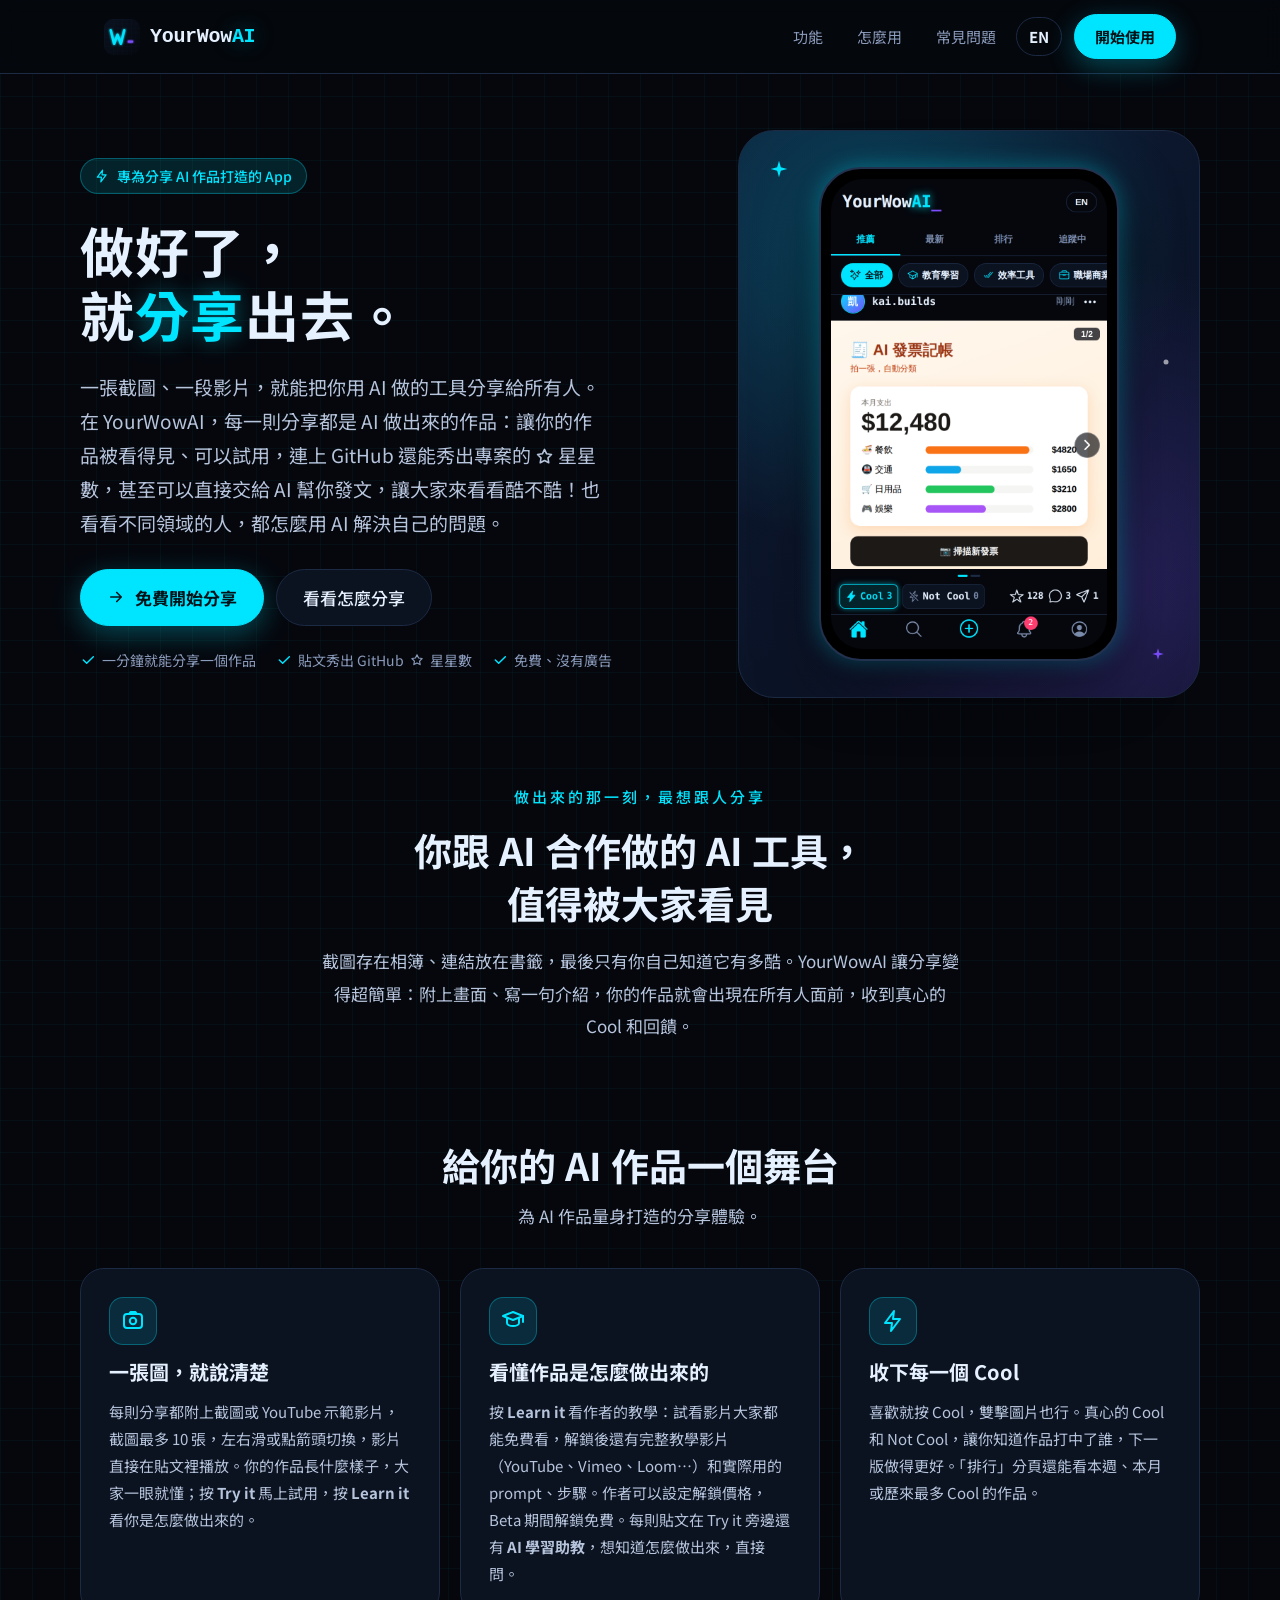
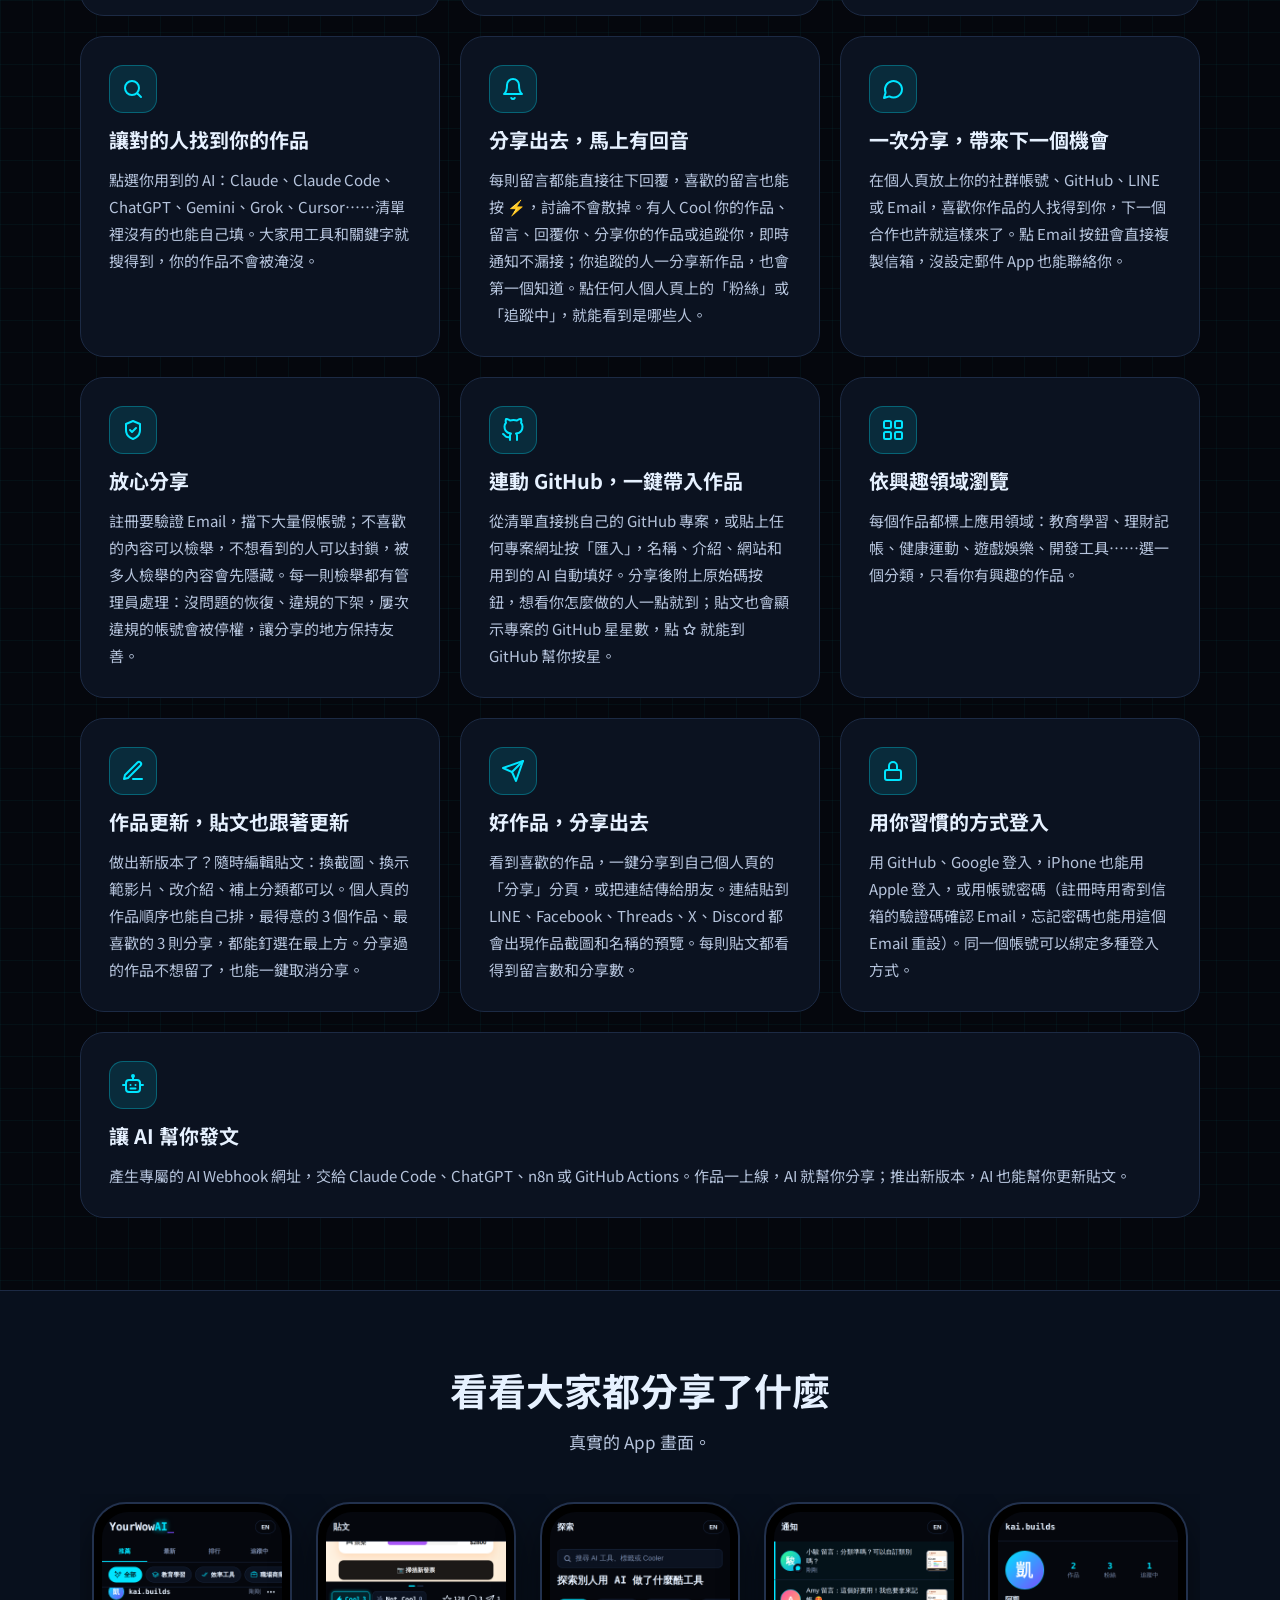
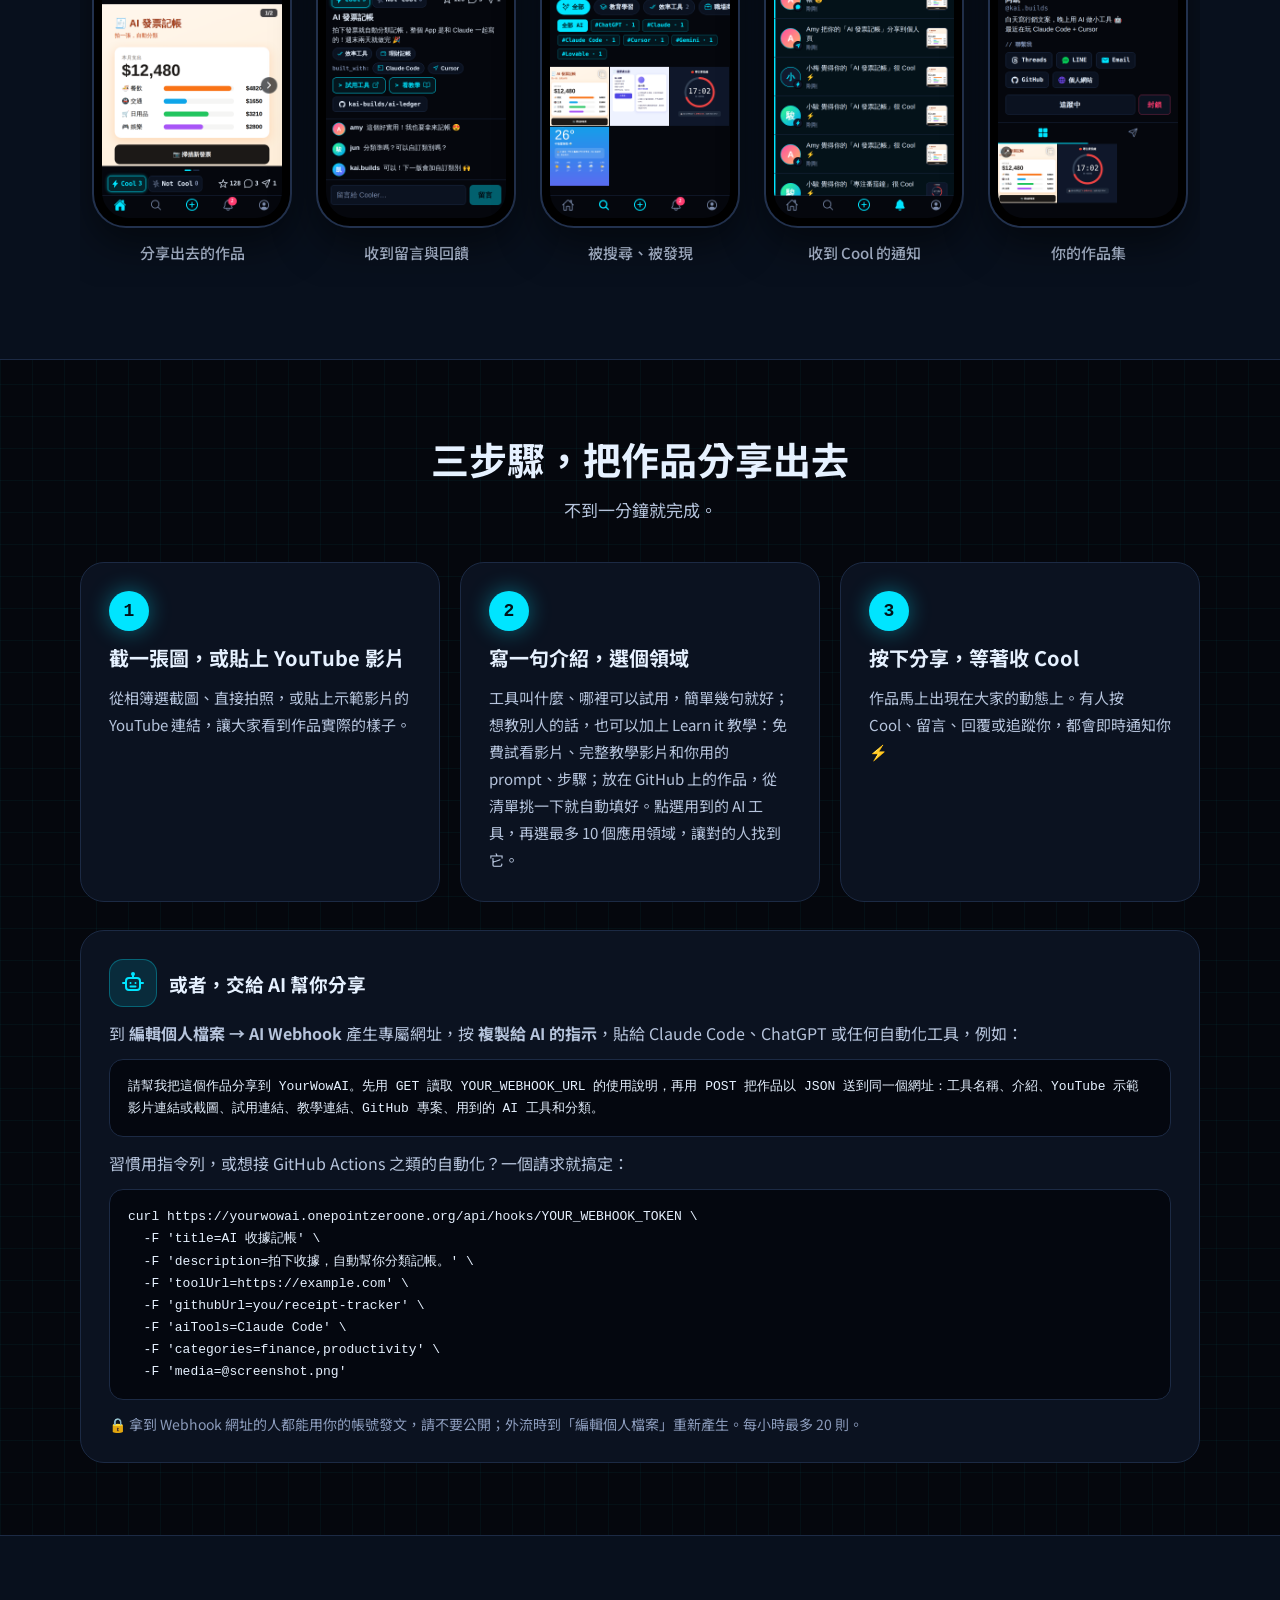
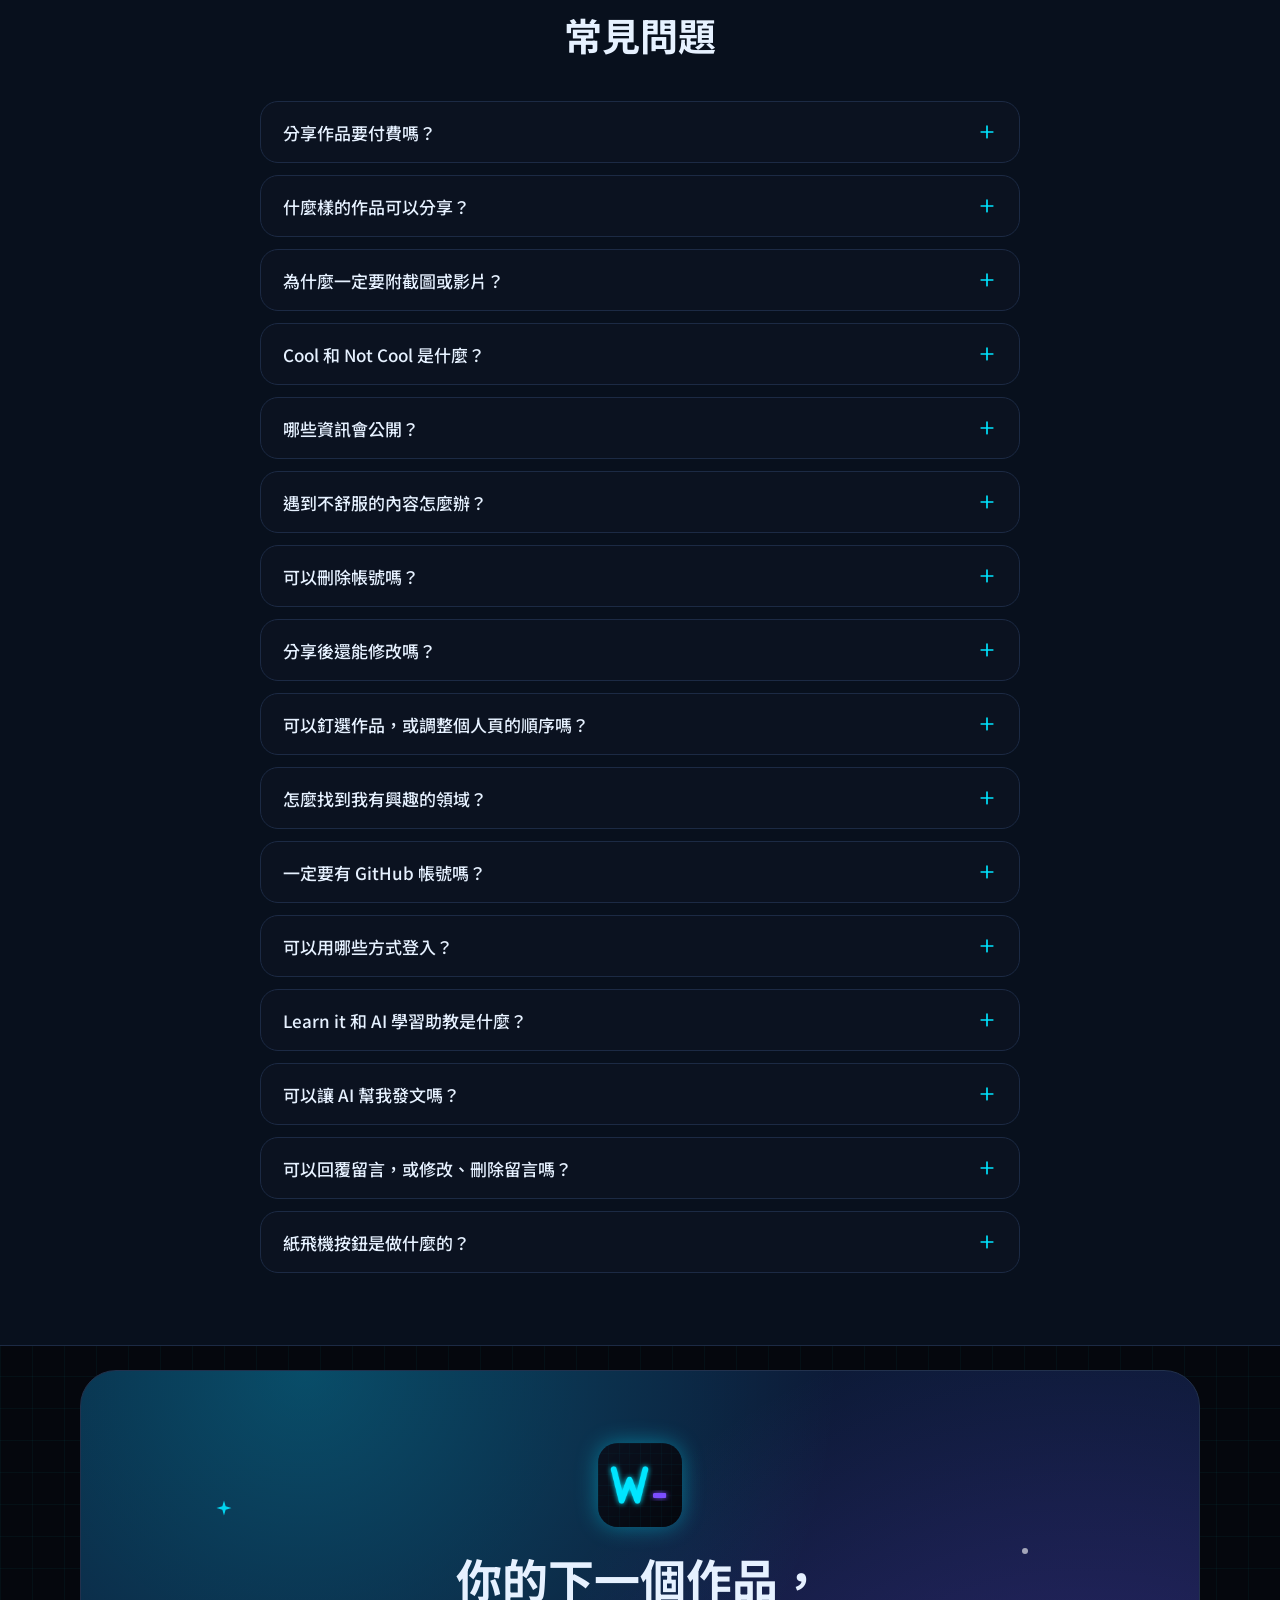
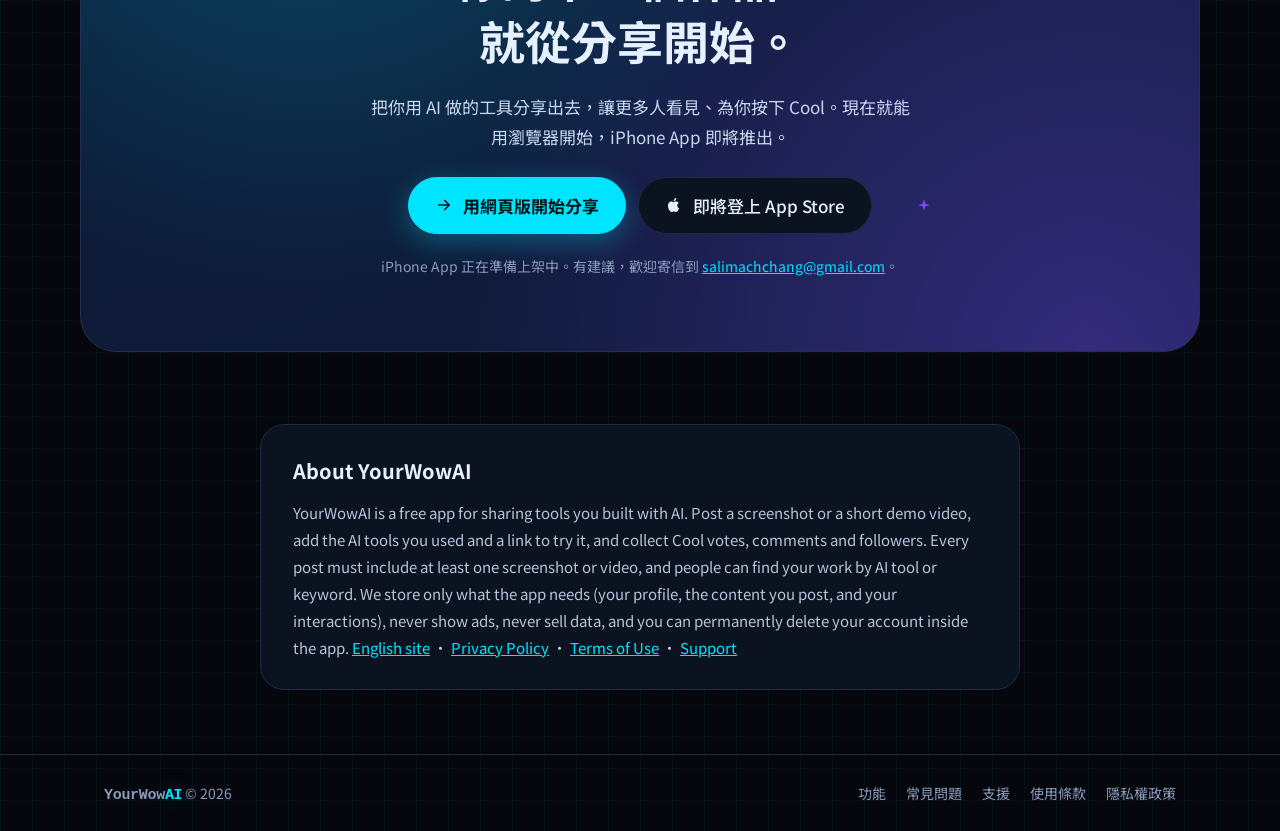
==== zh/index.html @ 0cd740c4 "Site: Learn it tutorials and AI tutor Co-Authored-By: Claude Opus 5.5 <noreply@anthropic.com> Claude" ====
<!doctype html>
<html lang="zh-Hant">
<head>
<meta charset="utf-8">
<meta name="viewport" content="width=device-width, initial-scale=1">
<title>YourWowAI｜做好了，就分享出去</title>
<meta name="description" content="做了一個 AI 工具？附上一張截圖、一段影片，就能分享給所有人，讓更多人看見、為你按下 Cool。YourWowAI：專門分享 AI 作品的 App。">
<meta property="og:title" content="YourWowAI｜做好了，就分享出去">
<meta property="og:description" content="附上一張截圖、一段影片，把你用 AI 做的工具分享出去，讓更多人看見、為你按下 Cool。">
<meta property="og:type" content="website">
<meta property="og:image" content="../assets/apple-touch-icon.png">
<meta name="theme-color" content="#05070d">
<link rel="canonical" href="https://101academyforyou.github.io/YourWowAI/zh/">
<link rel="alternate" hreflang="en" href="https://101academyforyou.github.io/YourWowAI/">
<link rel="alternate" hreflang="zh-Hant" href="https://101academyforyou.github.io/YourWowAI/zh/">
<link rel="icon" href="../assets/icon.svg" type="image/svg+xml">
<link rel="apple-touch-icon" href="../assets/apple-touch-icon.png">
<link rel="preconnect" href="https://fonts.googleapis.com">
<link rel="preconnect" href="https://fonts.gstatic.com" crossorigin>
<link rel="stylesheet" href="https://fonts.googleapis.com/css2?family=Noto+Sans+TC:wght@400;500;700&amp;display=swap">
<link rel="stylesheet" href="../style.css?v=20261027">
</head>
<body>
<div class="page">

<!-- 導覽列 -->
<header class="site-header">
  <nav class="site-nav" aria-label="主選單">
    <a class="brand" href="#top"><img src="../assets/icon.svg" alt="" width="36" height="36"><span class="brand-name">YourWow<b>AI</b></span></a>
    <div class="nav-actions">
      <a class="nav-link" href="#features">功能</a>
      <a class="nav-link" href="#how">怎麼用</a>
      <a class="nav-link" href="#faq">常見問題</a>
      <a class="nav-link lang-link" href="../" hreflang="en" lang="en">EN</a>
      <a class="btn btn-primary btn-sm" href="https://yourwowai.onepointzeroone.org/?lang=zh">開始使用</a>
    </div>
  </nav>
</header>

<!-- 主視覺 -->
<section id="top" class="hero">
  <div class="container">
    <div class="hero-copy">
      <div class="pill">
        <svg width="14" height="14" viewBox="0 0 24 24" fill="none" stroke="currentColor" stroke-width="2" stroke-linecap="round" stroke-linejoin="round" aria-hidden="true"><path d="M13 2 4 14h7l-1 8 9-12h-7z"></path></svg>
        專為分享 AI 作品打造的 App
      </div>
      <h1>做好了，<br>就<em>分享</em>出去。</h1>
      <p class="hero-lead">一張截圖、一段影片，就能把你用 AI 做的工具分享給所有人。在 YourWowAI，每一則分享都是 AI 做出來的作品：讓你的作品被看得見、可以試用，連上 GitHub 還能秀出專案的 <svg class="inline-star" width="1em" height="1em" style="width:1em;height:1em;vertical-align:-0.14em;flex:none" viewBox="0 0 24 24" fill="none" stroke="currentColor" stroke-width="2" stroke-linejoin="round" aria-hidden="true"><path d="M12 3l2.7 5.6 6.1.9-4.4 4.3 1 6.1L12 17l-5.4 2.9 1-6.1-4.4-4.3 6.1-.9z"></path></svg> 星星數，甚至可以直接交給 AI 幫你發文，讓大家來看看酷不酷！也看看不同領域的人，都怎麼用 AI 解決自己的問題。</p>
      <div class="cta-row">
        <a class="btn btn-primary" href="https://yourwowai.onepointzeroone.org/?lang=zh">
          <svg width="18" height="18" viewBox="0 0 24 24" fill="none" stroke="currentColor" stroke-width="2.2" stroke-linecap="round" stroke-linejoin="round" aria-hidden="true"><path d="M5 12h14M13 6l6 6-6 6"></path></svg>
          免費開始分享
        </a>
        <a class="btn" href="#how">看看怎麼分享</a>
      </div>
      <div class="checks">
        <span><svg width="16" height="16" viewBox="0 0 24 24" fill="none" stroke="#00e5ff" stroke-width="2.2" stroke-linecap="round" stroke-linejoin="round" aria-hidden="true"><path d="M5 12l5 5L20 7"></path></svg>一分鐘就能分享一個作品</span>
        <span><svg width="16" height="16" viewBox="0 0 24 24" fill="none" stroke="#00e5ff" stroke-width="2.2" stroke-linecap="round" stroke-linejoin="round" aria-hidden="true"><path d="M5 12l5 5L20 7"></path></svg><span>貼文秀出 GitHub <svg class="inline-star" width="1em" height="1em" style="width:1em;height:1em;vertical-align:-0.14em;flex:none" viewBox="0 0 24 24" fill="none" stroke="currentColor" stroke-width="2" stroke-linejoin="round" aria-hidden="true"><path d="M12 3l2.7 5.6 6.1.9-4.4 4.3 1 6.1L12 17l-5.4 2.9 1-6.1-4.4-4.3 6.1-.9z"></path></svg> 星星數</span></span>
        <span><svg width="16" height="16" viewBox="0 0 24 24" fill="none" stroke="#00e5ff" stroke-width="2.2" stroke-linecap="round" stroke-linejoin="round" aria-hidden="true"><path d="M5 12l5 5L20 7"></path></svg>免費、沒有廣告</span>
      </div>
      <p class="live-stats is-loading" data-live-stats><span class="live-dot" aria-hidden="true"></span><span>已有 <b data-stat="users">0</b> 位 <b>AI 創作者</b> 加入 · 分享了 <b data-stat="posts">0</b> 個 <b>作品</b></span></p>
    </div>

    <div class="hero-visual">
      <svg class="sparkle" width="20" height="20" viewBox="0 0 24 24" aria-hidden="true" style="top: 28px; left: 30px;"><path d="M12 2l2.2 7.8L22 12l-7.8 2.2L12 22l-2.2-7.8L2 12l7.8-2.2z" fill="#00e5ff"></path></svg>
      <svg class="sparkle" width="14" height="14" viewBox="0 0 24 24" aria-hidden="true" style="bottom: 36px; right: 34px;"><path d="M12 2l2.2 7.8L22 12l-7.8 2.2L12 22l-2.2-7.8L2 12l7.8-2.2z" fill="#7c4dff"></path></svg>
      <svg class="sparkle" width="10" height="10" viewBox="0 0 24 24" aria-hidden="true" style="top: 40%; right: 28px;"><circle cx="12" cy="12" r="6" fill="#ffffff" opacity="0.6"></circle></svg>
      <div class="phone">
        <img src="../assets/screens/feed.png?v=20261029" width="780" height="1328" alt="YourWowAI 動態牆：阿凱分享的「AI 發票記帳」，下方有 Cool 和 Not Cool 按鈕">
      </div>
    </div>
  </div>
</section>

<!-- 共鳴 -->
<section class="empathy">
  <div class="container">
    <p class="eyebrow">做出來的那一刻，最想跟人分享</p>
    <h2>你跟 AI 合作做的 AI 工具，<br>值得被大家看見</h2>
    <p class="body">截圖存在相簿、連結放在書籤，最後只有你自己知道它有多酷。YourWowAI 讓分享變得超簡單：附上畫面、寫一句介紹，你的作品就會出現在所有人面前，收到真心的 Cool 和回饋。</p>
  </div>
</section>

<!-- 功能 -->
<section id="features" class="section">
  <div class="container">
    <div class="section-head">
      <h2>給你的 AI 作品一個舞台</h2>
      <p>為 AI 作品量身打造的分享體驗。</p>
    </div>
    <div class="grid">
      <div class="card">
        <div class="icon-box"><svg width="24" height="24" viewBox="0 0 24 24" fill="none" stroke="#00e5ff" stroke-width="2" stroke-linecap="round" stroke-linejoin="round" aria-hidden="true"><rect x="3" y="5" width="18" height="14" rx="3"></rect><circle cx="12" cy="12" r="3.2"></circle><path d="M8 5l1.5-2h5L16 5"></path></svg></div>
        <h3>一張圖，就說清楚</h3>
        <p>每則分享都附上截圖或 YouTube 示範影片，截圖最多 10 張，左右滑或點箭頭切換，影片直接在貼文裡播放。你的作品長什麼樣子，大家一眼就懂；按 <strong>Try it</strong> 馬上試用，按 <strong>Learn it</strong> 看你是怎麼做出來的。</p>
      </div>
      <div class="card">
        <div class="icon-box"><svg width="24" height="24" viewBox="0 0 24 24" fill="none" stroke="#00e5ff" stroke-width="2" stroke-linecap="round" stroke-linejoin="round" aria-hidden="true"><path d="M2 7l10-4 10 4-10 4z"></path><path d="M6 9v5c0 1.7 2.7 3 6 3s6-1.3 6-3V9"></path><path d="M22 7v6"></path></svg></div>
        <h3>看懂作品是怎麼做出來的</h3>
        <p>按 <strong>Learn it</strong> 看作者的教學：試看影片大家都能免費看，解鎖後還有完整教學影片（YouTube、Vimeo、Loom…）和實際用的 prompt、步驟。作者可以設定解鎖價格，Beta 期間解鎖免費。每則貼文在 Try it 旁邊還有 <strong>AI 學習助教</strong>，想知道怎麼做出來，直接問。</p>
      </div>
      <div class="card">
        <div class="icon-box"><svg width="24" height="24" viewBox="0 0 24 24" fill="none" stroke="#00e5ff" stroke-width="2" stroke-linecap="round" stroke-linejoin="round" aria-hidden="true"><path d="M13 2 4 14h7l-1 8 9-12h-7z"></path></svg></div>
        <h3>收下每一個 Cool</h3>
        <p>喜歡就按 Cool，雙擊圖片也行。真心的 Cool 和 Not Cool，讓你知道作品打中了誰，下一版做得更好。「排行」分頁還能看本週、本月或歷來最多 Cool 的作品。</p>
      </div>
      <div class="card">
        <div class="icon-box"><svg width="24" height="24" viewBox="0 0 24 24" fill="none" stroke="#00e5ff" stroke-width="2" stroke-linecap="round" aria-hidden="true"><circle cx="11" cy="11" r="7"></circle><path d="M20 20l-3.5-3.5"></path></svg></div>
        <h3>讓對的人找到你的作品</h3>
        <p>點選你用到的 AI：Claude、Claude Code、ChatGPT、Gemini、Grok、Cursor……清單裡沒有的也能自己填。大家用工具和關鍵字就搜得到，你的作品不會被淹沒。</p>
      </div>
      <div class="card">
        <div class="icon-box"><svg width="24" height="24" viewBox="0 0 24 24" fill="none" stroke="#00e5ff" stroke-width="2" stroke-linecap="round" stroke-linejoin="round" aria-hidden="true"><path d="M6 8a6 6 0 0 1 12 0c0 7 3 9 3 9H3s3-2 3-9"></path><path d="M10.3 21a1.94 1.94 0 0 0 3.4 0"></path></svg></div>
        <h3>分享出去，馬上有回音</h3>
        <p>每則留言都能直接往下回覆，喜歡的留言也能按 ⚡，討論不會散掉。有人 Cool 你的作品、留言、回覆你、分享你的作品或追蹤你，即時通知不漏接；你追蹤的人一分享新作品，也會第一個知道。點任何人個人頁上的「粉絲」或「追蹤中」，就能看到是哪些人。</p>
      </div>
      <div class="card">
        <div class="icon-box"><svg width="24" height="24" viewBox="0 0 24 24" fill="none" stroke="#00e5ff" stroke-width="2" stroke-linecap="round" stroke-linejoin="round" aria-hidden="true"><path d="M21 12a8.5 8.5 0 0 1-12.6 7.4L3 21l1.6-5.4A8.5 8.5 0 1 1 21 12z"></path></svg></div>
        <h3>一次分享，帶來下一個機會</h3>
        <p>在個人頁放上你的社群帳號、GitHub、LINE 或 Email，喜歡你作品的人找得到你，下一個合作也許就這樣來了。點 Email 按鈕會直接複製信箱，沒設定郵件 App 也能聯絡你。</p>
      </div>
      <div class="card">
        <div class="icon-box"><svg width="24" height="24" viewBox="0 0 24 24" fill="none" stroke="#00e5ff" stroke-width="2" stroke-linecap="round" stroke-linejoin="round" aria-hidden="true"><path d="M12 3l7 3v6c0 4.5-3 7.5-7 9-4-1.5-7-4.5-7-9V6z"></path><path d="M9 12l2 2 4-4"></path></svg></div>
        <h3>放心分享</h3>
        <p>註冊要驗證 Email，擋下大量假帳號；不喜歡的內容可以檢舉，不想看到的人可以封鎖，被多人檢舉的內容會先隱藏。每一則檢舉都有管理員處理：沒問題的恢復、違規的下架，屢次違規的帳號會被停權，讓分享的地方保持友善。</p>
      </div>
      <div class="card">
        <div class="icon-box"><svg width="24" height="24" viewBox="0 0 24 24" fill="none" stroke="#00e5ff" stroke-width="2" stroke-linecap="round" stroke-linejoin="round" aria-hidden="true"><path d="M9 19c-5 1.5-5-2.5-7-3m14 6v-3.87a3.37 3.37 0 0 0-.94-2.61c3.14-.35 6.44-1.54 6.44-7A5.44 5.44 0 0 0 20 4.77 5.07 5.07 0 0 0 19.91 1S18.73.65 16 2.48a13.38 13.38 0 0 0-7 0C6.27.65 5.09 1 5.09 1A5.07 5.07 0 0 0 5 4.77a5.44 5.44 0 0 0-1.5 3.78c0 5.42 3.3 6.61 6.44 7A3.37 3.37 0 0 0 9 18.13V22"></path></svg></div>
        <h3>連動 GitHub，一鍵帶入作品</h3>
        <p>從清單直接挑自己的 GitHub 專案，或貼上任何專案網址按「匯入」，名稱、介紹、網站和用到的 AI 自動填好。分享後附上原始碼按鈕，想看你怎麼做的人一點就到；貼文也會顯示專案的 GitHub 星星數，點 <svg class="inline-star" width="1em" height="1em" style="width:1em;height:1em;vertical-align:-0.14em;flex:none" viewBox="0 0 24 24" fill="none" stroke="currentColor" stroke-width="2" stroke-linejoin="round" aria-hidden="true"><path d="M12 3l2.7 5.6 6.1.9-4.4 4.3 1 6.1L12 17l-5.4 2.9 1-6.1-4.4-4.3 6.1-.9z"></path></svg> 就能到 GitHub 幫你按星。</p>
      </div>
      <div class="card">
        <div class="icon-box"><svg width="24" height="24" viewBox="0 0 24 24" fill="none" stroke="#00e5ff" stroke-width="2" stroke-linecap="round" stroke-linejoin="round" aria-hidden="true"><rect x="3" y="3" width="7" height="7" rx="1.5"></rect><rect x="14" y="3" width="7" height="7" rx="1.5"></rect><rect x="3" y="14" width="7" height="7" rx="1.5"></rect><rect x="14" y="14" width="7" height="7" rx="1.5"></rect></svg></div>
        <h3>依興趣領域瀏覽</h3>
        <p>每個作品都標上應用領域：教育學習、理財記帳、健康運動、遊戲娛樂、開發工具……選一個分類，只看你有興趣的作品。</p>
      </div>
      <div class="card">
        <div class="icon-box"><svg width="24" height="24" viewBox="0 0 24 24" fill="none" stroke="#00e5ff" stroke-width="2" stroke-linecap="round" stroke-linejoin="round" aria-hidden="true"><path d="M12 20h9"></path><path d="M16.5 3.5a2.1 2.1 0 0 1 3 3L7 19l-4 1 1-4z"></path></svg></div>
        <h3>作品更新，貼文也跟著更新</h3>
        <p>做出新版本了？隨時編輯貼文：換截圖、換示範影片、改介紹、補上分類都可以。個人頁的作品順序也能自己排，最得意的 3 個作品、最喜歡的 3 則分享，都能釘選在最上方。分享過的作品不想留了，也能一鍵取消分享。</p>
      </div>
      <div class="card">
        <div class="icon-box"><svg width="24" height="24" viewBox="0 0 24 24" fill="none" stroke="#00e5ff" stroke-width="2" stroke-linecap="round" stroke-linejoin="round" aria-hidden="true"><path d="M22 2 11 13"></path><path d="M22 2 15 22l-4-9-9-4z"></path></svg></div>
        <h3>好作品，分享出去</h3>
        <p>看到喜歡的作品，一鍵分享到自己個人頁的「分享」分頁，或把連結傳給朋友。連結貼到 LINE、Facebook、Threads、X、Discord 都會出現作品截圖和名稱的預覽。每則貼文都看得到留言數和分享數。</p>
      </div>
      <div class="card">
        <div class="icon-box"><svg width="24" height="24" viewBox="0 0 24 24" fill="none" stroke="#00e5ff" stroke-width="2" stroke-linecap="round" stroke-linejoin="round" aria-hidden="true"><rect x="4" y="11" width="16" height="10" rx="2"></rect><path d="M8 11V7a4 4 0 0 1 8 0v4"></path></svg></div>
        <h3>用你習慣的方式登入</h3>
        <p>用 GitHub、Google 登入，iPhone 也能用 Apple 登入，或用帳號密碼（註冊時用寄到信箱的驗證碼確認 Email，忘記密碼也能用這個 Email 重設）。同一個帳號可以綁定多種登入方式。</p>
      </div>
      <div class="card">
        <div class="icon-box"><svg width="24" height="24" viewBox="0 0 24 24" fill="none" stroke="#00e5ff" stroke-width="2" stroke-linecap="round" stroke-linejoin="round" aria-hidden="true"><rect x="5" y="7" width="14" height="12" rx="3"></rect><path d="M12 3v4"></path><circle cx="12" cy="3" r="1"></circle><path d="M9.5 12h.01M14.5 12h.01"></path><path d="M9.5 15.5h5"></path><path d="M2 12h3M19 12h3"></path></svg></div>
        <h3>讓 AI 幫你發文</h3>
        <p>產生專屬的 AI Webhook 網址，交給 Claude Code、ChatGPT、n8n 或 GitHub Actions。作品一上線，AI 就幫你分享；推出新版本，AI 也能幫你更新貼文。</p>
      </div>
    </div>
  </div>
</section>

<!-- 實際畫面 -->
<section class="section-alt" aria-labelledby="screens-title">
  <div class="container">
    <div class="section-head">
      <h2 id="screens-title">看看大家都分享了什麼</h2>
      <p>真實的 App 畫面。</p>
    </div>
    <div class="gallery" tabindex="0" aria-label="App 畫面截圖，可以左右捲動">
      <figure><div class="phone"><img src="../assets/screens/feed.png?v=20261029" width="780" height="1328" loading="lazy" alt="動態牆與 Cool 按鈕"></div><figcaption>分享出去的作品</figcaption></figure>
      <figure><div class="phone"><img src="../assets/screens/post.png?v=20261029" width="780" height="1328" loading="lazy" alt="貼文頁：AI 工具標籤、試用工具與看教學按鈕、GitHub 星星數與留言"></div><figcaption>收到留言與回饋</figcaption></figure>
      <figure><div class="phone"><img src="../assets/screens/explore.png?v=20261029" width="780" height="1328" loading="lazy" alt="探索頁：搜尋框、AI 工具標籤與作品九宮格"></div><figcaption>被搜尋、被發現</figcaption></figure>
      <figure><div class="phone"><img src="../assets/screens/notifications.png?v=20261029" width="780" height="1328" loading="lazy" alt="通知頁：留言、Cool、追蹤通知"></div><figcaption>收到 Cool 的通知</figcaption></figure>
      <figure><div class="phone"><img src="../assets/screens/profile.png?v=20261029" width="780" height="1328" loading="lazy" alt="個人頁：大頭貼、自我介紹與聯繫我按鈕"></div><figcaption>你的作品集</figcaption></figure>
    </div>
  </div>
</section>

<!-- 怎麼用 -->
<section id="how" class="section" style="padding-top: 72px;">
  <div class="container">
    <div class="section-head">
      <h2>三步驟，把作品分享出去</h2>
      <p>不到一分鐘就完成。</p>
    </div>
    <div class="grid">
      <div class="card step">
        <span class="step-num">1</span>
        <h3>截一張圖，或貼上 YouTube 影片</h3>
        <p>從相簿選截圖、直接拍照，或貼上示範影片的 YouTube 連結，讓大家看到作品實際的樣子。</p>
      </div>
      <div class="card step">
        <span class="step-num">2</span>
        <h3>寫一句介紹，選個領域</h3>
        <p>工具叫什麼、哪裡可以試用，簡單幾句就好；想教別人的話，也可以加上 Learn it 教學：免費試看影片、完整教學影片和你用的 prompt、步驟；放在 GitHub 上的作品，從清單挑一下就自動填好。點選用到的 AI 工具，再選最多 10 個應用領域，讓對的人找到它。</p>
      </div>
      <div class="card step">
        <span class="step-num">3</span>
        <h3>按下分享，等著收 Cool</h3>
        <p>作品馬上出現在大家的動態上。有人按 Cool、留言、回覆或追蹤你，都會即時通知你 ⚡</p>
      </div>
    </div>

    <div class="ai-hook">
      <div class="ai-hook-head">
        <span class="icon-box" aria-hidden="true"><svg width="24" height="24" viewBox="0 0 24 24" fill="none" stroke="#00e5ff" stroke-width="2" stroke-linecap="round" stroke-linejoin="round"><rect x="5" y="7" width="14" height="12" rx="3"></rect><path d="M12 3v4"></path><circle cx="12" cy="3" r="1"></circle><path d="M9.5 12h.01M14.5 12h.01"></path><path d="M9.5 15.5h5"></path><path d="M2 12h3M19 12h3"></path></svg></span>
        <h3>或者，交給 AI 幫你分享</h3>
      </div>
      <p>到 <strong>編輯個人檔案 → AI Webhook</strong> 產生專屬網址，按 <strong>複製給 AI 的指示</strong>，貼給 Claude Code、ChatGPT 或任何自動化工具，例如：</p>
      <pre class="code-block"><code>請幫我把這個作品分享到 YourWowAI。先用 GET 讀取 YOUR_WEBHOOK_URL 的使用說明，再用 POST 把作品以 JSON 送到同一個網址：工具名稱、介紹、YouTube 示範影片連結或截圖、試用連結、教學連結、GitHub 專案、用到的 AI 工具和分類。</code></pre>
      <p>習慣用指令列，或想接 GitHub Actions 之類的自動化？一個請求就搞定：</p>
      <pre class="code-block code-scroll"><code>curl https://yourwowai.onepointzeroone.org/api/hooks/YOUR_WEBHOOK_TOKEN \
  -F 'title=AI 收據記帳' \
  -F 'description=拍下收據，自動幫你分類記帳。' \
  -F 'toolUrl=https://example.com' \
  -F 'githubUrl=you/receipt-tracker' \
  -F 'aiTools=Claude Code' \
  -F 'categories=finance,productivity' \
  -F 'media=@screenshot.png'</code></pre>
      <p class="ai-hook-note">🔒 拿到 Webhook 網址的人都能用你的帳號發文，請不要公開；外流時到「編輯個人檔案」重新產生。每小時最多 20 則。</p>
    </div>
  </div>
</section>

<!-- 常見問題 -->
<section id="faq" class="section-alt">
  <div class="container">
    <div class="section-head"><h2>常見問題</h2></div>
    <div class="faq">
      <details>
        <summary>分享作品要付費嗎？<svg class="faq-plus" width="20" height="20" viewBox="0 0 24 24" fill="none" stroke="#00e5ff" stroke-width="2" stroke-linecap="round" aria-hidden="true"><path d="M12 5v14M5 12h14"></path></svg></summary>
        <p>完全免費，也沒有廣告。作者可以替完整的 Learn it 教學設定解鎖價格，不過 Beta 期間解鎖都免費。</p>
      </details>
      <details>
        <summary>什麼樣的作品可以分享？<svg class="faq-plus" width="20" height="20" viewBox="0 0 24 24" fill="none" stroke="#00e5ff" stroke-width="2" stroke-linecap="round" aria-hidden="true"><path d="M12 5v14M5 12h14"></path></svg></summary>
        <p>只要是你用 AI 幫忙做出來的工具都可以：網站、App、瀏覽器擴充功能、自動化流程、小遊戲……附上畫面就能分享。</p>
      </details>
      <details>
        <summary>為什麼一定要附截圖或影片？<svg class="faq-plus" width="20" height="20" viewBox="0 0 24 24" fill="none" stroke="#00e5ff" stroke-width="2" stroke-linecap="round" aria-hidden="true"><path d="M12 5v14M5 12h14"></path></svg></summary>
        <p>YourWowAI 的精神是「讓作品被看見」。有畫面，大家才能一眼看懂你的工具在做什麼。截圖支援 JPG、PNG、GIF、WebP，iPhone 的照片格式也會自動轉好；示範影片請上傳到 YouTube，再貼上連結就好。</p>
      </details>
      <details>
        <summary>Cool 和 Not Cool 是什麼？<svg class="faq-plus" width="20" height="20" viewBox="0 0 24 24" fill="none" stroke="#00e5ff" stroke-width="2" stroke-linecap="round" aria-hidden="true"><path d="M12 5v14M5 12h14"></path></svg></summary>
        <p>取代愛心的兩個按鈕。每個人對每則作品只有一票，可以改票或再按一次取消。大家只看得到總數，看不到是誰按了 Not Cool。</p>
      </details>
      <details>
        <summary>哪些資訊會公開？<svg class="faq-plus" width="20" height="20" viewBox="0 0 24 24" fill="none" stroke="#00e5ff" stroke-width="2" stroke-linecap="round" aria-hidden="true"><path d="M12 5v14M5 12h14"></path></svg></summary>
        <p>帳號名稱、大頭貼、自我介紹、你分享的作品與留言，以及你自己選擇填寫的聯繫方式。你封鎖了誰、檢舉了什麼、按了哪則 Not Cool 都不會公開。詳見<a href="privacy.html">隱私權政策</a>。</p>
      </details>
      <details>
        <summary>遇到不舒服的內容怎麼辦？<svg class="faq-plus" width="20" height="20" viewBox="0 0 24 24" fill="none" stroke="#00e5ff" stroke-width="2" stroke-linecap="round" aria-hidden="true"><path d="M12 5v14M5 12h14"></path></svg></summary>
        <p>點貼文右上角的「⋯」就能檢舉或封鎖。檢舉後那則貼文不會再出現在你面前，我們會在 24 小時內處理。</p>
      </details>
      <details>
        <summary>可以刪除帳號嗎？<svg class="faq-plus" width="20" height="20" viewBox="0 0 24 24" fill="none" stroke="#00e5ff" stroke-width="2" stroke-linecap="round" aria-hidden="true"><path d="M12 5v14M5 12h14"></path></svg></summary>
        <p>可以。在「個人」→「編輯個人檔案」最下方就能永久刪除帳號，你的作品、留言和所有資料都會立即刪除。</p>
      </details>
      <details>
        <summary>分享後還能修改嗎？<svg class="faq-plus" width="20" height="20" viewBox="0 0 24 24" fill="none" stroke="#00e5ff" stroke-width="2" stroke-linecap="round" aria-hidden="true"><path d="M12 5v14M5 12h14"></path></svg></summary>
        <p>可以。在自己的貼文按「⋯」→「編輯貼文」，文字、連結、YouTube 影片、分類和截圖都能改。</p>
      </details>
      <details>
        <summary>可以釘選作品，或調整個人頁的順序嗎？<svg class="faq-plus" width="20" height="20" viewBox="0 0 24 24" fill="none" stroke="#00e5ff" stroke-width="2" stroke-linecap="round" aria-hidden="true"><path d="M12 5v14M5 12h14"></path></svg></summary>
        <p>可以。在個人頁按「<strong>排列</strong>」，用箭頭把作品上下左右移動，點釘選圖示把最多 3 則固定在最上方（「作品」和「分享」分頁都能釘選，各自最多 3 則），點複製圖示就能複製那則貼文的連結（平常每一格右上角也都有）。在「分享」分頁點 ✕ 就能取消分享，原作者的貼文不受影響。「作品」和「分享」兩個分頁各自排順序。也可以在自己的貼文按「⋯」→「釘選到個人頁」。來看你個人頁的人，第一眼就看到你最得意的作品。</p>
      </details>
      <details>
        <summary>怎麼找到我有興趣的領域？<svg class="faq-plus" width="20" height="20" viewBox="0 0 24 24" fill="none" stroke="#00e5ff" stroke-width="2" stroke-linecap="round" aria-hidden="true"><path d="M12 5v14M5 12h14"></path></svg></summary>
        <p>首頁和探索頁上方都有分類列，例如教育學習、理財記帳、遊戲娛樂。點貼文上的分類標籤，也能看到同類作品。</p>
      </details>
      <details>
        <summary>一定要有 GitHub 帳號嗎？<svg class="faq-plus" width="20" height="20" viewBox="0 0 24 24" fill="none" stroke="#00e5ff" stroke-width="2" stroke-linecap="round" aria-hidden="true"><path d="M12 5v14M5 12h14"></path></svg></summary>
        <p>不用，GitHub 是選填的。作品放在公開的 GitHub 專案裡的話，可以省下打字，貼文也會附上原始碼連結。用 GitHub 登入（或在「編輯個人檔案」綁定）後，分享時會直接列出你的公開專案讓你挑。</p>
      </details>
      <details>
        <summary>可以用哪些方式登入？<svg class="faq-plus" width="20" height="20" viewBox="0 0 24 24" fill="none" stroke="#00e5ff" stroke-width="2" stroke-linecap="round" aria-hidden="true"><path d="M12 5v14M5 12h14"></path></svg></summary>
        <p>網站和 App 都能用 GitHub、Google 登入，iPhone 還可以用 Apple 登入，也可以註冊帳號密碼。已經有帳號的人，可以到「編輯個人檔案 → 登入方式」綁定 GitHub 或 Google。</p>
      </details>
      <details>
        <summary>Learn it 和 AI 學習助教是什麼？<svg class="faq-plus" width="20" height="20" viewBox="0 0 24 24" fill="none" stroke="#00e5ff" stroke-width="2" stroke-linecap="round" aria-hidden="true"><path d="M12 5v14M5 12h14"></path></svg></summary>
        <p><strong>Learn it</strong> 讓大家看懂作品是怎麼做出來的。分享時可以加上免費試看影片、完整教學影片（任何連結都可以：YouTube、Vimeo、Loom、Google Drive…）和你用的 prompt、步驟，也能設定解鎖完整教學的價格。Beta 期間解鎖免費，你看得到有多少人解鎖。每則貼文都有 <strong>AI 學習助教</strong> 按鈕，可以直接問這個作品怎麼做；功能即將推出，現在會先把問題存下來，讓作者知道大家想學什麼。</p>
      </details>
      <details>
        <summary>可以讓 AI 幫我發文嗎？<svg class="faq-plus" width="20" height="20" viewBox="0 0 24 24" fill="none" stroke="#00e5ff" stroke-width="2" stroke-linecap="round" aria-hidden="true"><path d="M12 5v14M5 12h14"></path></svg></summary>
        <p>可以。到「編輯個人檔案 → AI Webhook」產生專屬網址，按「複製給 AI 的指示」，貼給 Claude Code、ChatGPT 或任何自動化工具，它會讀取網址上的說明，幫你分享或更新貼文。拿到網址的人都能用你的帳號發文，請不要公開；你可以隨時重新產生或關閉，每個帳號每小時最多發 20 則。</p>
      </details>
      <details>
        <summary>可以回覆留言，或修改、刪除留言嗎？<svg class="faq-plus" width="20" height="20" viewBox="0 0 24 24" fill="none" stroke="#00e5ff" stroke-width="2" stroke-linecap="round" aria-hidden="true"><path d="M12 5v14M5 12h14"></path></svg></summary>
        <p>可以。點留言下方的「回覆」就能在同一串裡回覆，按 ⚡ 可以給那則留言一個 Cool。點自己留言旁的「⋯」就能編輯或刪除，改過的留言會標示「已編輯」。別人在你貼文下的留言，你也可以刪除。</p>
      </details>
      <details>
        <summary>紙飛機按鈕是做什麼的？<svg class="faq-plus" width="20" height="20" viewBox="0 0 24 24" fill="none" stroke="#00e5ff" stroke-width="2" stroke-linecap="round" aria-hidden="true"><path d="M12 5v14M5 12h14"></path></svg></summary>
        <p>選「分享到我的 YourWowAI」，作品會出現在你個人頁的「分享」分頁，原作者也會收到通知；選「分享連結」則可以傳到其他地方。</p>
      </details>
    </div>
  </div>
</section>

<!-- 下載 -->
<section id="install" class="install">
  <div class="install-box">
    <svg class="sparkle" width="18" height="18" viewBox="0 0 24 24" aria-hidden="true" style="top: 22%; left: 12%;"><path d="M12 2l2.2 7.8L22 12l-7.8 2.2L12 22l-2.2-7.8L2 12l7.8-2.2z" fill="#00e5ff" opacity="0.9"></path></svg>
    <svg class="sparkle" width="12" height="12" viewBox="0 0 24 24" aria-hidden="true" style="top: 30%; right: 15%;"><circle cx="12" cy="12" r="6" fill="#ffffff" opacity="0.6"></circle></svg>
    <svg class="sparkle" width="14" height="14" viewBox="0 0 24 24" aria-hidden="true" style="bottom: 24%; right: 24%;"><path d="M12 2l2.2 7.8L22 12l-7.8 2.2L12 22l-2.2-7.8L2 12l7.8-2.2z" fill="#7c4dff"></path></svg>
    <img class="app-icon" src="../assets/apple-touch-icon.png" alt="YourWowAI App 圖示" width="84" height="84">
    <h2>你的下一個作品，<br>就從分享開始。</h2>
    <p>把你用 AI 做的工具分享出去，讓更多人看見、為你按下 Cool。現在就能用瀏覽器開始，iPhone App 即將推出。</p>
    <p class="live-stats live-stats-center is-loading" data-live-stats><span class="live-dot" aria-hidden="true"></span><span>已有 <b data-stat="users">0</b> 位 <b>AI 創作者</b> 加入 · 分享了 <b data-stat="posts">0</b> 個 <b>作品</b></span></p>
    <div class="cta-row cta-center">
      <a class="btn btn-primary" href="https://yourwowai.onepointzeroone.org/?lang=zh">
        <svg width="18" height="18" viewBox="0 0 24 24" fill="none" stroke="currentColor" stroke-width="2.2" stroke-linecap="round" stroke-linejoin="round" aria-hidden="true"><path d="M5 12h14M13 6l6 6-6 6"></path></svg>
        用網頁版開始分享
      </a>
    <!-- App Store 上架後，把下面這個按鈕的 href 換成 App Store 連結，並拿掉 aria-disabled -->
    <a class="btn" href="#install" aria-disabled="true">
      <svg width="18" height="18" viewBox="0 0 24 24" fill="currentColor" aria-hidden="true"><path d="M16.4 12.6c0-2.3 1.9-3.4 2-3.5-1.1-1.6-2.8-1.8-3.4-1.8-1.4-.1-2.8.9-3.5.9s-1.8-.9-3-.8c-1.5 0-3 .9-3.8 2.3-1.6 2.8-.4 7 1.2 9.3.8 1.1 1.7 2.4 2.9 2.3 1.2 0 1.6-.7 3-.7s1.8.7 3 .7c1.3 0 2.1-1.1 2.8-2.3.9-1.3 1.3-2.6 1.3-2.7 0 0-2.5-1-2.5-3.7zM14.1 5.8c.6-.8 1.1-1.9 1-3-.9 0-2.1.6-2.7 1.4-.6.7-1.1 1.8-1 2.9 1 .1 2.1-.5 2.7-1.3z"></path></svg>
      即將登上 App Store
    </a>
    </div>
    <p class="install-note">iPhone App 正在準備上架中。有建議，歡迎寄信到 <a href="mailto:salimachchang@gmail.com">salimachchang@gmail.com</a>。</p>
  </div>
</section>

<section id="about" class="about" lang="en">
  <div class="about-box">
    <h2>About YourWowAI</h2>
    <p>YourWowAI is a free app for sharing tools you built with AI. Post a screenshot or a short demo video, add the AI tools you used and a link to try it, and collect Cool votes, comments and followers. Every post must include at least one screenshot or video, and people can find your work by AI tool or keyword. We store only what the app needs (your profile, the content you post, and your interactions), never show ads, never sell data, and you can permanently delete your account inside the app. <a href="../">English site</a> · <a href="privacy.html">Privacy Policy</a> · <a href="terms.html">Terms of Use</a> · <a href="support.html">Support</a></p>
  </div>
</section>

<!-- 頁尾 -->
<footer class="site-footer">
  <div class="inner">
    <span><span class="brand-name" style="font-size: 15px;">YourWow<b>AI</b></span> © 2026</span>
    <div class="links">
      <a href="#features">功能</a>
      <a href="#faq">常見問題</a>
      <a href="support.html">支援</a>
      <a href="terms.html">使用條款</a>
      <a href="privacy.html">隱私權政策</a>
    </div>
  </div>
</footer>

</div>
<script src="../assets/live-stats.js" defer></script>
</body>
</html>
---- style.css ----
/* YourWowAI 介紹網站：版面參考 WatchLaterHub，配色沿用 App 的科技風 */
:root {
  --bg: #05070d;
  --bg-2: #08101d;
  --surface: #0b1220;
  --surface-2: #111a2e;
  --border: #1c2a44;
  --text: #e6f1ff;
  --body: #b6c4dc;
  --muted: #8b9bbb;
  --accent: #00e5ff;
  --accent-ink: #00141a;
  --accent-soft: color-mix(in srgb, var(--accent) 12%, transparent);
  --accent-2: #7c4dff;
  --notcool: #ff3d71;
  --mono: ui-monospace, SFMono-Regular, Menlo, Consolas, monospace;
  --sans: "Noto Sans TC", -apple-system, BlinkMacSystemFont, "PingFang TC", "Microsoft JhengHei", sans-serif;
  --glow: 0 0 22px color-mix(in srgb, var(--accent) 40%, transparent);
  color-scheme: dark;
}

* { box-sizing: border-box; }
html { scroll-behavior: smooth; }
body {
  margin: 0;
  color: var(--text);
  font-family: var(--sans);
  background:
    linear-gradient(color-mix(in srgb, var(--accent) 4%, transparent) 1px, transparent 1px) 0 0 / 32px 32px,
    linear-gradient(90deg, color-mix(in srgb, var(--accent) 4%, transparent) 1px, transparent 1px) 0 0 / 32px 32px,
    var(--bg);
  -webkit-font-smoothing: antialiased;
}
a { color: var(--accent); }
a:hover { color: #7df2ff; }
img { max-width: 100%; display: block; }
.page { min-height: 100vh; display: flex; flex-direction: column; }
.container { max-width: 1120px; margin: 0 auto; }

/* ---- 導覽列 ---- */
.site-header {
  position: sticky; top: 0; z-index: 5;
  background: color-mix(in srgb, var(--bg) 86%, transparent);
  backdrop-filter: blur(10px);
  border-bottom: 1px solid var(--border);
}
.site-nav { max-width: 1120px; margin: 0 auto; padding: 14px 24px; display: flex; align-items: center; justify-content: space-between; gap: 16px; }
.brand { display: flex; align-items: center; gap: 10px; text-decoration: none; color: var(--text); }
.brand img { width: 36px; height: 36px; border-radius: 9px; }
.brand-name { font: 800 20px var(--mono); letter-spacing: -0.3px; white-space: nowrap; }
.brand-name b { color: var(--accent); text-shadow: var(--glow); font-weight: 800; }
.nav-actions { display: flex; align-items: center; gap: 6px; }
.nav-link { padding: 10px 14px; border-radius: 999px; text-decoration: none; color: var(--muted); font-size: 15px; }
.nav-link:hover { color: var(--text); background: var(--surface); }
.lang-link { color: var(--text); font-weight: 700; border: 1px solid var(--border); padding: 8px 12px; }

/* ---- 按鈕 ---- */
.btn {
  display: inline-flex; align-items: center; gap: 10px;
  padding: 15px 26px; border-radius: 999px;
  font-size: 17px; font-weight: 500; text-decoration: none; white-space: nowrap;
  border: 1px solid var(--border); background: var(--surface); color: var(--text);
}
.btn:hover { color: var(--text); border-color: var(--accent); }
.btn-primary { background: var(--accent); border-color: var(--accent); color: var(--accent-ink); font-weight: 700; box-shadow: 0 8px 28px color-mix(in srgb, var(--accent) 30%, transparent); }
.btn-primary:hover { color: var(--accent-ink); background: #5ff0ff; }
.btn-sm { padding: 11px 20px; font-size: 15px; margin-left: 6px; }
.btn[aria-disabled="true"] { cursor: default; }
.btn svg { flex: none; }

/* ---- 主視覺 ---- */
.hero { padding: 56px 24px 40px; }
.hero .container { display: flex; flex-wrap: wrap; align-items: center; gap: 56px; }
.hero-copy { flex: 1 1 500px; display: flex; flex-direction: column; gap: 24px; }
.pill {
  align-self: flex-start; display: flex; align-items: center; gap: 8px;
  padding: 7px 14px; border-radius: 999px; background: var(--accent-soft);
  color: var(--accent); font-size: 14px; font-weight: 500; border: 1px solid color-mix(in srgb, var(--accent) 30%, transparent);
}
.hero h1 { margin: 0; font-size: clamp(36px, 5vw, 54px); line-height: 1.18; font-weight: 700; letter-spacing: 1px; }
.hero h1 em { font-style: normal; color: var(--accent); text-shadow: var(--glow); }
.hero-lead { margin: 0; max-width: 520px; font-size: 19px; line-height: 1.8; color: var(--body); }
.cta-row { display: flex; flex-wrap: wrap; gap: 12px; margin-top: 4px; }
.checks { display: flex; flex-wrap: wrap; gap: 20px; color: var(--muted); font-size: 14px; }
.checks span { display: flex; align-items: center; gap: 6px; }
[hidden] { display: none !important; }
.live-stats { width: fit-content; max-width: 100%; display: inline-flex; align-items: center; gap: 14px; margin: 28px 0 0; padding: 14px 28px; border-radius: 999px; background: var(--surface); border: 1px solid var(--border); color: var(--muted); font-size: 21px; line-height: 1.4; }
.live-stats b { color: var(--text); font-weight: 800; }
/* 先佔好位置再淡入，載入數字時下面的內容不會跳動 */
.live-stats { transition: opacity .35s ease; }
.live-stats.is-loading { opacity: 0; }
.live-dot { flex: none; width: 13px; height: 13px; border-radius: 50%; background: #39ff88; box-shadow: 0 0 12px #39ff88; }
@media (max-width: 520px) {
  .live-stats { font-size: 15px; padding: 10px 16px; gap: 9px; }
  .live-dot { width: 10px; height: 10px; }
}
.live-stats-center { margin: 0 0 22px; }
.cta-center { justify-content: center; }
.install-box .live-stats { color: var(--muted); max-width: none; }

.hero-visual {
  flex: 1 1 360px; position: relative; padding: 36px 28px;
  border-radius: 36px; display: flex; justify-content: center;
  background: radial-gradient(circle at 30% 20%, #00e5ff38, transparent 55%), radial-gradient(circle at 80% 80%, #7c4dff40, transparent 55%), linear-gradient(145deg, #0d1a33, #0a1020);
  border: 1px solid var(--border);
}
.sparkle { position: absolute; }
.phone {
  position: relative; z-index: 1;
  width: min(300px, 74vw); border-radius: 42px; padding: 10px;
  background: #000; border: 2px solid #22314d;
  box-shadow: 0 24px 60px #00000080, var(--glow);
}
.phone img { width: 100%; height: auto; border-radius: 32px; }

/* ---- 區塊 ---- */
.section { padding: 48px 24px 72px; }
.section-alt { padding: 72px 24px; background: var(--bg-2); border-top: 1px solid var(--border); border-bottom: 1px solid var(--border); }
.section-head { display: flex; flex-direction: column; gap: 12px; align-items: center; text-align: center; margin-bottom: 40px; }
.section-head h2, .empathy h2 { margin: 0; font-size: clamp(28px, 3.4vw, 38px); line-height: 1.4; font-weight: 700; }
.section-head p { margin: 0; font-size: 17px; color: var(--body); }

.empathy { padding: 48px 24px; }
.empathy .container { max-width: 880px; text-align: center; display: flex; flex-direction: column; gap: 16px; align-items: center; }
.eyebrow { margin: 0; font-size: 15px; font-weight: 500; letter-spacing: 3px; color: var(--accent); }
.empathy p.body { margin: 0; max-width: 640px; font-size: 17px; line-height: 1.9; color: var(--body); }

.grid { display: flex; flex-wrap: wrap; gap: 20px; }
.card {
  flex: 1 1 300px; display: flex; flex-direction: column; gap: 12px;
  padding: 28px; border-radius: 24px; background: var(--surface); border: 1px solid var(--border);
}
.card h3 { margin: 0; font-size: 20px; font-weight: 700; }
.card p { margin: 0; font-size: 15px; line-height: 1.8; color: var(--body); }
.icon-box {
  width: 48px; height: 48px; border-radius: 14px; background: var(--accent-soft);
  border: 1px solid color-mix(in srgb, var(--accent) 30%, transparent);
  display: flex; align-items: center; justify-content: center;
}
.step { flex: 1 1 280px; background: var(--surface); }
.step-num {
  width: 40px; height: 40px; border-radius: 50%; background: var(--accent); color: var(--accent-ink);
  display: flex; align-items: center; justify-content: center; font: 800 18px var(--mono);
  box-shadow: var(--glow);
}

/* 截圖展示：可以左右滑 */
.gallery { display: flex; gap: 24px; overflow-x: auto; scroll-snap-type: x mandatory; padding: 8px 4px 24px; justify-content: safe center; }
.gallery figure { margin: 0; flex: 0 0 auto; scroll-snap-align: center; text-align: center; }
.gallery .phone { width: 200px; border-radius: 34px; padding: 8px; box-shadow: 0 16px 40px #00000080; }
.gallery .phone img { border-radius: 26px; }
.gallery figcaption { margin-top: 14px; font-size: 15px; font-weight: 500; color: var(--body); }

/* ---- 常見問題 ---- */
.faq { max-width: 760px; margin: 0 auto; display: flex; flex-direction: column; gap: 12px; }
.faq details { border-radius: 18px; background: var(--surface); border: 1px solid var(--border); padding: 0 22px; }
.faq summary {
  list-style: none; cursor: pointer;
  display: flex; align-items: center; justify-content: space-between; gap: 16px;
  min-height: 60px; font-size: 17px; font-weight: 500;
}
.faq summary::-webkit-details-marker { display: none; }
.faq details[open] summary { color: var(--accent); }
.faq-plus { flex: none; transition: transform .2s; }
.faq details[open] .faq-plus { transform: rotate(45deg); }
.faq details p { margin: 0 0 20px; font-size: 15px; line-height: 1.8; color: var(--body); }

/* ---- 下載 ---- */
.install { padding: 24px 24px 72px; }
.install-box {
  position: relative; max-width: 1120px; margin: 0 auto; padding: 72px 32px; border-radius: 36px;
  background: radial-gradient(circle at 20% 0%, #00e5ff40, transparent 50%), radial-gradient(circle at 90% 100%, #7c4dff55, transparent 55%), linear-gradient(160deg, #0b1a36, #101a3a);
  border: 1px solid #22314d; text-align: center; overflow: hidden;
  display: flex; flex-direction: column; align-items: center; gap: 20px;
}
.install-box img.app-icon { width: 84px; height: 84px; border-radius: 20px; box-shadow: var(--glow); }
.install-box h2 { margin: 0; font-size: clamp(30px, 4vw, 46px); line-height: 1.35; font-weight: 700; }
.install-box p { margin: 0; max-width: 540px; font-size: 17px; line-height: 1.8; color: #c8d6ee; }
.install-note { font-size: 14px !important; color: var(--muted) !important; }

.about { padding: 0 24px 64px; }
.about-box { max-width: 760px; margin: 0 auto; padding: 28px 32px; border-radius: 24px; background: var(--surface); border: 1px solid var(--border); color: var(--body); font-size: 15px; line-height: 1.8; }
.about-box h2 { margin: 0 0 10px; font-size: 20px; font-weight: 700; color: var(--text); }
.about-box p { margin: 0; }

/* ---- 頁尾 ---- */
.site-footer { margin-top: auto; border-top: 1px solid var(--border); }
.site-footer .inner { max-width: 1120px; margin: 0 auto; padding: 28px 24px; display: flex; flex-wrap: wrap; align-items: center; justify-content: space-between; gap: 16px; font-size: 14px; color: var(--muted); }
.site-footer .links { display: flex; gap: 20px; flex-wrap: wrap; }
.site-footer a { color: var(--muted); text-decoration: none; }
.site-footer a:hover { color: var(--accent); }

/* ---- 文件頁：隱私權政策、使用條款、支援 ---- */
.back { padding: 10px 18px; border-radius: 999px; background: var(--surface); border: 1px solid var(--border); color: var(--text); text-decoration: none; font-size: 15px; font-weight: 500; white-space: nowrap; }
.back:hover { color: var(--text); border-color: var(--accent); }
.doc { max-width: 820px; width: 100%; margin: 0 auto; padding: 48px 16px 64px; }
.doc-card { background: var(--surface); border: 1px solid var(--border); border-radius: 24px; padding: 40px clamp(20px, 5vw, 48px); }
.doc h1 { margin: 0 0 8px; font-size: clamp(30px, 4.4vw, 42px); line-height: 1.3; font-weight: 700; }
.doc .updated { margin: 0 0 28px; color: var(--muted); font-size: 15px; }
.doc .lead { margin: 0; font-size: 17px; line-height: 1.9; color: var(--body); }
.doc h2 { margin: 44px 0 16px; font-size: 22px; line-height: 1.4; font-weight: 700; }
.doc p, .doc li { font-size: 16px; line-height: 1.9; color: var(--body); }
.doc ul { padding-left: 1.3em; margin: 0; }
.doc li { margin: 6px 0; }
.doc strong { color: var(--text); }
.doc code { font-family: var(--mono); font-size: .9em; background: var(--accent-soft); color: var(--accent); padding: 2px 6px; border-radius: 6px; }
.table-wrap { overflow-x: auto; border: 1px solid var(--border); border-radius: 14px; }
.doc table { width: 100%; border-collapse: collapse; font-size: 15px; min-width: 560px; }
.doc th, .doc td { text-align: left; vertical-align: top; padding: 12px 14px; line-height: 1.7; border-bottom: 1px solid var(--border); }
.doc tr:last-child td { border-bottom: none; }
.doc th { background: var(--surface-2); color: var(--text); font-weight: 700; white-space: nowrap; }
.doc td { color: var(--body); }
.summary-box { margin: 24px 0 0; padding: 18px 22px; border-radius: 16px; background: var(--accent-soft); border: 1px solid color-mix(in srgb, var(--accent) 30%, transparent); }
.summary-box p { margin: 0; color: var(--text); }

@media (max-width: 640px) {
  .nav-link { display: none; }
  .nav-link.lang-link { display: inline-block; }
  .site-nav { padding: 12px 16px; }
  .brand-name { font-size: 18px; }
  .btn-sm { padding: 10px 16px; }
  .hero { padding-top: 36px; }
  .gallery { justify-content: flex-start; }
}
@media (prefers-reduced-motion: reduce) {
  html { scroll-behavior: auto; }
  .faq-plus { transition: none; }
}

/* 支援頁的問答 */
.doc details { border-radius: 16px; background: var(--surface-2); border: 1px solid var(--border); padding: 0 20px; margin: 10px 0; }
.doc summary { list-style: none; cursor: pointer; min-height: 56px; display: flex; align-items: center; font-size: 16px; font-weight: 500; color: var(--text); }
.doc summary::-webkit-details-marker { display: none; }
.doc summary::before { content: "+"; flex: none; width: 22px; color: var(--accent); font: 700 18px var(--mono); transition: transform .2s; }
.doc details[open] summary { color: var(--accent); }
.doc details[open] summary::before { transform: rotate(45deg); }
.doc details p { margin: 0 0 16px; }

/* 「交給 AI 幫你分享」：AI Webhook 範例 */
.ai-hook { margin-top: 28px; padding: 28px; border-radius: 24px; background: var(--surface); border: 1px solid var(--border); display: flex; flex-direction: column; gap: 14px; }
.ai-hook-head { display: flex; align-items: center; gap: 12px; }
.ai-hook h3 { margin: 0; }
.ai-hook p { margin: 0; color: var(--body); }
.ai-hook-note { font-size: 14px; color: var(--muted) !important; }
.code-block { margin: 0; padding: 16px 18px; border-radius: 14px; background: #04070f; border: 1px solid var(--border); overflow-x: auto; }
.code-block code { font-family: var(--mono); font-size: 13px; line-height: 1.7; color: var(--text); white-space: pre-wrap; word-break: break-word; }
.code-scroll code { white-space: pre; word-break: normal; }
@media (max-width: 520px) {
  .ai-hook { padding: 20px 16px; }
  .code-block { padding: 14px; }
  .code-block code { font-size: 12px; }
}

/* 文字裡的星星：沒有顏色，跟著文字顏色 */
.inline-star { width: 1em; height: 1em; vertical-align: -0.14em; }
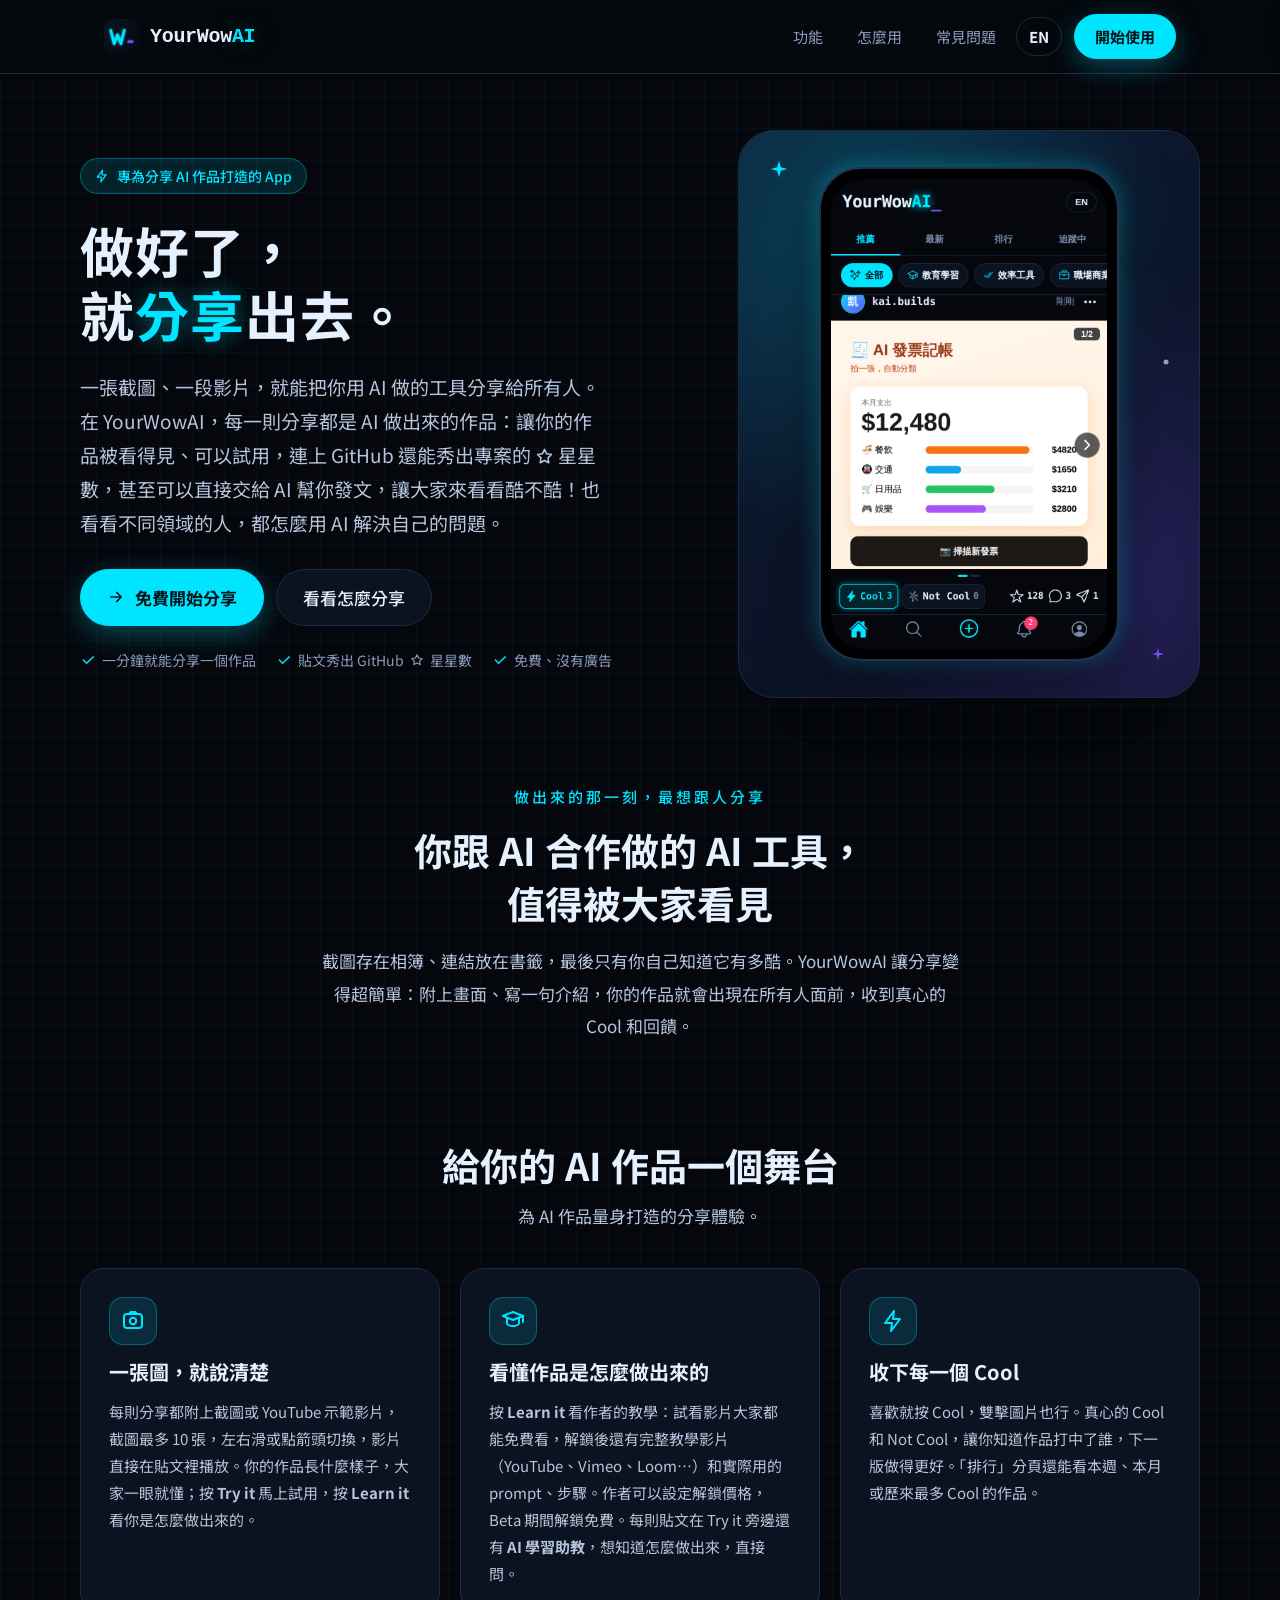
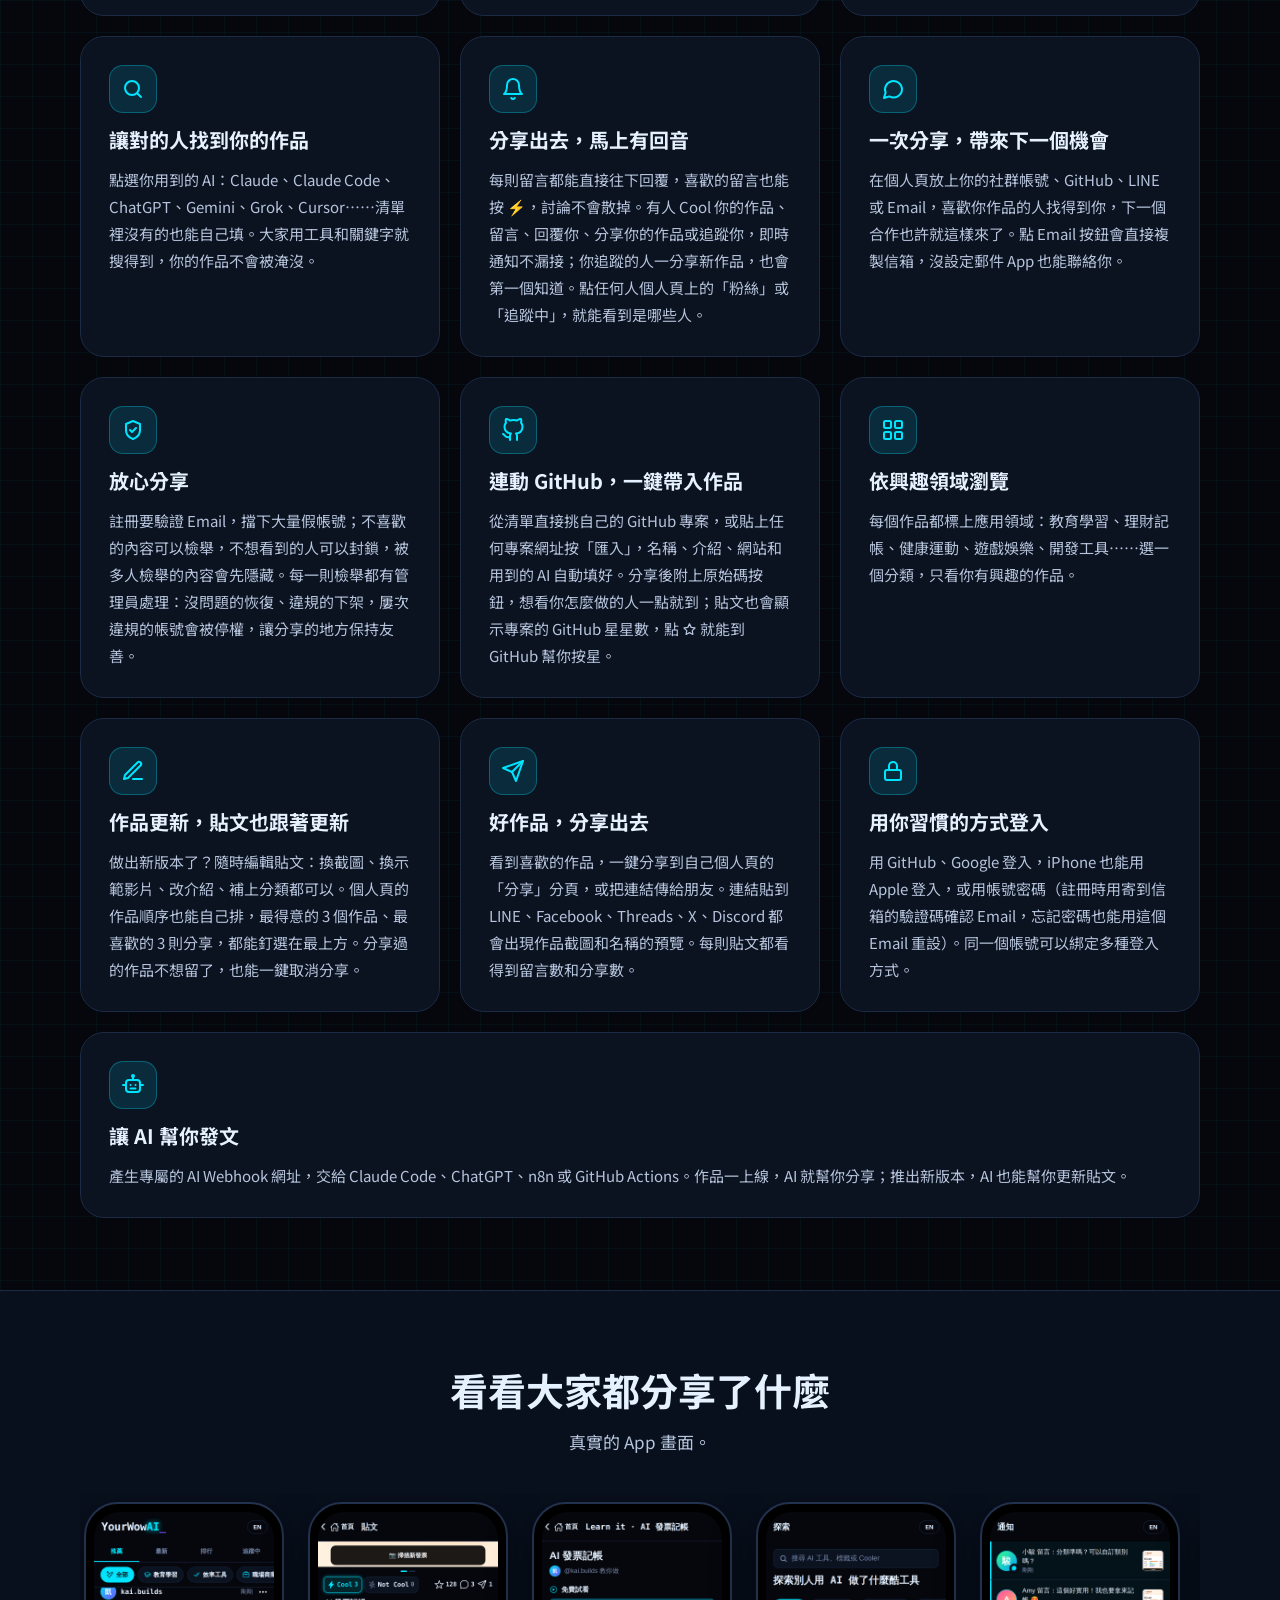
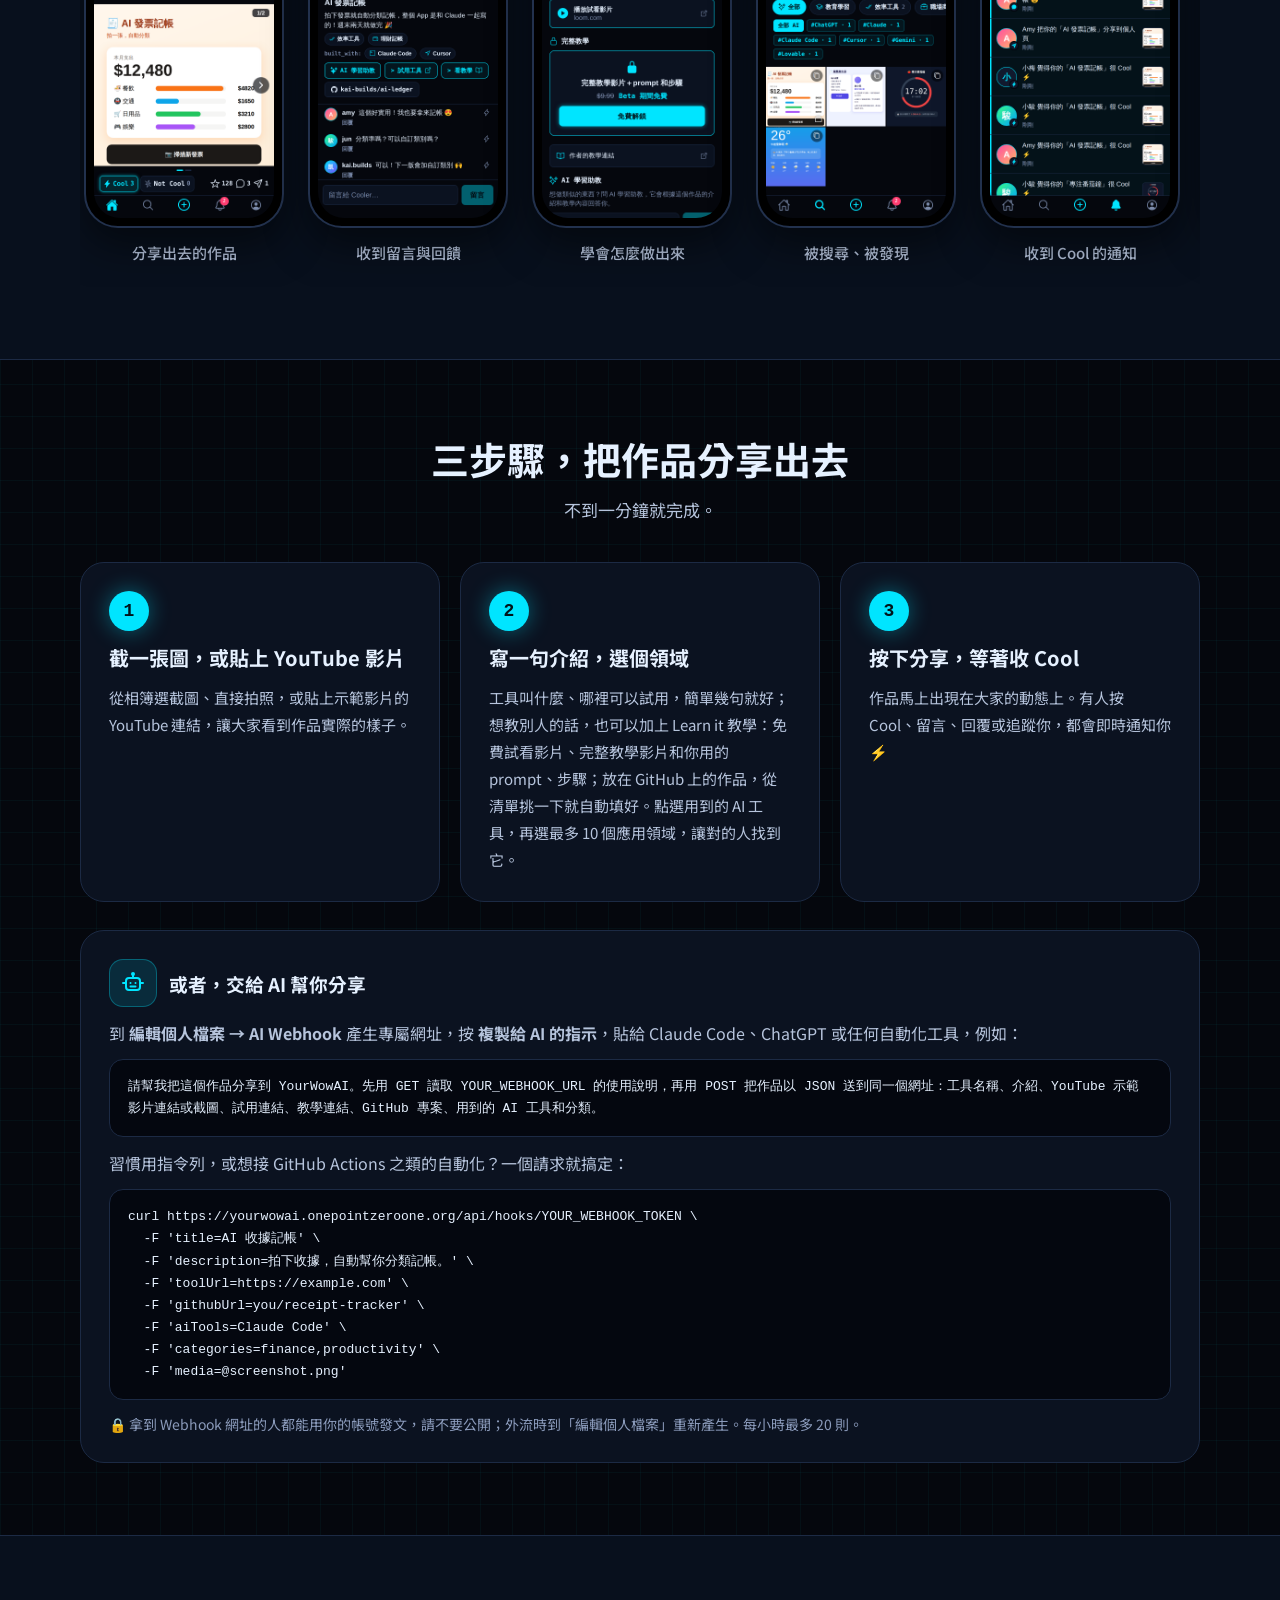
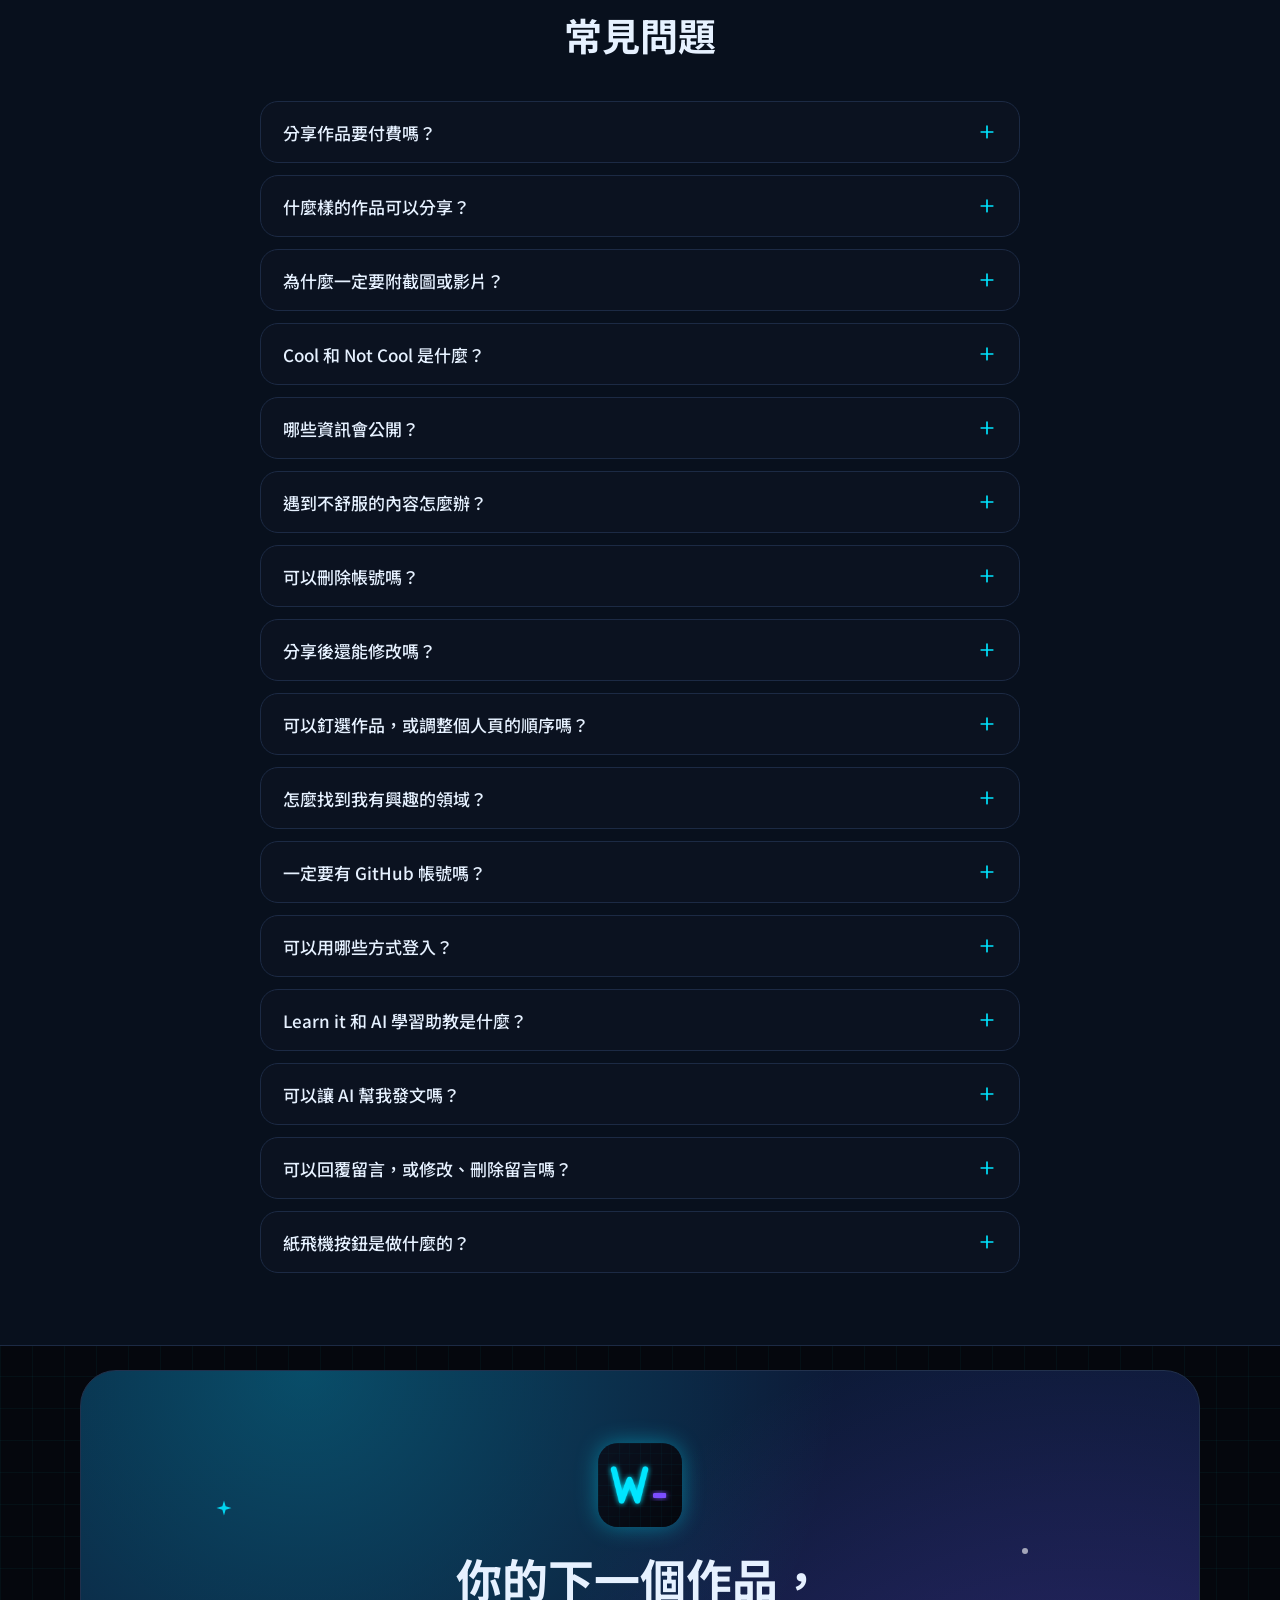
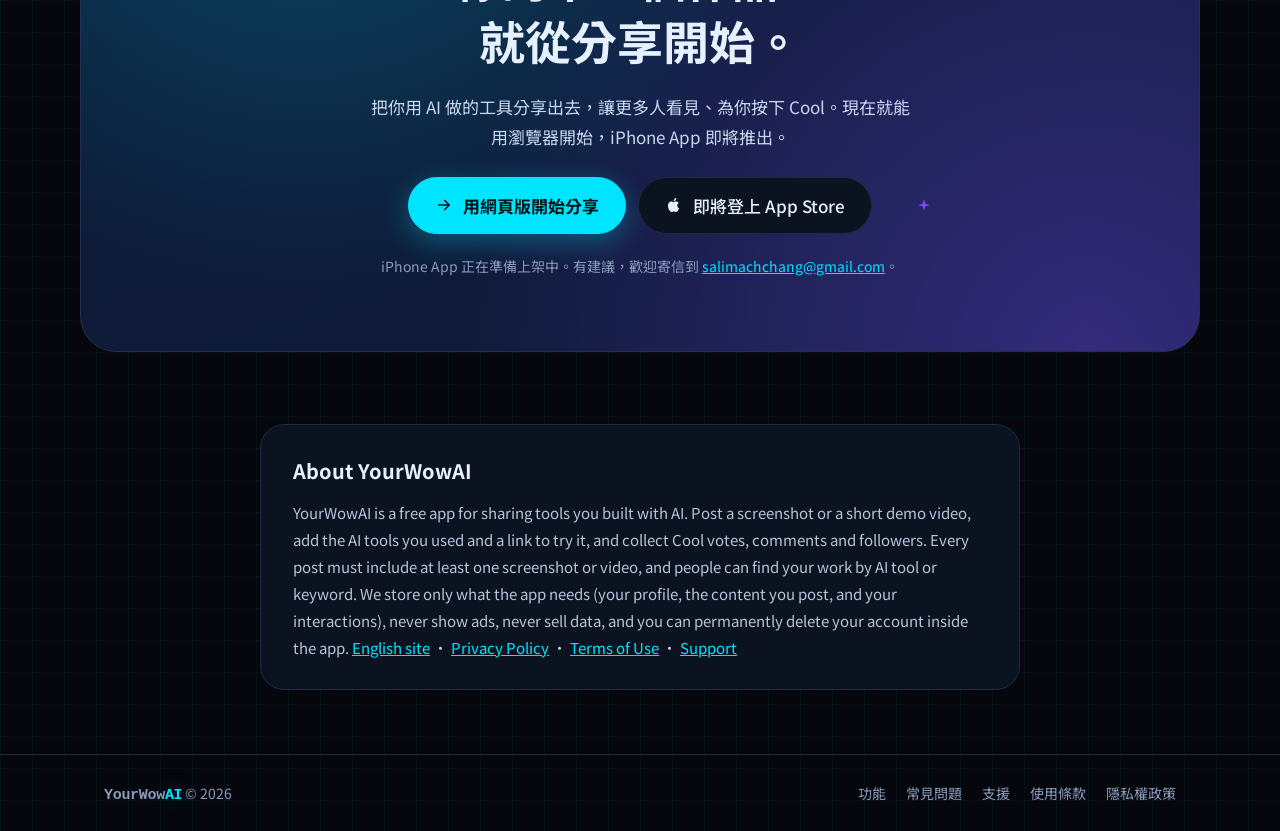
==== commit f6b125cd: "Site: refresh screenshots with AI tutor and add Learn it page Co-Authored-By: Claude Opus 5.5 <norep" ====
--- a/zh/index.html
+++ b/zh/index.html
@@ -67,7 +67,7 @@
       <svg class="sparkle" width="14" height="14" viewBox="0 0 24 24" aria-hidden="true" style="bottom: 36px; right: 34px;"><path d="M12 2l2.2 7.8L22 12l-7.8 2.2L12 22l-2.2-7.8L2 12l7.8-2.2z" fill="#7c4dff"></path></svg>
       <svg class="sparkle" width="10" height="10" viewBox="0 0 24 24" aria-hidden="true" style="top: 40%; right: 28px;"><circle cx="12" cy="12" r="6" fill="#ffffff" opacity="0.6"></circle></svg>
       <div class="phone">
-        <img src="../assets/screens/feed.png?v=20261029" width="780" height="1328" alt="YourWowAI 動態牆：阿凱分享的「AI 發票記帳」，下方有 Cool 和 Not Cool 按鈕">
+        <img src="../assets/screens/feed.png?v=20261030" width="780" height="1328" alt="YourWowAI 動態牆：阿凱分享的「AI 發票記帳」，下方有 Cool 和 Not Cool 按鈕">
       </div>
     </div>
   </div>
@@ -167,11 +167,12 @@
       <p>真實的 App 畫面。</p>
     </div>
     <div class="gallery" tabindex="0" aria-label="App 畫面截圖，可以左右捲動">
-      <figure><div class="phone"><img src="../assets/screens/feed.png?v=20261029" width="780" height="1328" loading="lazy" alt="動態牆與 Cool 按鈕"></div><figcaption>分享出去的作品</figcaption></figure>
-      <figure><div class="phone"><img src="../assets/screens/post.png?v=20261029" width="780" height="1328" loading="lazy" alt="貼文頁：AI 工具標籤、試用工具與看教學按鈕、GitHub 星星數與留言"></div><figcaption>收到留言與回饋</figcaption></figure>
-      <figure><div class="phone"><img src="../assets/screens/explore.png?v=20261029" width="780" height="1328" loading="lazy" alt="探索頁：搜尋框、AI 工具標籤與作品九宮格"></div><figcaption>被搜尋、被發現</figcaption></figure>
-      <figure><div class="phone"><img src="../assets/screens/notifications.png?v=20261029" width="780" height="1328" loading="lazy" alt="通知頁：留言、Cool、追蹤通知"></div><figcaption>收到 Cool 的通知</figcaption></figure>
-      <figure><div class="phone"><img src="../assets/screens/profile.png?v=20261029" width="780" height="1328" loading="lazy" alt="個人頁：大頭貼、自我介紹與聯繫我按鈕"></div><figcaption>你的作品集</figcaption></figure>
+      <figure><div class="phone"><img src="../assets/screens/feed.png?v=20261030" width="780" height="1328" loading="lazy" alt="動態牆與 Cool 按鈕"></div><figcaption>分享出去的作品</figcaption></figure>
+      <figure><div class="phone"><img src="../assets/screens/post.png?v=20261030" width="780" height="1328" loading="lazy" alt="貼文頁：AI 工具標籤、AI 學習助教、試用工具與看教學按鈕、GitHub 星星數與留言"></div><figcaption>收到留言與回饋</figcaption></figure>
+      <figure><div class="phone"><img src="../assets/screens/learn.png?v=20261030" width="780" height="1328" loading="lazy" alt="Learn it 教學頁：免費試看影片、Beta 期間免費解鎖的完整教學與 AI 學習助教"></div><figcaption>學會怎麼做出來</figcaption></figure>
+      <figure><div class="phone"><img src="../assets/screens/explore.png?v=20261030" width="780" height="1328" loading="lazy" alt="探索頁：搜尋框、AI 工具標籤與作品九宮格"></div><figcaption>被搜尋、被發現</figcaption></figure>
+      <figure><div class="phone"><img src="../assets/screens/notifications.png?v=20261030" width="780" height="1328" loading="lazy" alt="通知頁：留言、Cool、追蹤通知"></div><figcaption>收到 Cool 的通知</figcaption></figure>
+      <figure><div class="phone"><img src="../assets/screens/profile.png?v=20261030" width="780" height="1328" loading="lazy" alt="個人頁：大頭貼、自我介紹與聯繫我按鈕"></div><figcaption>你的作品集</figcaption></figure>
     </div>
   </div>
 </section>
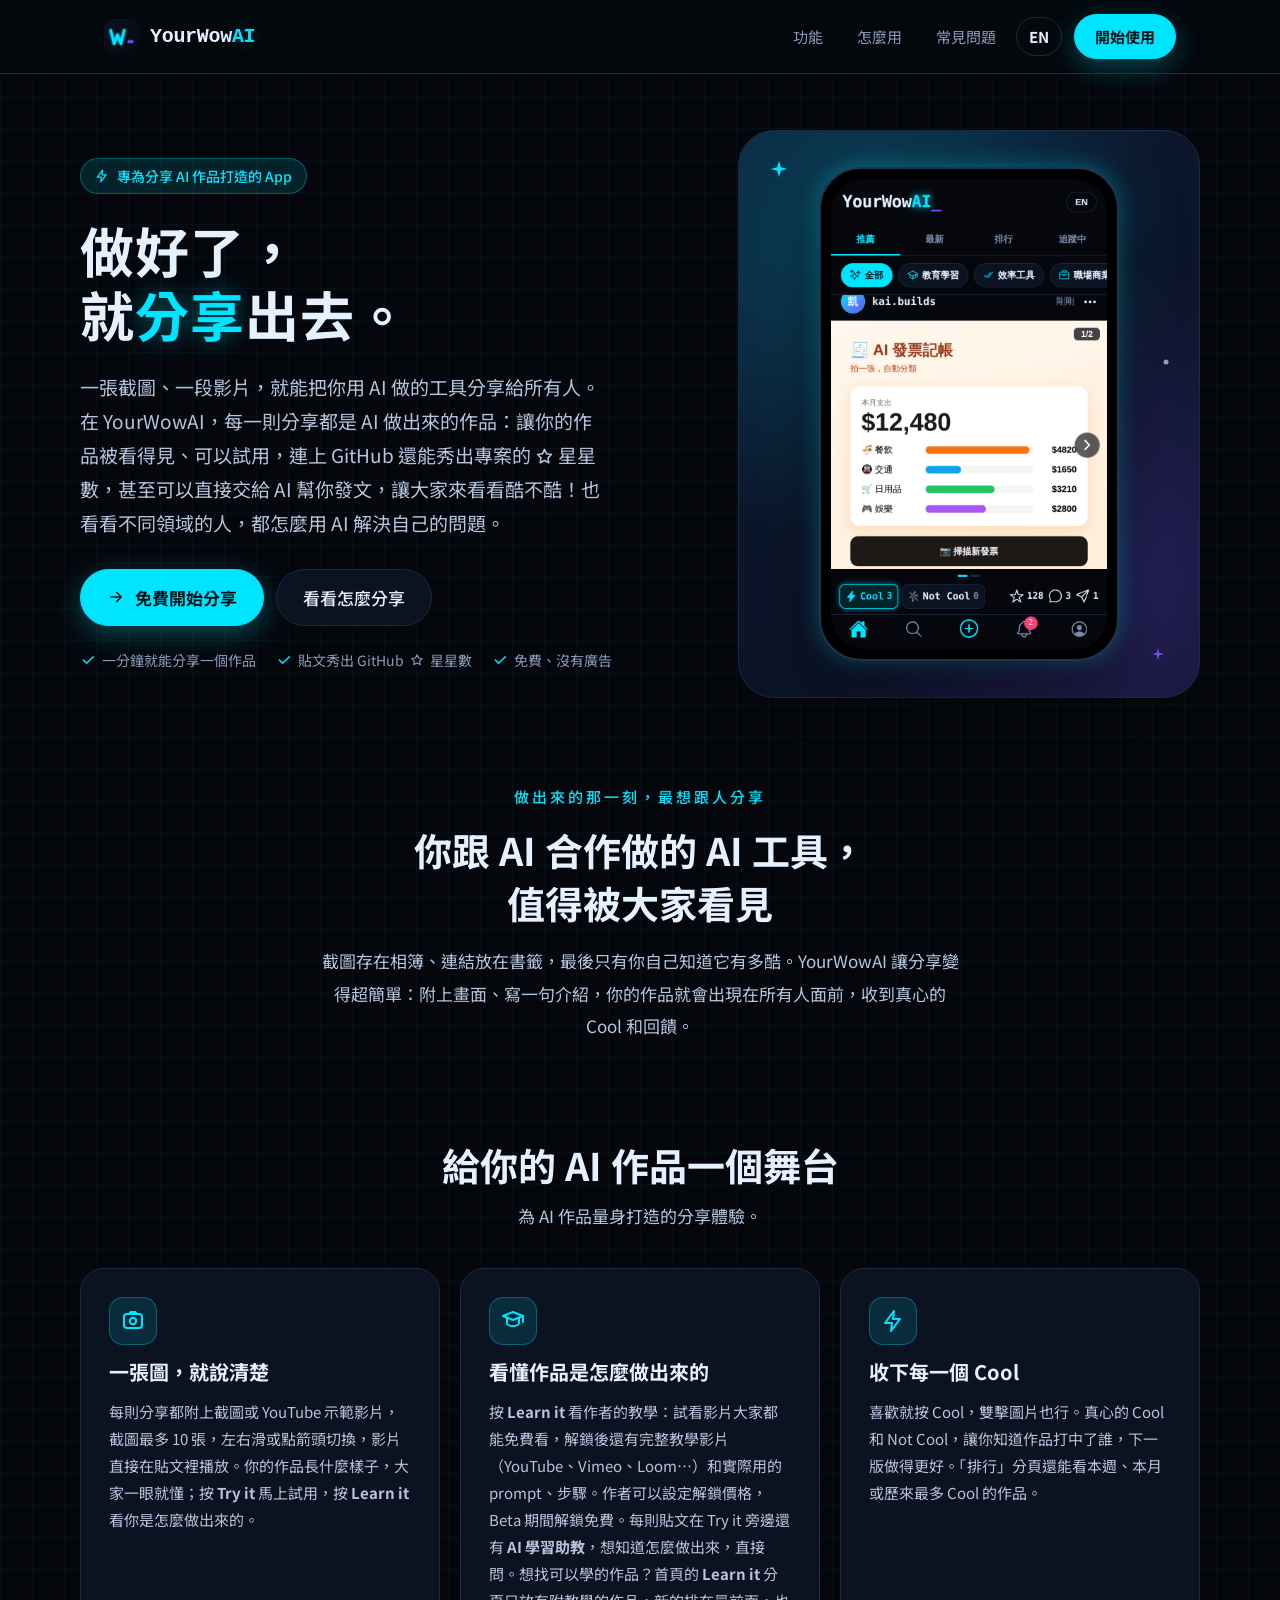
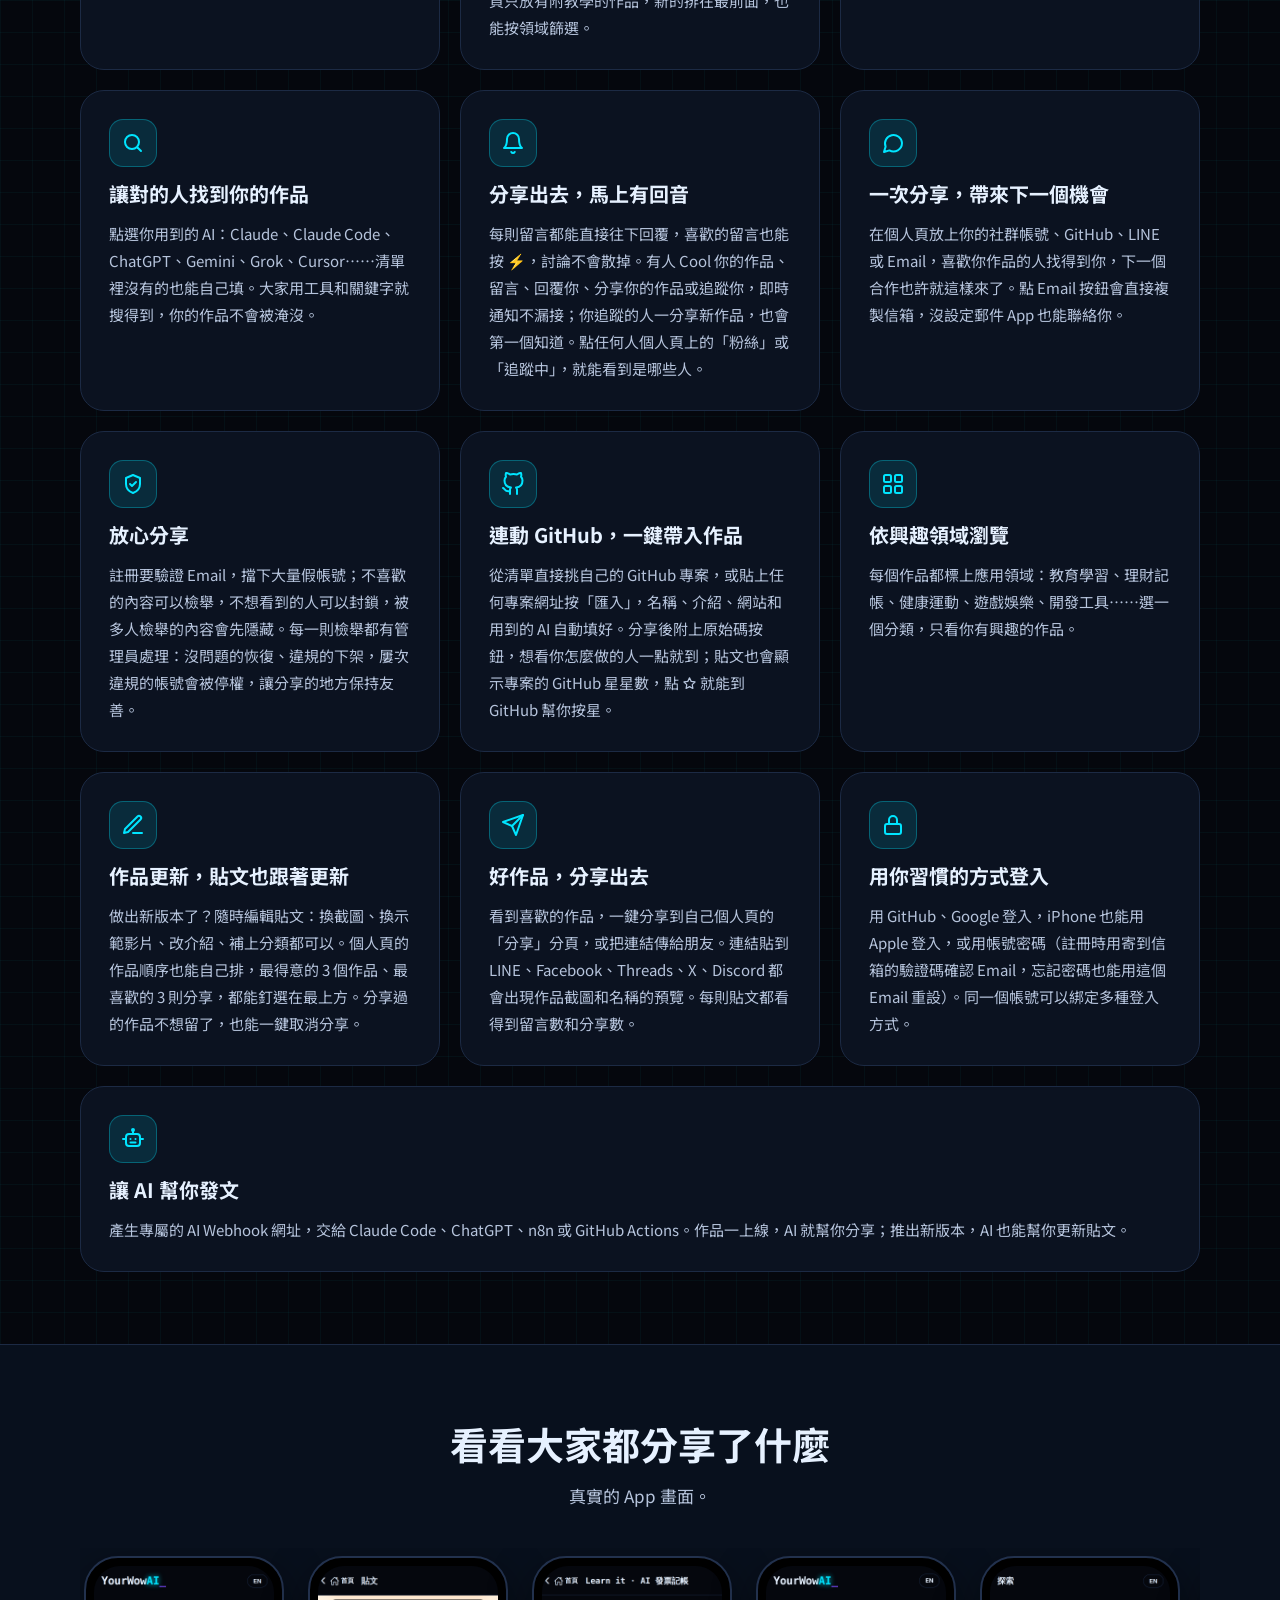
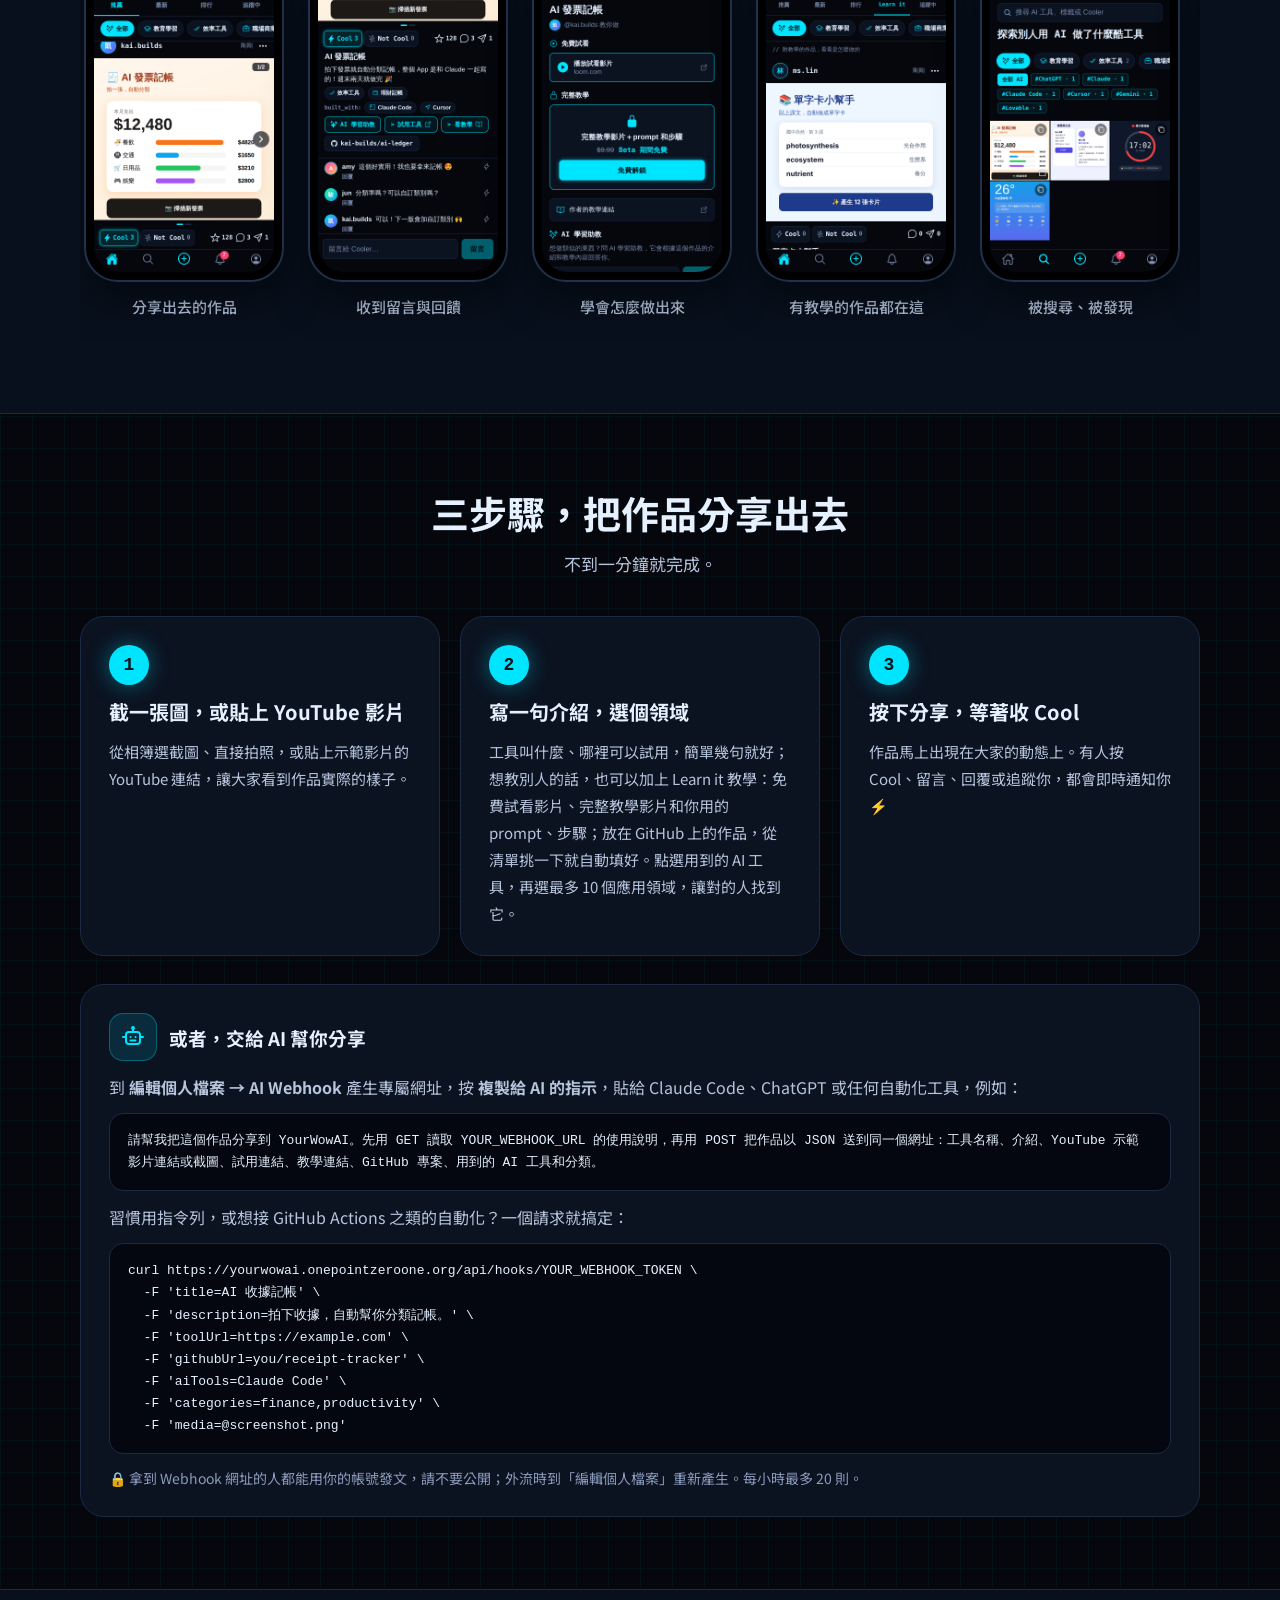
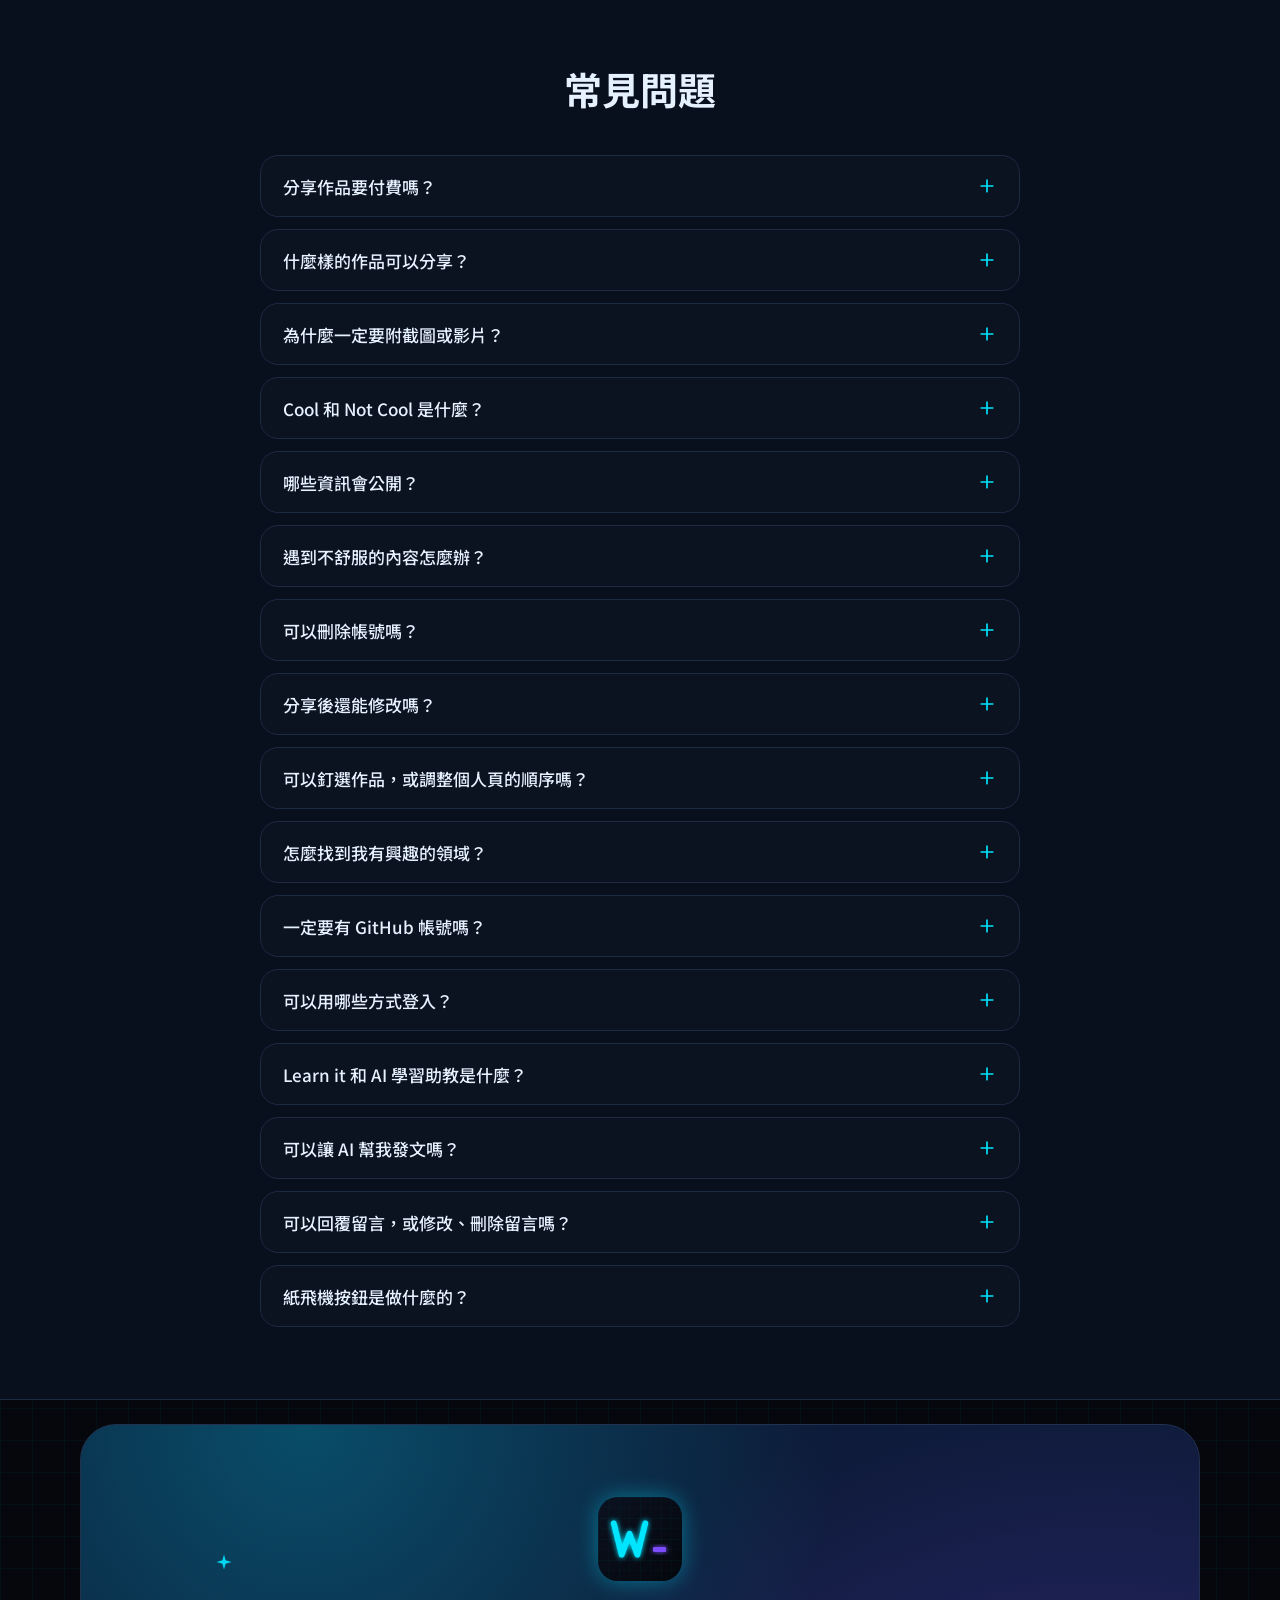
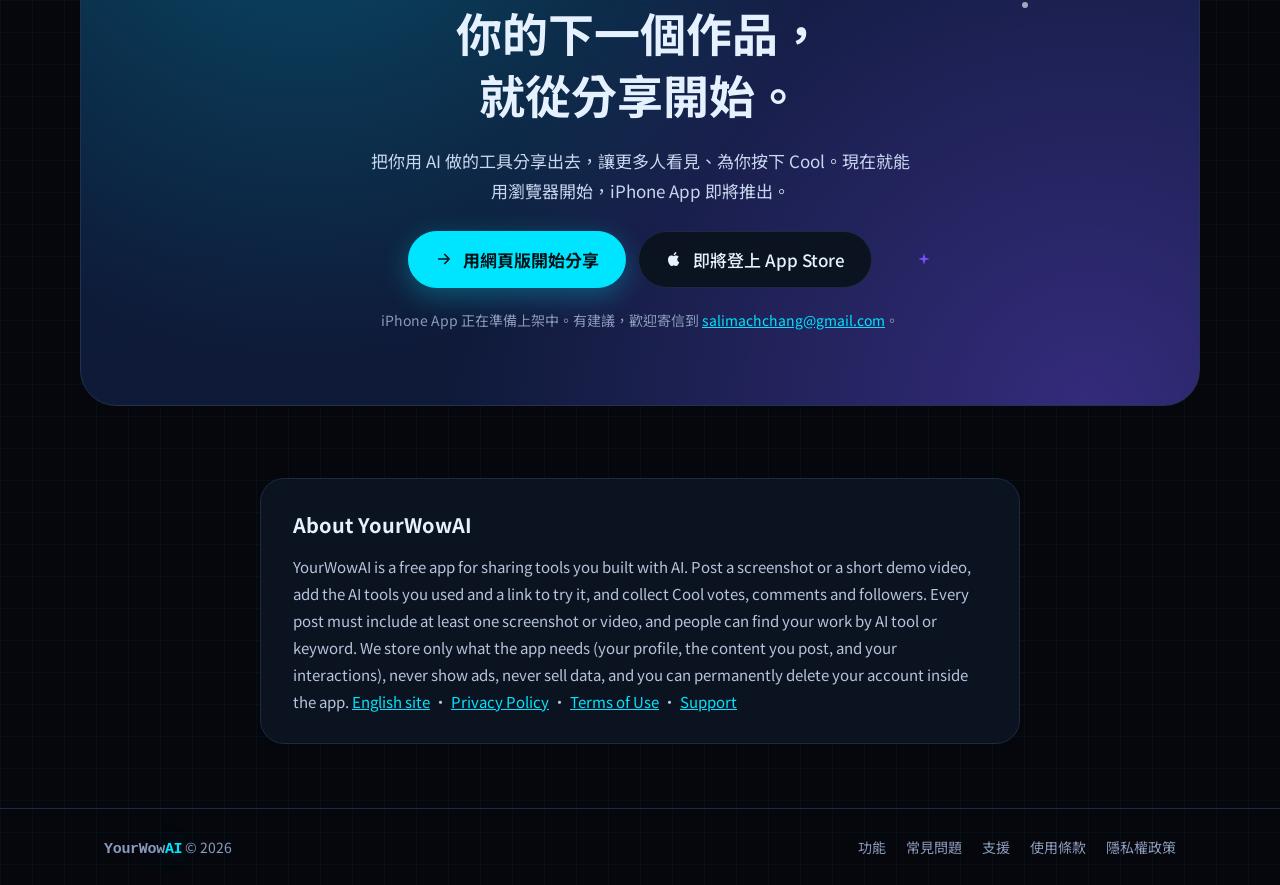
==== commit 00db3d9b: "Introduce the Learn it home tab on the site Add a sentence about the new Learn it tab to the Learn i" ====
--- a/zh/index.html
+++ b/zh/index.html
@@ -98,7 +98,7 @@
       <div class="card">
         <div class="icon-box"><svg width="24" height="24" viewBox="0 0 24 24" fill="none" stroke="#00e5ff" stroke-width="2" stroke-linecap="round" stroke-linejoin="round" aria-hidden="true"><path d="M2 7l10-4 10 4-10 4z"></path><path d="M6 9v5c0 1.7 2.7 3 6 3s6-1.3 6-3V9"></path><path d="M22 7v6"></path></svg></div>
         <h3>看懂作品是怎麼做出來的</h3>
-        <p>按 <strong>Learn it</strong> 看作者的教學：試看影片大家都能免費看，解鎖後還有完整教學影片（YouTube、Vimeo、Loom…）和實際用的 prompt、步驟。作者可以設定解鎖價格，Beta 期間解鎖免費。每則貼文在 Try it 旁邊還有 <strong>AI 學習助教</strong>，想知道怎麼做出來，直接問。</p>
+        <p>按 <strong>Learn it</strong> 看作者的教學：試看影片大家都能免費看，解鎖後還有完整教學影片（YouTube、Vimeo、Loom…）和實際用的 prompt、步驟。作者可以設定解鎖價格，Beta 期間解鎖免費。每則貼文在 Try it 旁邊還有 <strong>AI 學習助教</strong>，想知道怎麼做出來，直接問。想找可以學的作品？首頁的 <strong>Learn it</strong> 分頁只放有附教學的作品，新的排在最前面，也能按領域篩選。</p>
       </div>
       <div class="card">
         <div class="icon-box"><svg width="24" height="24" viewBox="0 0 24 24" fill="none" stroke="#00e5ff" stroke-width="2" stroke-linecap="round" stroke-linejoin="round" aria-hidden="true"><path d="M13 2 4 14h7l-1 8 9-12h-7z"></path></svg></div>
@@ -170,6 +170,7 @@
       <figure><div class="phone"><img src="../assets/screens/feed.png?v=20261030" width="780" height="1328" loading="lazy" alt="動態牆與 Cool 按鈕"></div><figcaption>分享出去的作品</figcaption></figure>
       <figure><div class="phone"><img src="../assets/screens/post.png?v=20261030" width="780" height="1328" loading="lazy" alt="貼文頁：AI 工具標籤、AI 學習助教、試用工具與看教學按鈕、GitHub 星星數與留言"></div><figcaption>收到留言與回饋</figcaption></figure>
       <figure><div class="phone"><img src="../assets/screens/learn.png?v=20261030" width="780" height="1328" loading="lazy" alt="Learn it 教學頁：免費試看影片、Beta 期間免費解鎖的完整教學與 AI 學習助教"></div><figcaption>學會怎麼做出來</figcaption></figure>
+      <figure><div class="phone"><img src="../assets/screens/learn-tab.png?v=20261104" width="780" height="1328" loading="lazy" alt="首頁的 Learn it 分頁：只列出有附教學的作品，可以按領域篩選"></div><figcaption>有教學的作品都在這</figcaption></figure>
       <figure><div class="phone"><img src="../assets/screens/explore.png?v=20261030" width="780" height="1328" loading="lazy" alt="探索頁：搜尋框、AI 工具標籤與作品九宮格"></div><figcaption>被搜尋、被發現</figcaption></figure>
       <figure><div class="phone"><img src="../assets/screens/notifications.png?v=20261030" width="780" height="1328" loading="lazy" alt="通知頁：留言、Cool、追蹤通知"></div><figcaption>收到 Cool 的通知</figcaption></figure>
       <figure><div class="phone"><img src="../assets/screens/profile.png?v=20261030" width="780" height="1328" loading="lazy" alt="個人頁：大頭貼、自我介紹與聯繫我按鈕"></div><figcaption>你的作品集</figcaption></figure>
@@ -278,7 +279,7 @@
       </details>
       <details>
         <summary>Learn it 和 AI 學習助教是什麼？<svg class="faq-plus" width="20" height="20" viewBox="0 0 24 24" fill="none" stroke="#00e5ff" stroke-width="2" stroke-linecap="round" aria-hidden="true"><path d="M12 5v14M5 12h14"></path></svg></summary>
-        <p><strong>Learn it</strong> 讓大家看懂作品是怎麼做出來的。分享時可以加上免費試看影片、完整教學影片（任何連結都可以：YouTube、Vimeo、Loom、Google Drive…）和你用的 prompt、步驟，也能設定解鎖完整教學的價格。Beta 期間解鎖免費，你看得到有多少人解鎖。每則貼文都有 <strong>AI 學習助教</strong> 按鈕，可以直接問這個作品怎麼做；功能即將推出，現在會先把問題存下來，讓作者知道大家想學什麼。</p>
+        <p><strong>Learn it</strong> 讓大家看懂作品是怎麼做出來的。分享時可以加上免費試看影片、完整教學影片（任何連結都可以：YouTube、Vimeo、Loom、Google Drive…）和你用的 prompt、步驟，也能設定解鎖完整教學的價格。Beta 期間解鎖免費，你看得到有多少人解鎖。每則貼文都有 <strong>AI 學習助教</strong> 按鈕，可以直接問這個作品怎麼做；功能即將推出，現在會先把問題存下來，讓作者知道大家想學什麼。想一次看所有附教學的作品，打開首頁的 <strong>Learn it</strong> 分頁就好。</p>
       </details>
       <details>
         <summary>可以讓 AI 幫我發文嗎？<svg class="faq-plus" width="20" height="20" viewBox="0 0 24 24" fill="none" stroke="#00e5ff" stroke-width="2" stroke-linecap="round" aria-hidden="true"><path d="M12 5v14M5 12h14"></path></svg></summary>
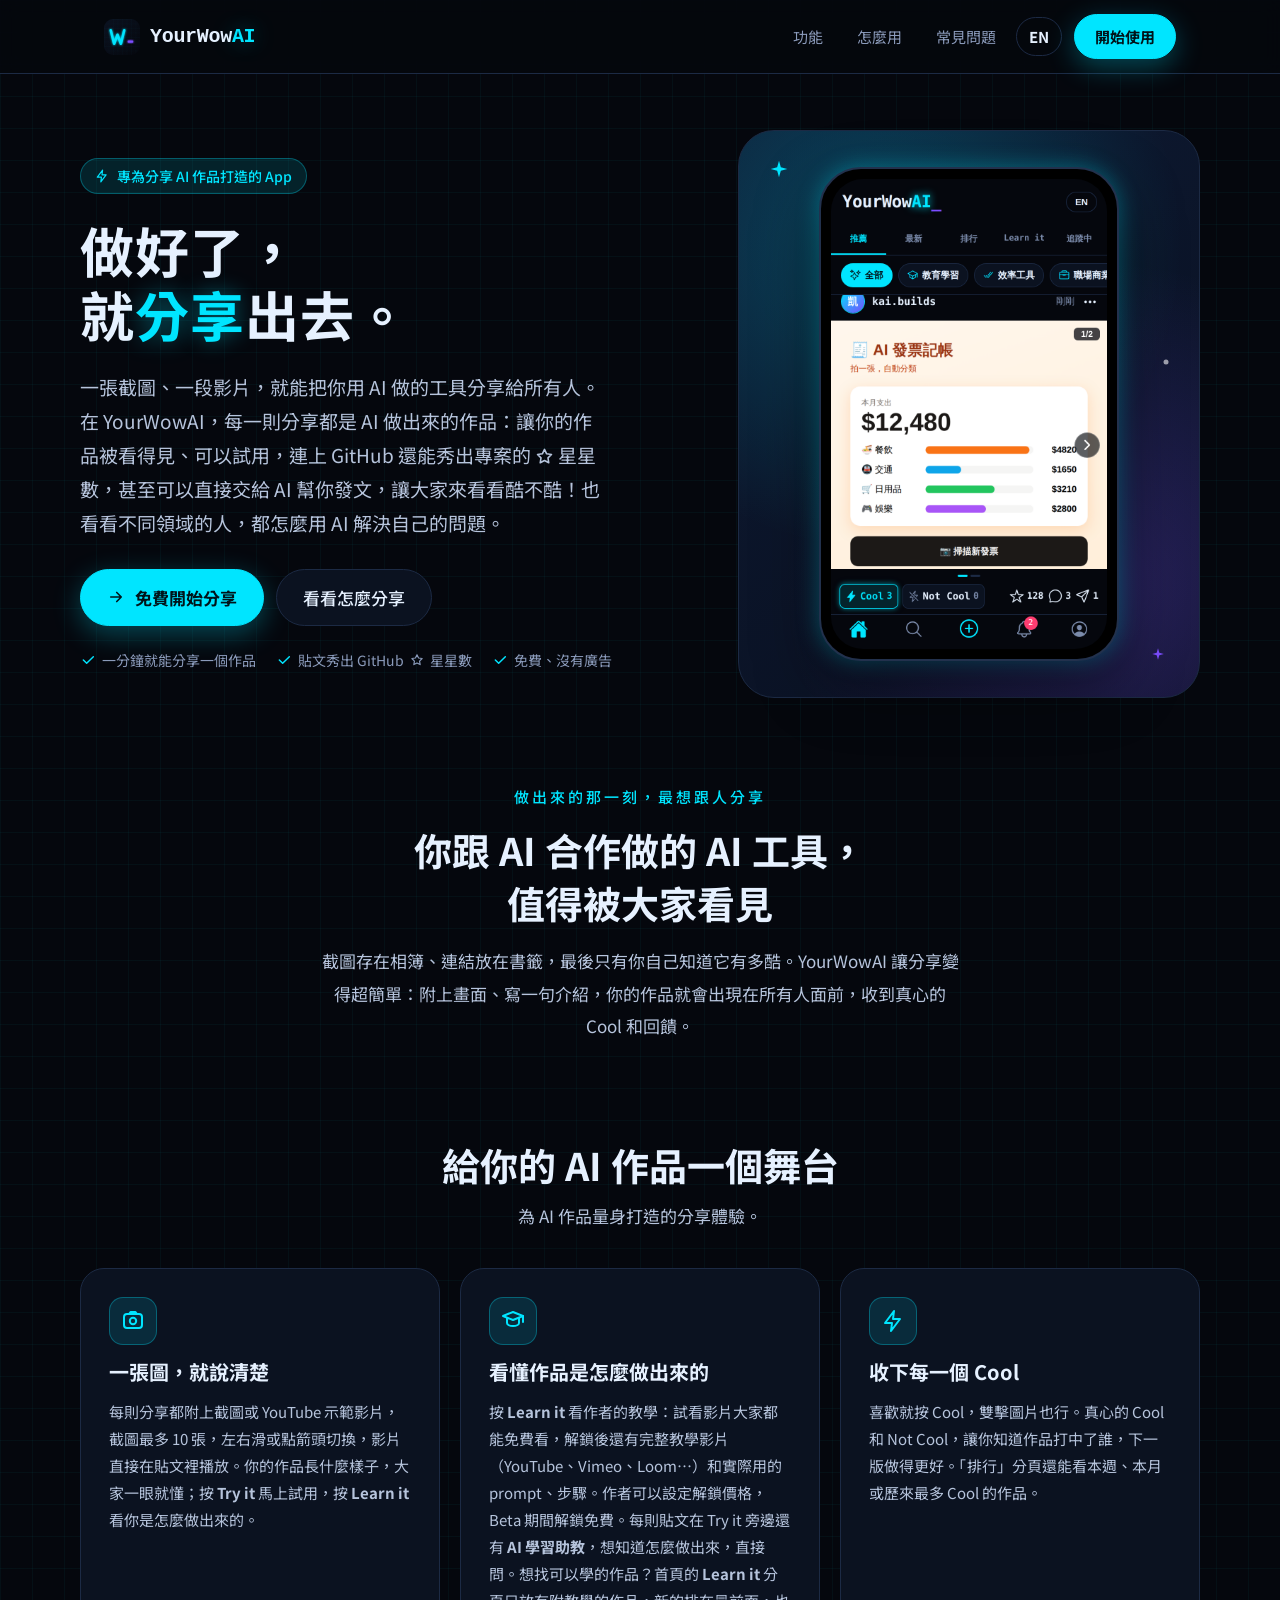
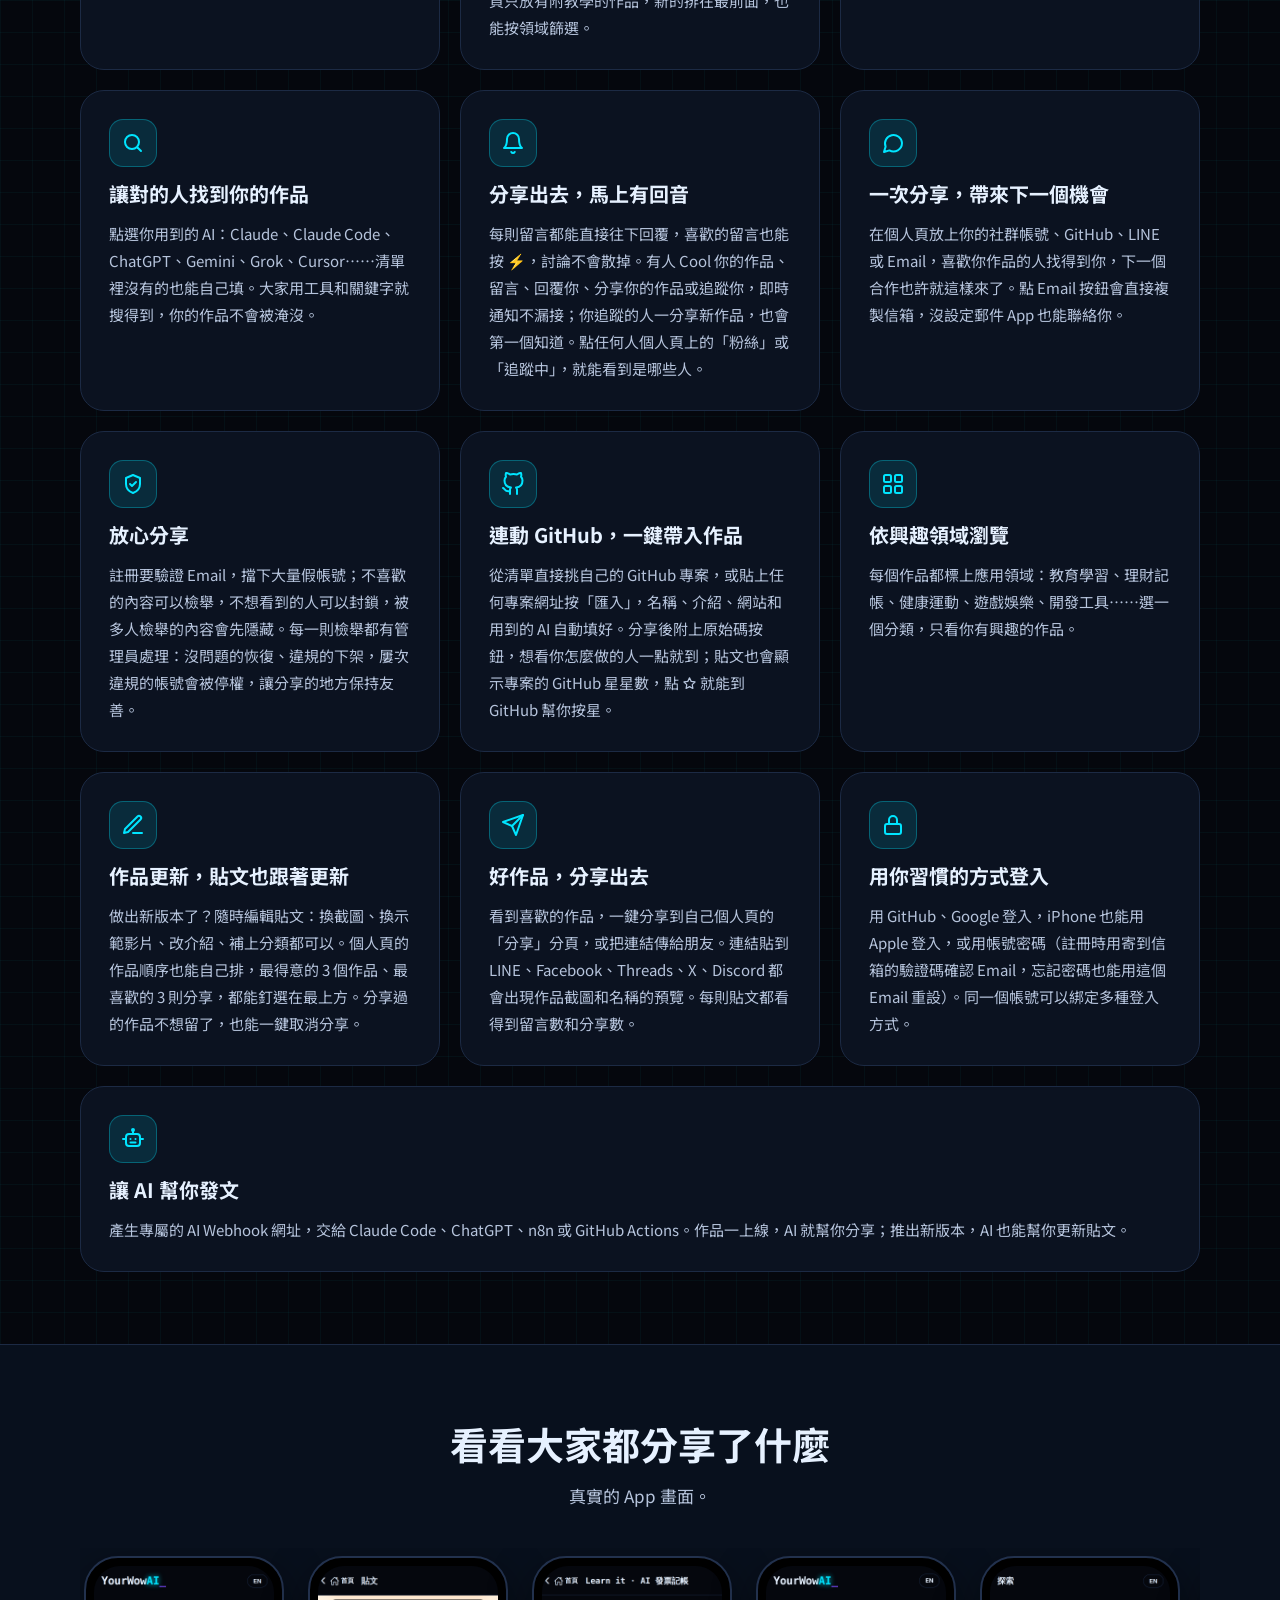
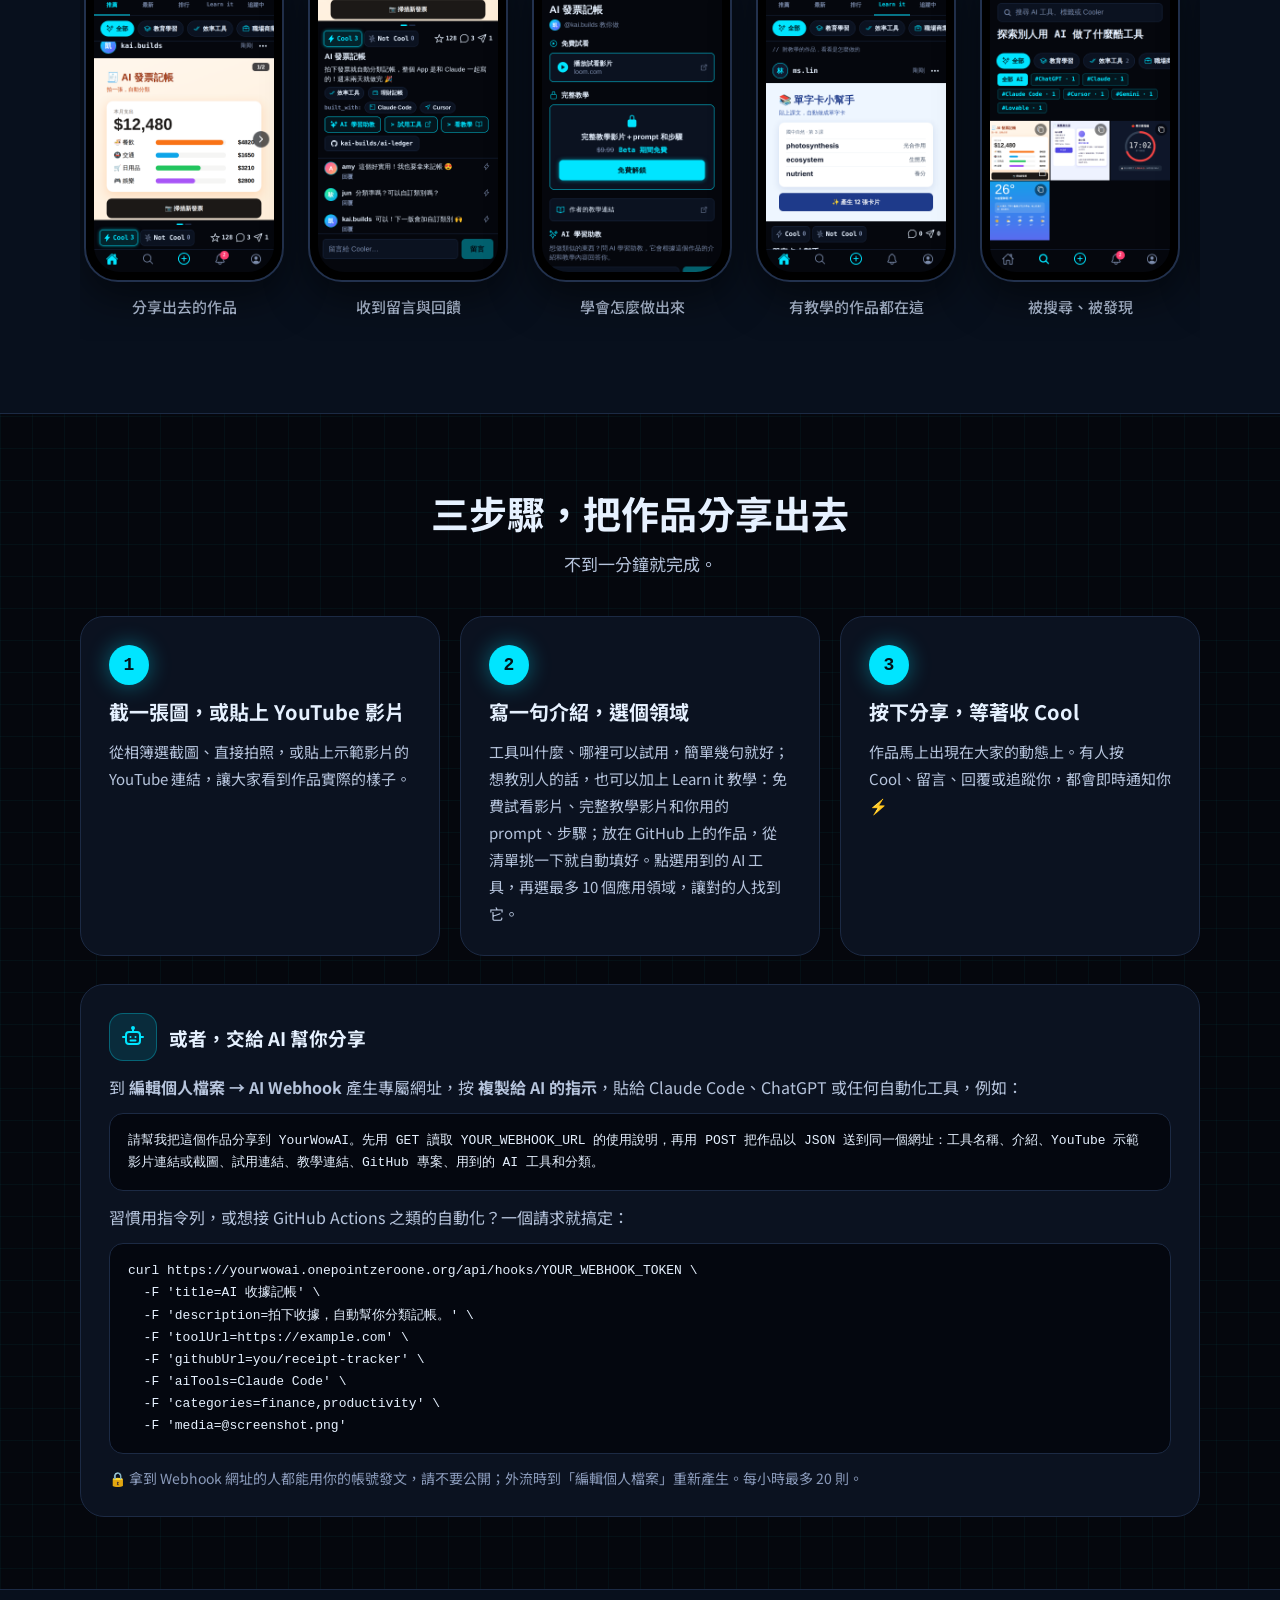
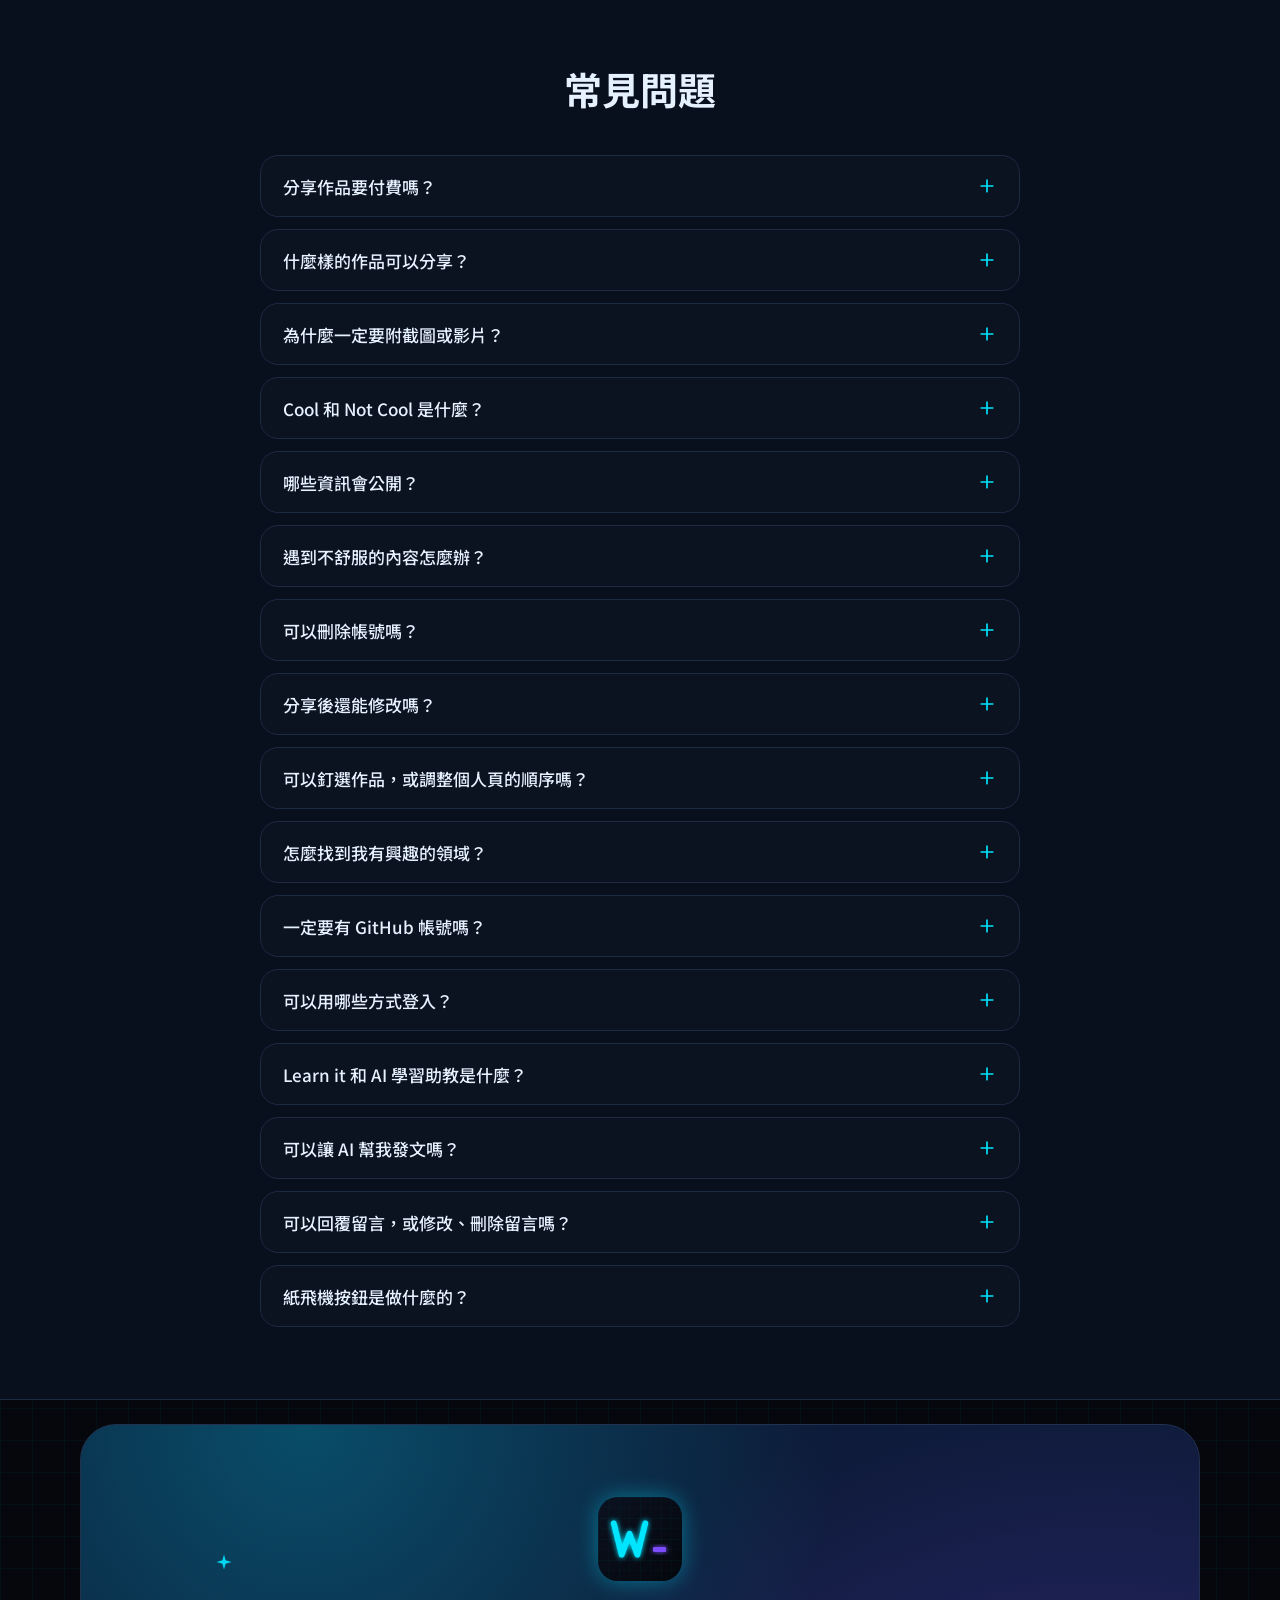
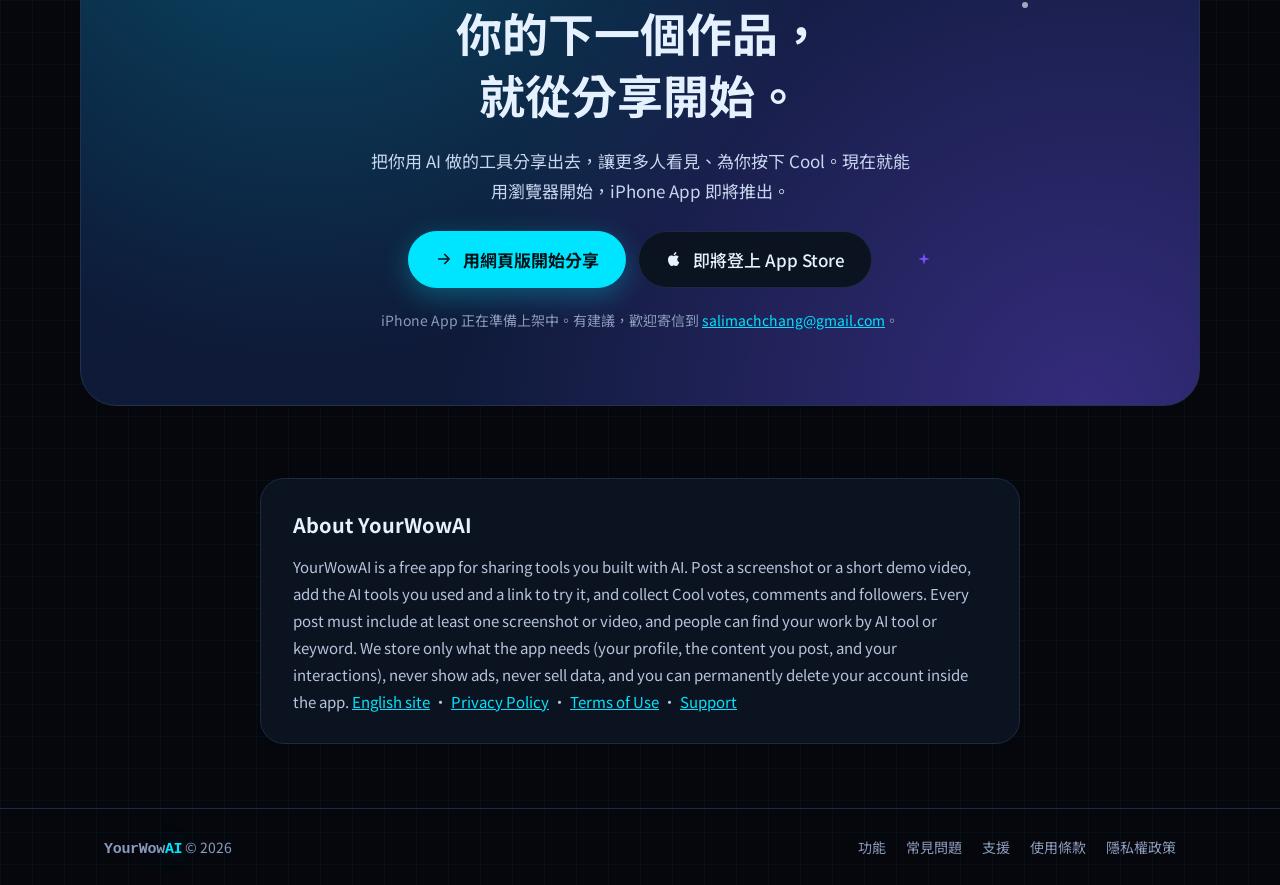
==== commit 1295557c: "Show the Learn it tab in the feed screenshots The hero and gallery feed screens now show all five ho" ====
--- a/zh/index.html
+++ b/zh/index.html
@@ -67,7 +67,7 @@
       <svg class="sparkle" width="14" height="14" viewBox="0 0 24 24" aria-hidden="true" style="bottom: 36px; right: 34px;"><path d="M12 2l2.2 7.8L22 12l-7.8 2.2L12 22l-2.2-7.8L2 12l7.8-2.2z" fill="#7c4dff"></path></svg>
       <svg class="sparkle" width="10" height="10" viewBox="0 0 24 24" aria-hidden="true" style="top: 40%; right: 28px;"><circle cx="12" cy="12" r="6" fill="#ffffff" opacity="0.6"></circle></svg>
       <div class="phone">
-        <img src="../assets/screens/feed.png?v=20261030" width="780" height="1328" alt="YourWowAI 動態牆：阿凱分享的「AI 發票記帳」，下方有 Cool 和 Not Cool 按鈕">
+        <img src="../assets/screens/feed.png?v=20261104" width="780" height="1328" alt="YourWowAI 動態牆：阿凱分享的「AI 發票記帳」，下方有 Cool 和 Not Cool 按鈕">
       </div>
     </div>
   </div>
@@ -167,7 +167,7 @@
       <p>真實的 App 畫面。</p>
     </div>
     <div class="gallery" tabindex="0" aria-label="App 畫面截圖，可以左右捲動">
-      <figure><div class="phone"><img src="../assets/screens/feed.png?v=20261030" width="780" height="1328" loading="lazy" alt="動態牆與 Cool 按鈕"></div><figcaption>分享出去的作品</figcaption></figure>
+      <figure><div class="phone"><img src="../assets/screens/feed.png?v=20261104" width="780" height="1328" loading="lazy" alt="動態牆與 Cool 按鈕"></div><figcaption>分享出去的作品</figcaption></figure>
       <figure><div class="phone"><img src="../assets/screens/post.png?v=20261030" width="780" height="1328" loading="lazy" alt="貼文頁：AI 工具標籤、AI 學習助教、試用工具與看教學按鈕、GitHub 星星數與留言"></div><figcaption>收到留言與回饋</figcaption></figure>
       <figure><div class="phone"><img src="../assets/screens/learn.png?v=20261030" width="780" height="1328" loading="lazy" alt="Learn it 教學頁：免費試看影片、Beta 期間免費解鎖的完整教學與 AI 學習助教"></div><figcaption>學會怎麼做出來</figcaption></figure>
       <figure><div class="phone"><img src="../assets/screens/learn-tab.png?v=20261104" width="780" height="1328" loading="lazy" alt="首頁的 Learn it 分頁：只列出有附教學的作品，可以按領域篩選"></div><figcaption>有教學的作品都在這</figcaption></figure>
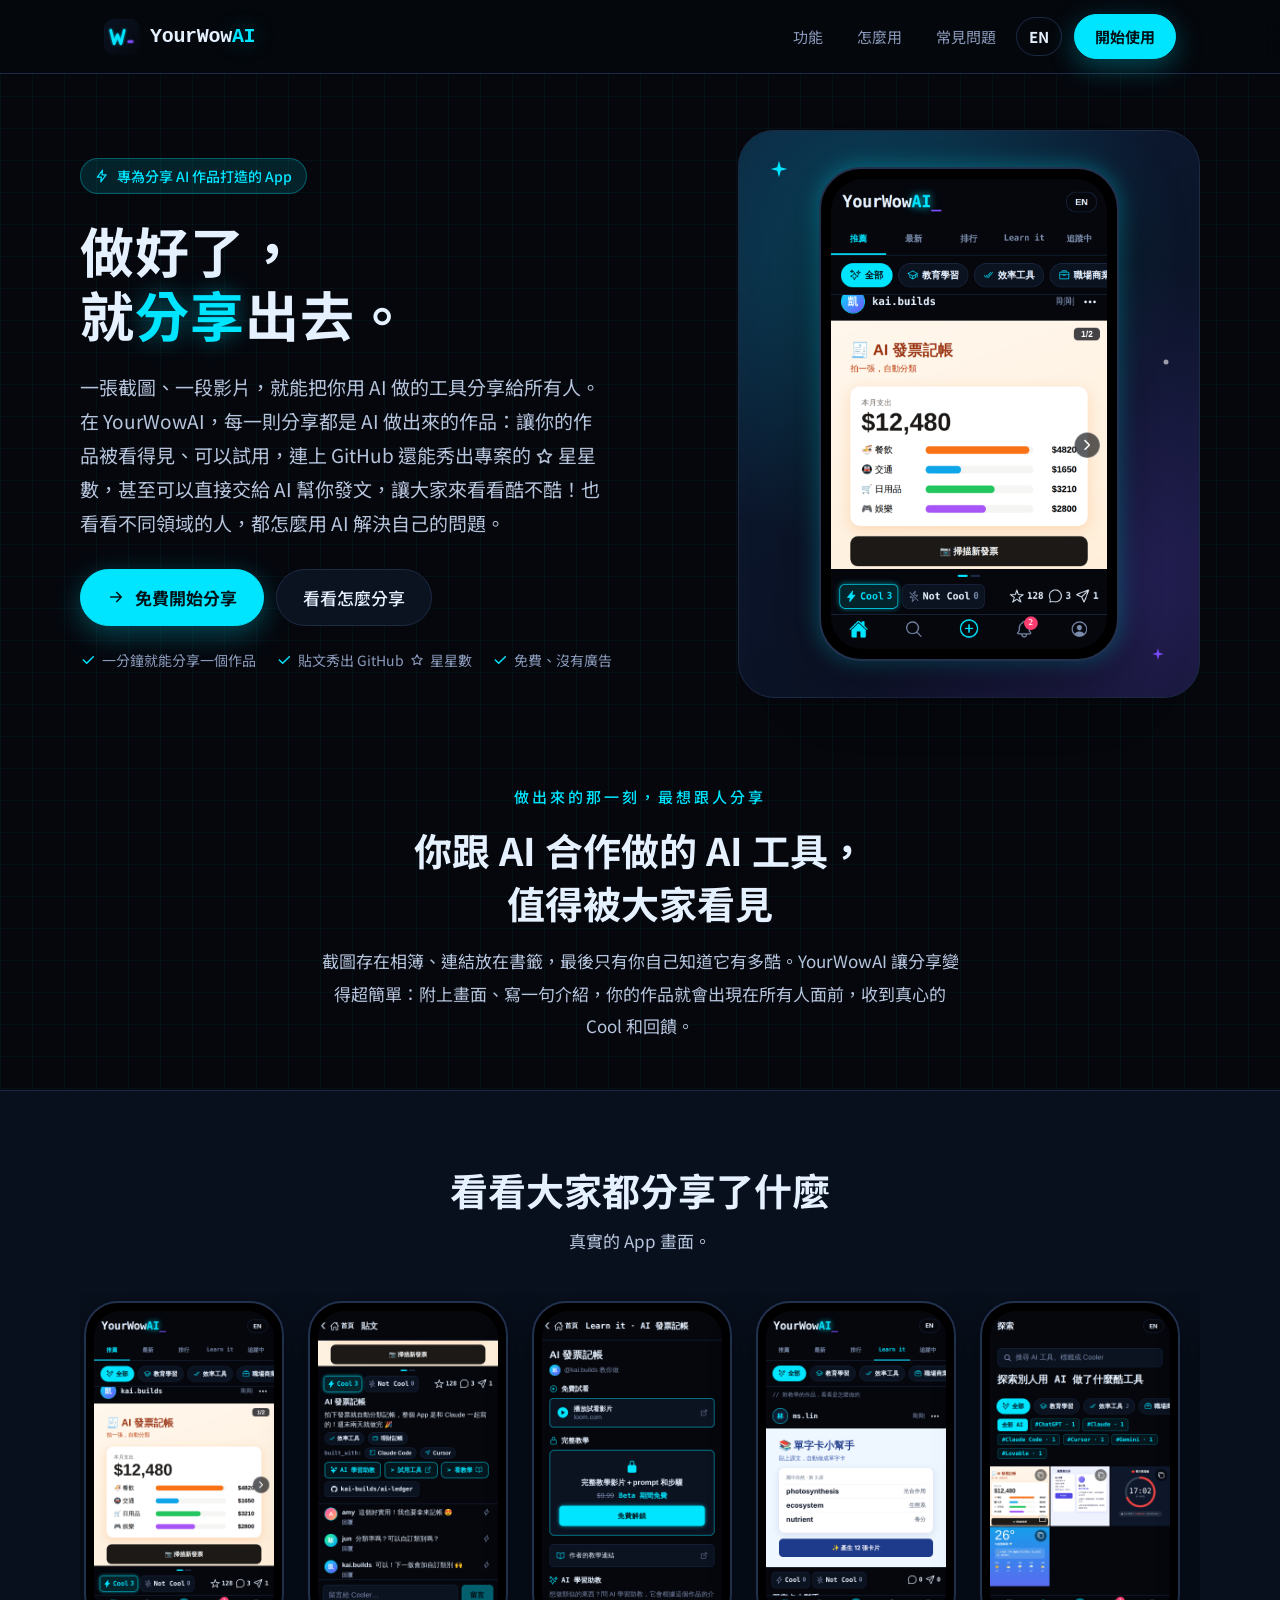
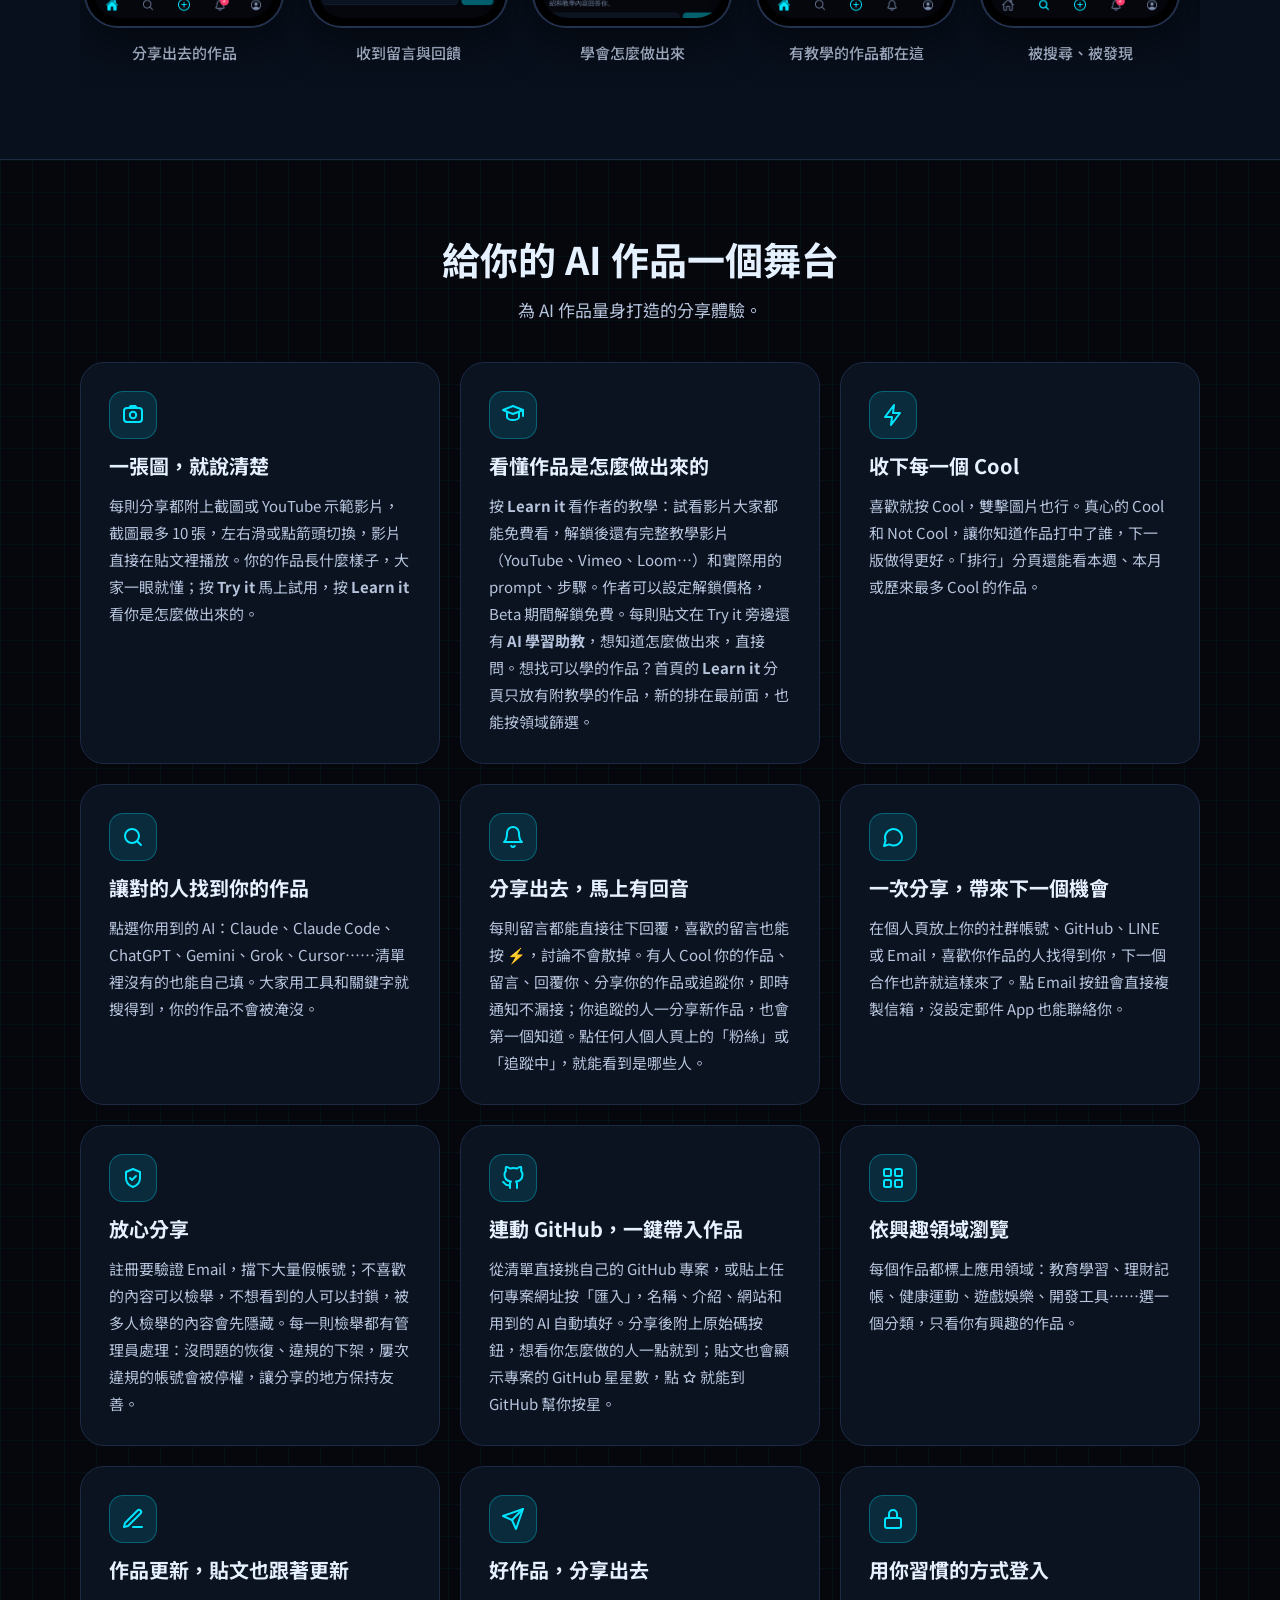
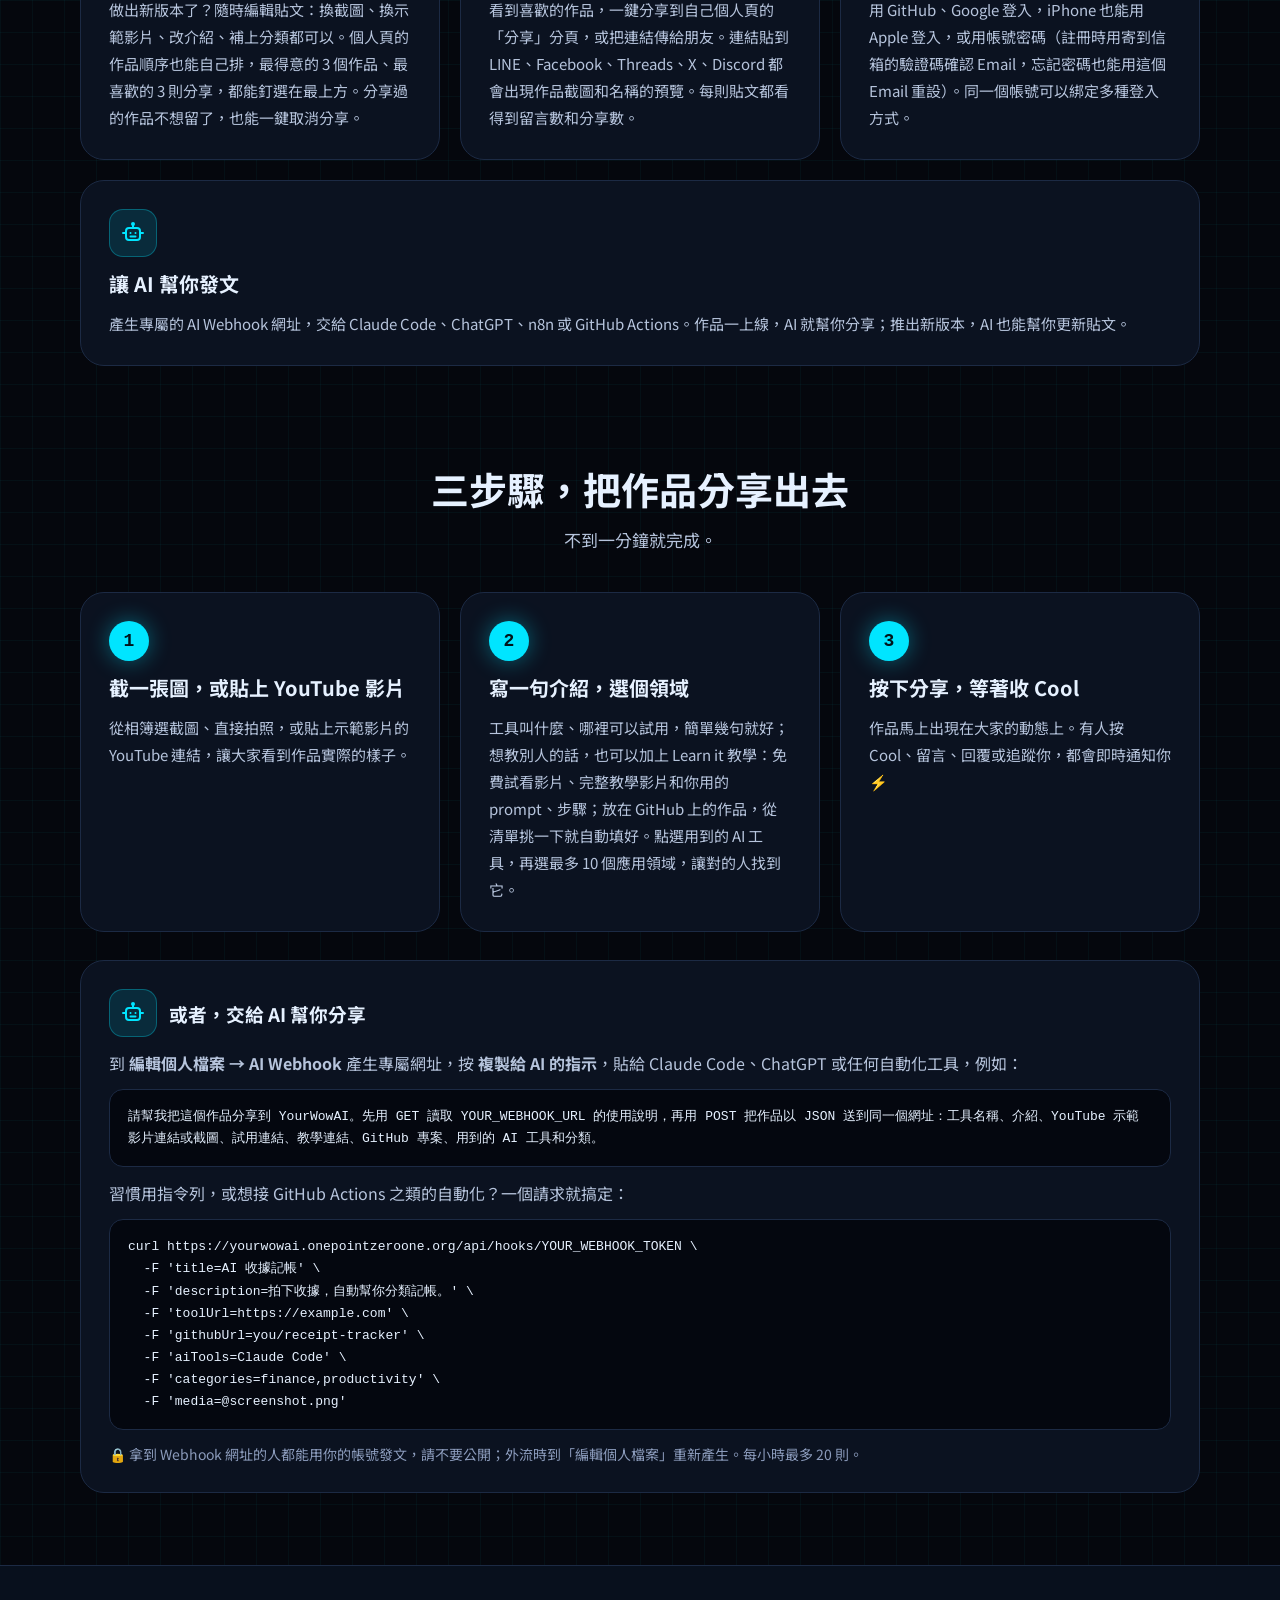
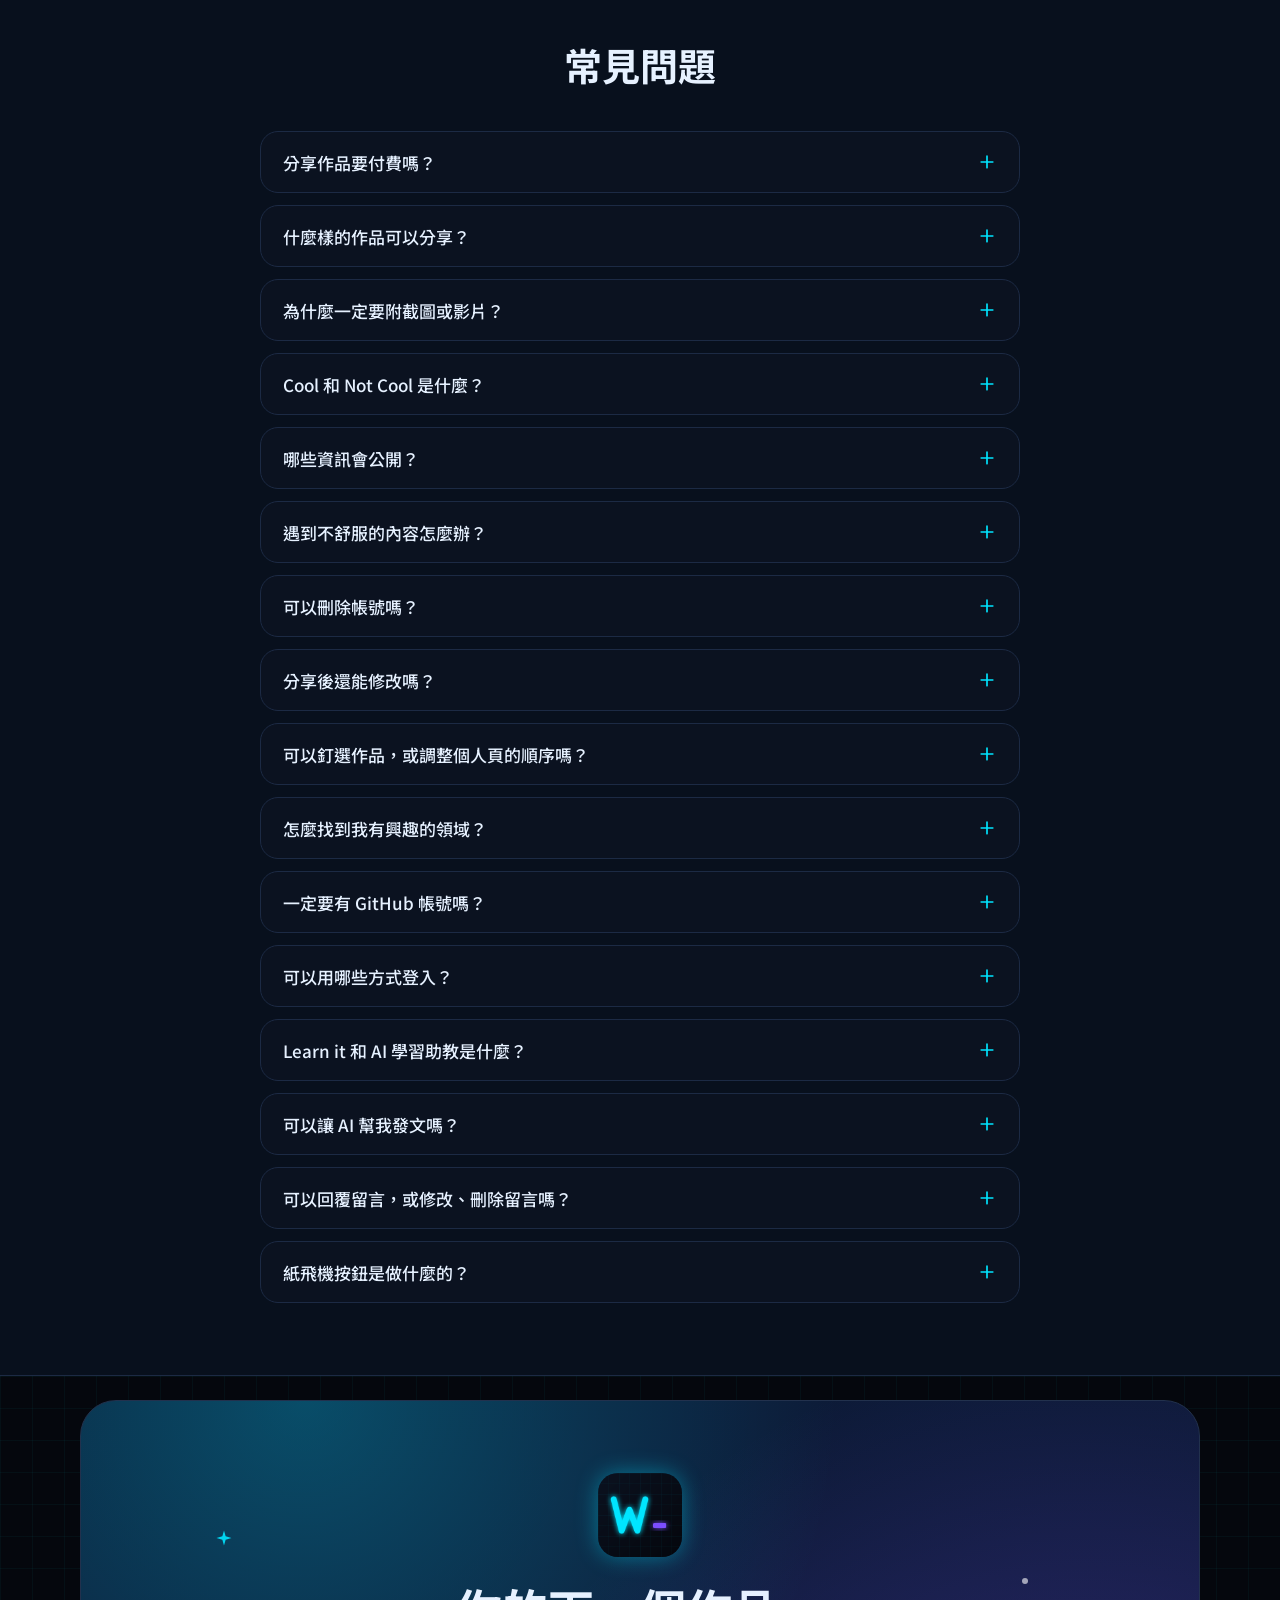
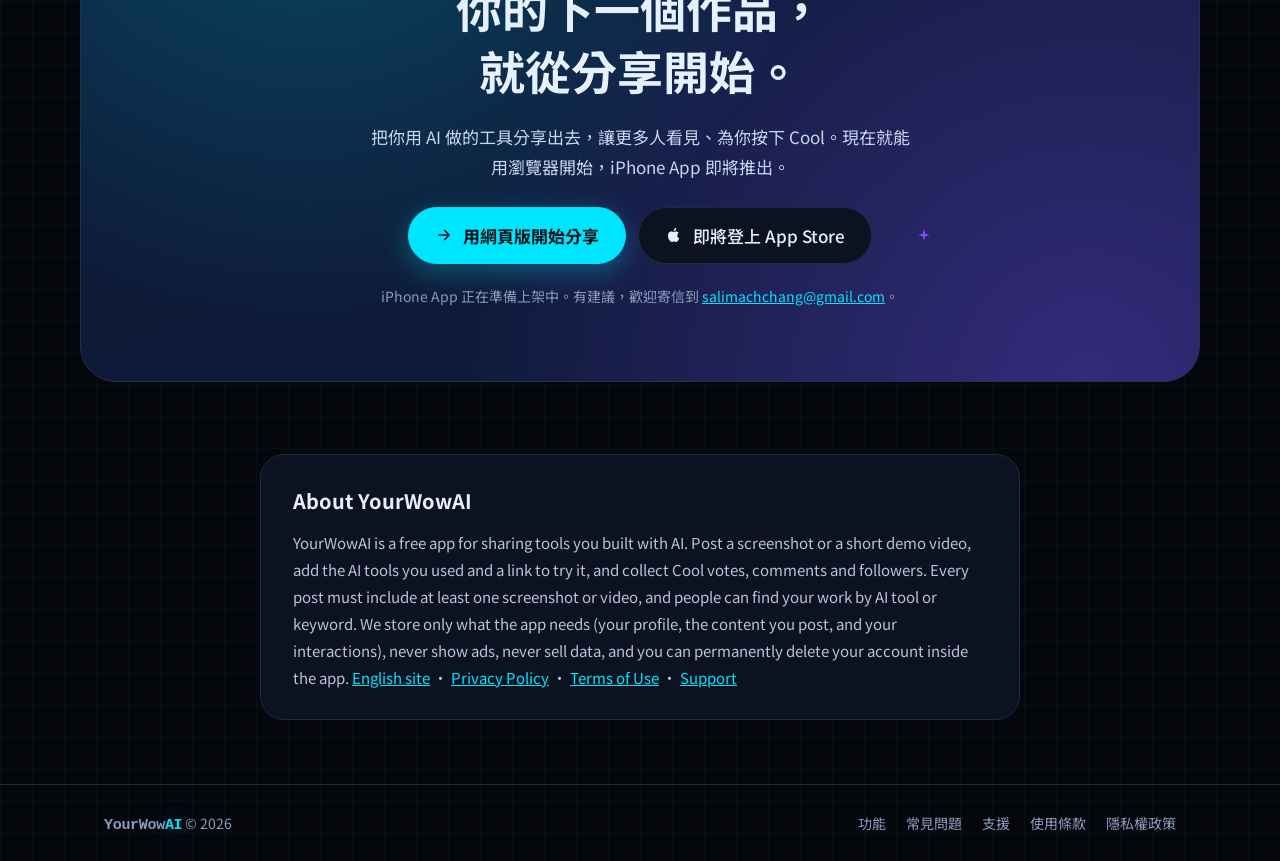
==== commit 3b761bb0: "Move the app screenshots section up, right after the intro Co-Authored-By: Claude Opus 5.5 <noreply@" ====
--- a/zh/index.html
+++ b/zh/index.html
@@ -82,83 +82,6 @@
   </div>
 </section>
 
-<!-- 功能 -->
-<section id="features" class="section">
-  <div class="container">
-    <div class="section-head">
-      <h2>給你的 AI 作品一個舞台</h2>
-      <p>為 AI 作品量身打造的分享體驗。</p>
-    </div>
-    <div class="grid">
-      <div class="card">
-        <div class="icon-box"><svg width="24" height="24" viewBox="0 0 24 24" fill="none" stroke="#00e5ff" stroke-width="2" stroke-linecap="round" stroke-linejoin="round" aria-hidden="true"><rect x="3" y="5" width="18" height="14" rx="3"></rect><circle cx="12" cy="12" r="3.2"></circle><path d="M8 5l1.5-2h5L16 5"></path></svg></div>
-        <h3>一張圖，就說清楚</h3>
-        <p>每則分享都附上截圖或 YouTube 示範影片，截圖最多 10 張，左右滑或點箭頭切換，影片直接在貼文裡播放。你的作品長什麼樣子，大家一眼就懂；按 <strong>Try it</strong> 馬上試用，按 <strong>Learn it</strong> 看你是怎麼做出來的。</p>
-      </div>
-      <div class="card">
-        <div class="icon-box"><svg width="24" height="24" viewBox="0 0 24 24" fill="none" stroke="#00e5ff" stroke-width="2" stroke-linecap="round" stroke-linejoin="round" aria-hidden="true"><path d="M2 7l10-4 10 4-10 4z"></path><path d="M6 9v5c0 1.7 2.7 3 6 3s6-1.3 6-3V9"></path><path d="M22 7v6"></path></svg></div>
-        <h3>看懂作品是怎麼做出來的</h3>
-        <p>按 <strong>Learn it</strong> 看作者的教學：試看影片大家都能免費看，解鎖後還有完整教學影片（YouTube、Vimeo、Loom…）和實際用的 prompt、步驟。作者可以設定解鎖價格，Beta 期間解鎖免費。每則貼文在 Try it 旁邊還有 <strong>AI 學習助教</strong>，想知道怎麼做出來，直接問。想找可以學的作品？首頁的 <strong>Learn it</strong> 分頁只放有附教學的作品，新的排在最前面，也能按領域篩選。</p>
-      </div>
-      <div class="card">
-        <div class="icon-box"><svg width="24" height="24" viewBox="0 0 24 24" fill="none" stroke="#00e5ff" stroke-width="2" stroke-linecap="round" stroke-linejoin="round" aria-hidden="true"><path d="M13 2 4 14h7l-1 8 9-12h-7z"></path></svg></div>
-        <h3>收下每一個 Cool</h3>
-        <p>喜歡就按 Cool，雙擊圖片也行。真心的 Cool 和 Not Cool，讓你知道作品打中了誰，下一版做得更好。「排行」分頁還能看本週、本月或歷來最多 Cool 的作品。</p>
-      </div>
-      <div class="card">
-        <div class="icon-box"><svg width="24" height="24" viewBox="0 0 24 24" fill="none" stroke="#00e5ff" stroke-width="2" stroke-linecap="round" aria-hidden="true"><circle cx="11" cy="11" r="7"></circle><path d="M20 20l-3.5-3.5"></path></svg></div>
-        <h3>讓對的人找到你的作品</h3>
-        <p>點選你用到的 AI：Claude、Claude Code、ChatGPT、Gemini、Grok、Cursor……清單裡沒有的也能自己填。大家用工具和關鍵字就搜得到，你的作品不會被淹沒。</p>
-      </div>
-      <div class="card">
-        <div class="icon-box"><svg width="24" height="24" viewBox="0 0 24 24" fill="none" stroke="#00e5ff" stroke-width="2" stroke-linecap="round" stroke-linejoin="round" aria-hidden="true"><path d="M6 8a6 6 0 0 1 12 0c0 7 3 9 3 9H3s3-2 3-9"></path><path d="M10.3 21a1.94 1.94 0 0 0 3.4 0"></path></svg></div>
-        <h3>分享出去，馬上有回音</h3>
-        <p>每則留言都能直接往下回覆，喜歡的留言也能按 ⚡，討論不會散掉。有人 Cool 你的作品、留言、回覆你、分享你的作品或追蹤你，即時通知不漏接；你追蹤的人一分享新作品，也會第一個知道。點任何人個人頁上的「粉絲」或「追蹤中」，就能看到是哪些人。</p>
-      </div>
-      <div class="card">
-        <div class="icon-box"><svg width="24" height="24" viewBox="0 0 24 24" fill="none" stroke="#00e5ff" stroke-width="2" stroke-linecap="round" stroke-linejoin="round" aria-hidden="true"><path d="M21 12a8.5 8.5 0 0 1-12.6 7.4L3 21l1.6-5.4A8.5 8.5 0 1 1 21 12z"></path></svg></div>
-        <h3>一次分享，帶來下一個機會</h3>
-        <p>在個人頁放上你的社群帳號、GitHub、LINE 或 Email，喜歡你作品的人找得到你，下一個合作也許就這樣來了。點 Email 按鈕會直接複製信箱，沒設定郵件 App 也能聯絡你。</p>
-      </div>
-      <div class="card">
-        <div class="icon-box"><svg width="24" height="24" viewBox="0 0 24 24" fill="none" stroke="#00e5ff" stroke-width="2" stroke-linecap="round" stroke-linejoin="round" aria-hidden="true"><path d="M12 3l7 3v6c0 4.5-3 7.5-7 9-4-1.5-7-4.5-7-9V6z"></path><path d="M9 12l2 2 4-4"></path></svg></div>
-        <h3>放心分享</h3>
-        <p>註冊要驗證 Email，擋下大量假帳號；不喜歡的內容可以檢舉，不想看到的人可以封鎖，被多人檢舉的內容會先隱藏。每一則檢舉都有管理員處理：沒問題的恢復、違規的下架，屢次違規的帳號會被停權，讓分享的地方保持友善。</p>
-      </div>
-      <div class="card">
-        <div class="icon-box"><svg width="24" height="24" viewBox="0 0 24 24" fill="none" stroke="#00e5ff" stroke-width="2" stroke-linecap="round" stroke-linejoin="round" aria-hidden="true"><path d="M9 19c-5 1.5-5-2.5-7-3m14 6v-3.87a3.37 3.37 0 0 0-.94-2.61c3.14-.35 6.44-1.54 6.44-7A5.44 5.44 0 0 0 20 4.77 5.07 5.07 0 0 0 19.91 1S18.73.65 16 2.48a13.38 13.38 0 0 0-7 0C6.27.65 5.09 1 5.09 1A5.07 5.07 0 0 0 5 4.77a5.44 5.44 0 0 0-1.5 3.78c0 5.42 3.3 6.61 6.44 7A3.37 3.37 0 0 0 9 18.13V22"></path></svg></div>
-        <h3>連動 GitHub，一鍵帶入作品</h3>
-        <p>從清單直接挑自己的 GitHub 專案，或貼上任何專案網址按「匯入」，名稱、介紹、網站和用到的 AI 自動填好。分享後附上原始碼按鈕，想看你怎麼做的人一點就到；貼文也會顯示專案的 GitHub 星星數，點 <svg class="inline-star" width="1em" height="1em" style="width:1em;height:1em;vertical-align:-0.14em;flex:none" viewBox="0 0 24 24" fill="none" stroke="currentColor" stroke-width="2" stroke-linejoin="round" aria-hidden="true"><path d="M12 3l2.7 5.6 6.1.9-4.4 4.3 1 6.1L12 17l-5.4 2.9 1-6.1-4.4-4.3 6.1-.9z"></path></svg> 就能到 GitHub 幫你按星。</p>
-      </div>
-      <div class="card">
-        <div class="icon-box"><svg width="24" height="24" viewBox="0 0 24 24" fill="none" stroke="#00e5ff" stroke-width="2" stroke-linecap="round" stroke-linejoin="round" aria-hidden="true"><rect x="3" y="3" width="7" height="7" rx="1.5"></rect><rect x="14" y="3" width="7" height="7" rx="1.5"></rect><rect x="3" y="14" width="7" height="7" rx="1.5"></rect><rect x="14" y="14" width="7" height="7" rx="1.5"></rect></svg></div>
-        <h3>依興趣領域瀏覽</h3>
-        <p>每個作品都標上應用領域：教育學習、理財記帳、健康運動、遊戲娛樂、開發工具……選一個分類，只看你有興趣的作品。</p>
-      </div>
-      <div class="card">
-        <div class="icon-box"><svg width="24" height="24" viewBox="0 0 24 24" fill="none" stroke="#00e5ff" stroke-width="2" stroke-linecap="round" stroke-linejoin="round" aria-hidden="true"><path d="M12 20h9"></path><path d="M16.5 3.5a2.1 2.1 0 0 1 3 3L7 19l-4 1 1-4z"></path></svg></div>
-        <h3>作品更新，貼文也跟著更新</h3>
-        <p>做出新版本了？隨時編輯貼文：換截圖、換示範影片、改介紹、補上分類都可以。個人頁的作品順序也能自己排，最得意的 3 個作品、最喜歡的 3 則分享，都能釘選在最上方。分享過的作品不想留了，也能一鍵取消分享。</p>
-      </div>
-      <div class="card">
-        <div class="icon-box"><svg width="24" height="24" viewBox="0 0 24 24" fill="none" stroke="#00e5ff" stroke-width="2" stroke-linecap="round" stroke-linejoin="round" aria-hidden="true"><path d="M22 2 11 13"></path><path d="M22 2 15 22l-4-9-9-4z"></path></svg></div>
-        <h3>好作品，分享出去</h3>
-        <p>看到喜歡的作品，一鍵分享到自己個人頁的「分享」分頁，或把連結傳給朋友。連結貼到 LINE、Facebook、Threads、X、Discord 都會出現作品截圖和名稱的預覽。每則貼文都看得到留言數和分享數。</p>
-      </div>
-      <div class="card">
-        <div class="icon-box"><svg width="24" height="24" viewBox="0 0 24 24" fill="none" stroke="#00e5ff" stroke-width="2" stroke-linecap="round" stroke-linejoin="round" aria-hidden="true"><rect x="4" y="11" width="16" height="10" rx="2"></rect><path d="M8 11V7a4 4 0 0 1 8 0v4"></path></svg></div>
-        <h3>用你習慣的方式登入</h3>
-        <p>用 GitHub、Google 登入，iPhone 也能用 Apple 登入，或用帳號密碼（註冊時用寄到信箱的驗證碼確認 Email，忘記密碼也能用這個 Email 重設）。同一個帳號可以綁定多種登入方式。</p>
-      </div>
-      <div class="card">
-        <div class="icon-box"><svg width="24" height="24" viewBox="0 0 24 24" fill="none" stroke="#00e5ff" stroke-width="2" stroke-linecap="round" stroke-linejoin="round" aria-hidden="true"><rect x="5" y="7" width="14" height="12" rx="3"></rect><path d="M12 3v4"></path><circle cx="12" cy="3" r="1"></circle><path d="M9.5 12h.01M14.5 12h.01"></path><path d="M9.5 15.5h5"></path><path d="M2 12h3M19 12h3"></path></svg></div>
-        <h3>讓 AI 幫你發文</h3>
-        <p>產生專屬的 AI Webhook 網址，交給 Claude Code、ChatGPT、n8n 或 GitHub Actions。作品一上線，AI 就幫你分享；推出新版本，AI 也能幫你更新貼文。</p>
-      </div>
-    </div>
-  </div>
-</section>
-
 <!-- 實際畫面 -->
 <section class="section-alt" aria-labelledby="screens-title">
   <div class="container">
@@ -178,8 +101,85 @@
   </div>
 </section>
 
+<!-- 功能 -->
+<section id="features" class="section" style="padding-top: 72px;">
+  <div class="container">
+    <div class="section-head">
+      <h2>給你的 AI 作品一個舞台</h2>
+      <p>為 AI 作品量身打造的分享體驗。</p>
+    </div>
+    <div class="grid">
+      <div class="card">
+        <div class="icon-box"><svg width="24" height="24" viewBox="0 0 24 24" fill="none" stroke="#00e5ff" stroke-width="2" stroke-linecap="round" stroke-linejoin="round" aria-hidden="true"><rect x="3" y="5" width="18" height="14" rx="3"></rect><circle cx="12" cy="12" r="3.2"></circle><path d="M8 5l1.5-2h5L16 5"></path></svg></div>
+        <h3>一張圖，就說清楚</h3>
+        <p>每則分享都附上截圖或 YouTube 示範影片，截圖最多 10 張，左右滑或點箭頭切換，影片直接在貼文裡播放。你的作品長什麼樣子，大家一眼就懂；按 <strong>Try it</strong> 馬上試用，按 <strong>Learn it</strong> 看你是怎麼做出來的。</p>
+      </div>
+      <div class="card">
+        <div class="icon-box"><svg width="24" height="24" viewBox="0 0 24 24" fill="none" stroke="#00e5ff" stroke-width="2" stroke-linecap="round" stroke-linejoin="round" aria-hidden="true"><path d="M2 7l10-4 10 4-10 4z"></path><path d="M6 9v5c0 1.7 2.7 3 6 3s6-1.3 6-3V9"></path><path d="M22 7v6"></path></svg></div>
+        <h3>看懂作品是怎麼做出來的</h3>
+        <p>按 <strong>Learn it</strong> 看作者的教學：試看影片大家都能免費看，解鎖後還有完整教學影片（YouTube、Vimeo、Loom…）和實際用的 prompt、步驟。作者可以設定解鎖價格，Beta 期間解鎖免費。每則貼文在 Try it 旁邊還有 <strong>AI 學習助教</strong>，想知道怎麼做出來，直接問。想找可以學的作品？首頁的 <strong>Learn it</strong> 分頁只放有附教學的作品，新的排在最前面，也能按領域篩選。</p>
+      </div>
+      <div class="card">
+        <div class="icon-box"><svg width="24" height="24" viewBox="0 0 24 24" fill="none" stroke="#00e5ff" stroke-width="2" stroke-linecap="round" stroke-linejoin="round" aria-hidden="true"><path d="M13 2 4 14h7l-1 8 9-12h-7z"></path></svg></div>
+        <h3>收下每一個 Cool</h3>
+        <p>喜歡就按 Cool，雙擊圖片也行。真心的 Cool 和 Not Cool，讓你知道作品打中了誰，下一版做得更好。「排行」分頁還能看本週、本月或歷來最多 Cool 的作品。</p>
+      </div>
+      <div class="card">
+        <div class="icon-box"><svg width="24" height="24" viewBox="0 0 24 24" fill="none" stroke="#00e5ff" stroke-width="2" stroke-linecap="round" aria-hidden="true"><circle cx="11" cy="11" r="7"></circle><path d="M20 20l-3.5-3.5"></path></svg></div>
+        <h3>讓對的人找到你的作品</h3>
+        <p>點選你用到的 AI：Claude、Claude Code、ChatGPT、Gemini、Grok、Cursor……清單裡沒有的也能自己填。大家用工具和關鍵字就搜得到，你的作品不會被淹沒。</p>
+      </div>
+      <div class="card">
+        <div class="icon-box"><svg width="24" height="24" viewBox="0 0 24 24" fill="none" stroke="#00e5ff" stroke-width="2" stroke-linecap="round" stroke-linejoin="round" aria-hidden="true"><path d="M6 8a6 6 0 0 1 12 0c0 7 3 9 3 9H3s3-2 3-9"></path><path d="M10.3 21a1.94 1.94 0 0 0 3.4 0"></path></svg></div>
+        <h3>分享出去，馬上有回音</h3>
+        <p>每則留言都能直接往下回覆，喜歡的留言也能按 ⚡，討論不會散掉。有人 Cool 你的作品、留言、回覆你、分享你的作品或追蹤你，即時通知不漏接；你追蹤的人一分享新作品，也會第一個知道。點任何人個人頁上的「粉絲」或「追蹤中」，就能看到是哪些人。</p>
+      </div>
+      <div class="card">
+        <div class="icon-box"><svg width="24" height="24" viewBox="0 0 24 24" fill="none" stroke="#00e5ff" stroke-width="2" stroke-linecap="round" stroke-linejoin="round" aria-hidden="true"><path d="M21 12a8.5 8.5 0 0 1-12.6 7.4L3 21l1.6-5.4A8.5 8.5 0 1 1 21 12z"></path></svg></div>
+        <h3>一次分享，帶來下一個機會</h3>
+        <p>在個人頁放上你的社群帳號、GitHub、LINE 或 Email，喜歡你作品的人找得到你，下一個合作也許就這樣來了。點 Email 按鈕會直接複製信箱，沒設定郵件 App 也能聯絡你。</p>
+      </div>
+      <div class="card">
+        <div class="icon-box"><svg width="24" height="24" viewBox="0 0 24 24" fill="none" stroke="#00e5ff" stroke-width="2" stroke-linecap="round" stroke-linejoin="round" aria-hidden="true"><path d="M12 3l7 3v6c0 4.5-3 7.5-7 9-4-1.5-7-4.5-7-9V6z"></path><path d="M9 12l2 2 4-4"></path></svg></div>
+        <h3>放心分享</h3>
+        <p>註冊要驗證 Email，擋下大量假帳號；不喜歡的內容可以檢舉，不想看到的人可以封鎖，被多人檢舉的內容會先隱藏。每一則檢舉都有管理員處理：沒問題的恢復、違規的下架，屢次違規的帳號會被停權，讓分享的地方保持友善。</p>
+      </div>
+      <div class="card">
+        <div class="icon-box"><svg width="24" height="24" viewBox="0 0 24 24" fill="none" stroke="#00e5ff" stroke-width="2" stroke-linecap="round" stroke-linejoin="round" aria-hidden="true"><path d="M9 19c-5 1.5-5-2.5-7-3m14 6v-3.87a3.37 3.37 0 0 0-.94-2.61c3.14-.35 6.44-1.54 6.44-7A5.44 5.44 0 0 0 20 4.77 5.07 5.07 0 0 0 19.91 1S18.73.65 16 2.48a13.38 13.38 0 0 0-7 0C6.27.65 5.09 1 5.09 1A5.07 5.07 0 0 0 5 4.77a5.44 5.44 0 0 0-1.5 3.78c0 5.42 3.3 6.61 6.44 7A3.37 3.37 0 0 0 9 18.13V22"></path></svg></div>
+        <h3>連動 GitHub，一鍵帶入作品</h3>
+        <p>從清單直接挑自己的 GitHub 專案，或貼上任何專案網址按「匯入」，名稱、介紹、網站和用到的 AI 自動填好。分享後附上原始碼按鈕，想看你怎麼做的人一點就到；貼文也會顯示專案的 GitHub 星星數，點 <svg class="inline-star" width="1em" height="1em" style="width:1em;height:1em;vertical-align:-0.14em;flex:none" viewBox="0 0 24 24" fill="none" stroke="currentColor" stroke-width="2" stroke-linejoin="round" aria-hidden="true"><path d="M12 3l2.7 5.6 6.1.9-4.4 4.3 1 6.1L12 17l-5.4 2.9 1-6.1-4.4-4.3 6.1-.9z"></path></svg> 就能到 GitHub 幫你按星。</p>
+      </div>
+      <div class="card">
+        <div class="icon-box"><svg width="24" height="24" viewBox="0 0 24 24" fill="none" stroke="#00e5ff" stroke-width="2" stroke-linecap="round" stroke-linejoin="round" aria-hidden="true"><rect x="3" y="3" width="7" height="7" rx="1.5"></rect><rect x="14" y="3" width="7" height="7" rx="1.5"></rect><rect x="3" y="14" width="7" height="7" rx="1.5"></rect><rect x="14" y="14" width="7" height="7" rx="1.5"></rect></svg></div>
+        <h3>依興趣領域瀏覽</h3>
+        <p>每個作品都標上應用領域：教育學習、理財記帳、健康運動、遊戲娛樂、開發工具……選一個分類，只看你有興趣的作品。</p>
+      </div>
+      <div class="card">
+        <div class="icon-box"><svg width="24" height="24" viewBox="0 0 24 24" fill="none" stroke="#00e5ff" stroke-width="2" stroke-linecap="round" stroke-linejoin="round" aria-hidden="true"><path d="M12 20h9"></path><path d="M16.5 3.5a2.1 2.1 0 0 1 3 3L7 19l-4 1 1-4z"></path></svg></div>
+        <h3>作品更新，貼文也跟著更新</h3>
+        <p>做出新版本了？隨時編輯貼文：換截圖、換示範影片、改介紹、補上分類都可以。個人頁的作品順序也能自己排，最得意的 3 個作品、最喜歡的 3 則分享，都能釘選在最上方。分享過的作品不想留了，也能一鍵取消分享。</p>
+      </div>
+      <div class="card">
+        <div class="icon-box"><svg width="24" height="24" viewBox="0 0 24 24" fill="none" stroke="#00e5ff" stroke-width="2" stroke-linecap="round" stroke-linejoin="round" aria-hidden="true"><path d="M22 2 11 13"></path><path d="M22 2 15 22l-4-9-9-4z"></path></svg></div>
+        <h3>好作品，分享出去</h3>
+        <p>看到喜歡的作品，一鍵分享到自己個人頁的「分享」分頁，或把連結傳給朋友。連結貼到 LINE、Facebook、Threads、X、Discord 都會出現作品截圖和名稱的預覽。每則貼文都看得到留言數和分享數。</p>
+      </div>
+      <div class="card">
+        <div class="icon-box"><svg width="24" height="24" viewBox="0 0 24 24" fill="none" stroke="#00e5ff" stroke-width="2" stroke-linecap="round" stroke-linejoin="round" aria-hidden="true"><rect x="4" y="11" width="16" height="10" rx="2"></rect><path d="M8 11V7a4 4 0 0 1 8 0v4"></path></svg></div>
+        <h3>用你習慣的方式登入</h3>
+        <p>用 GitHub、Google 登入，iPhone 也能用 Apple 登入，或用帳號密碼（註冊時用寄到信箱的驗證碼確認 Email，忘記密碼也能用這個 Email 重設）。同一個帳號可以綁定多種登入方式。</p>
+      </div>
+      <div class="card">
+        <div class="icon-box"><svg width="24" height="24" viewBox="0 0 24 24" fill="none" stroke="#00e5ff" stroke-width="2" stroke-linecap="round" stroke-linejoin="round" aria-hidden="true"><rect x="5" y="7" width="14" height="12" rx="3"></rect><path d="M12 3v4"></path><circle cx="12" cy="3" r="1"></circle><path d="M9.5 12h.01M14.5 12h.01"></path><path d="M9.5 15.5h5"></path><path d="M2 12h3M19 12h3"></path></svg></div>
+        <h3>讓 AI 幫你發文</h3>
+        <p>產生專屬的 AI Webhook 網址，交給 Claude Code、ChatGPT、n8n 或 GitHub Actions。作品一上線，AI 就幫你分享；推出新版本，AI 也能幫你更新貼文。</p>
+      </div>
+    </div>
+  </div>
+</section>
+
 <!-- 怎麼用 -->
-<section id="how" class="section" style="padding-top: 72px;">
+<section id="how" class="section" style="padding-top: 24px;">
   <div class="container">
     <div class="section-head">
       <h2>三步驟，把作品分享出去</h2>
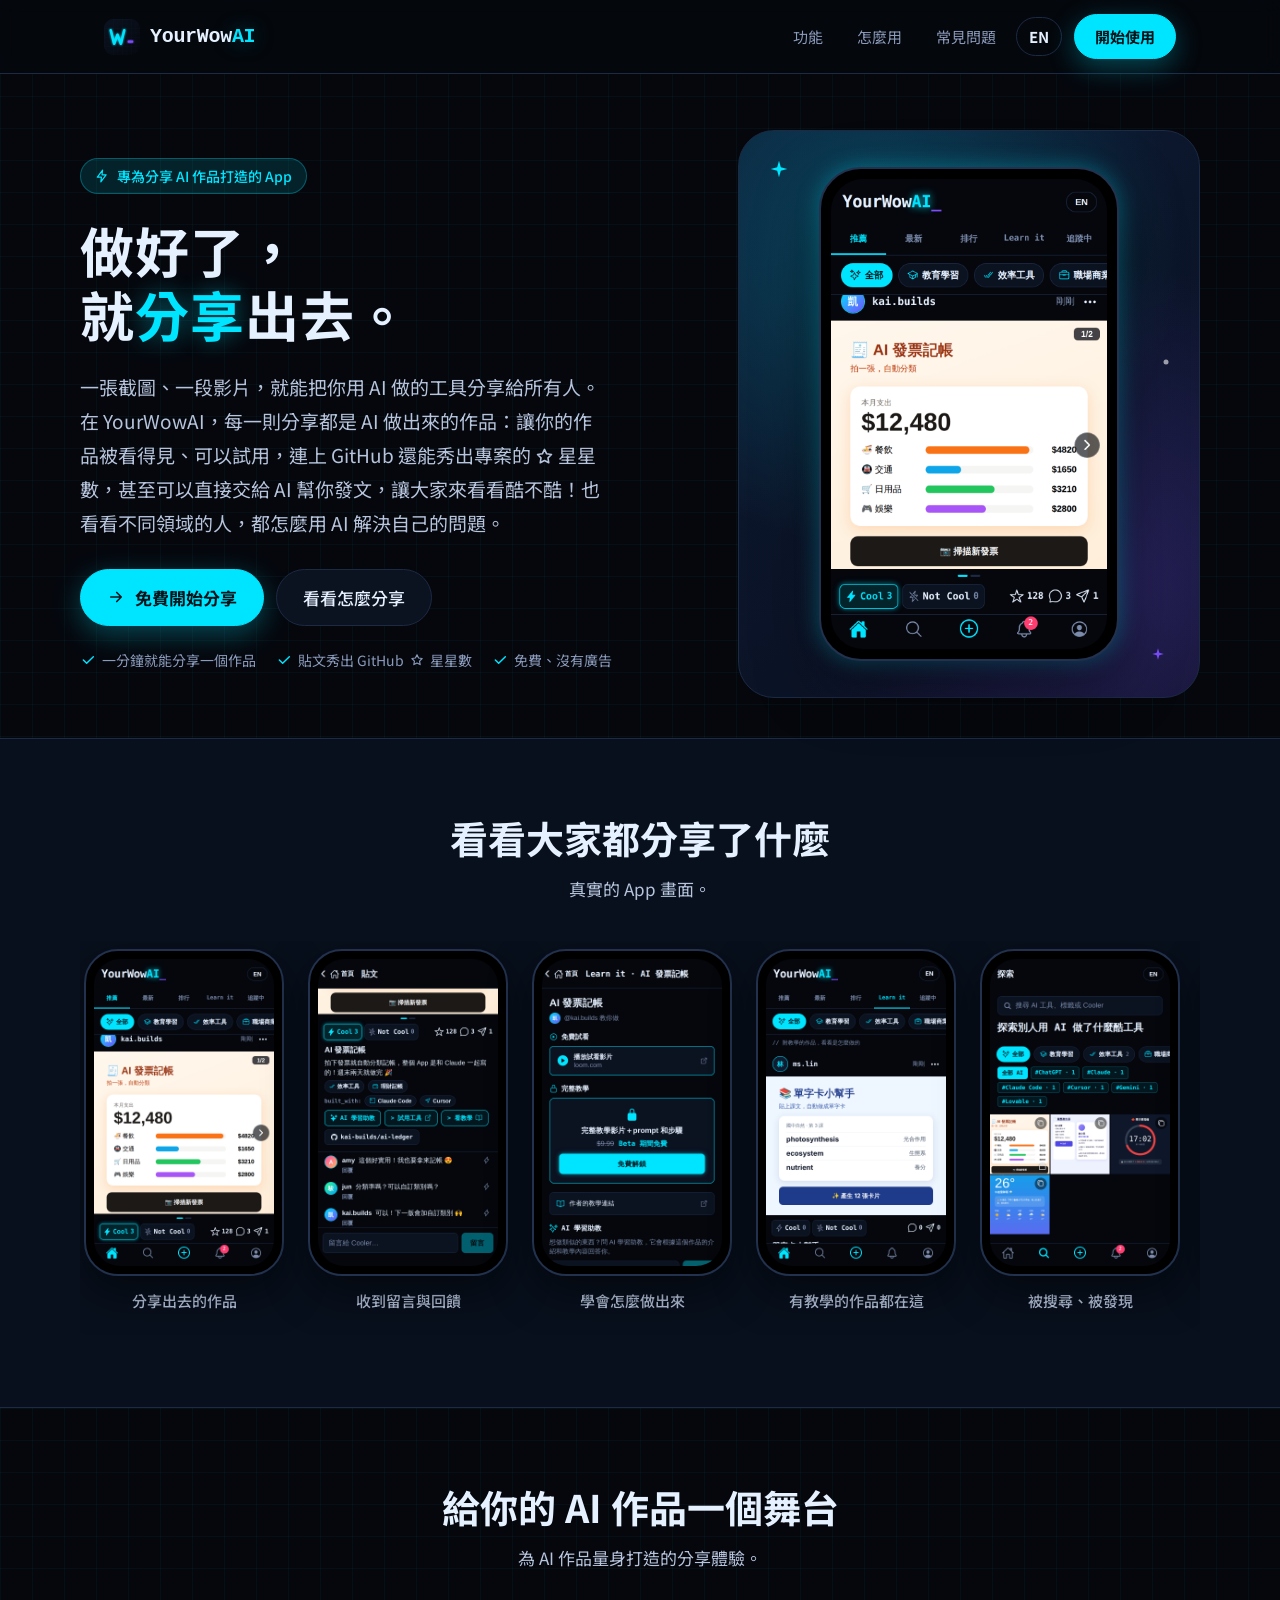
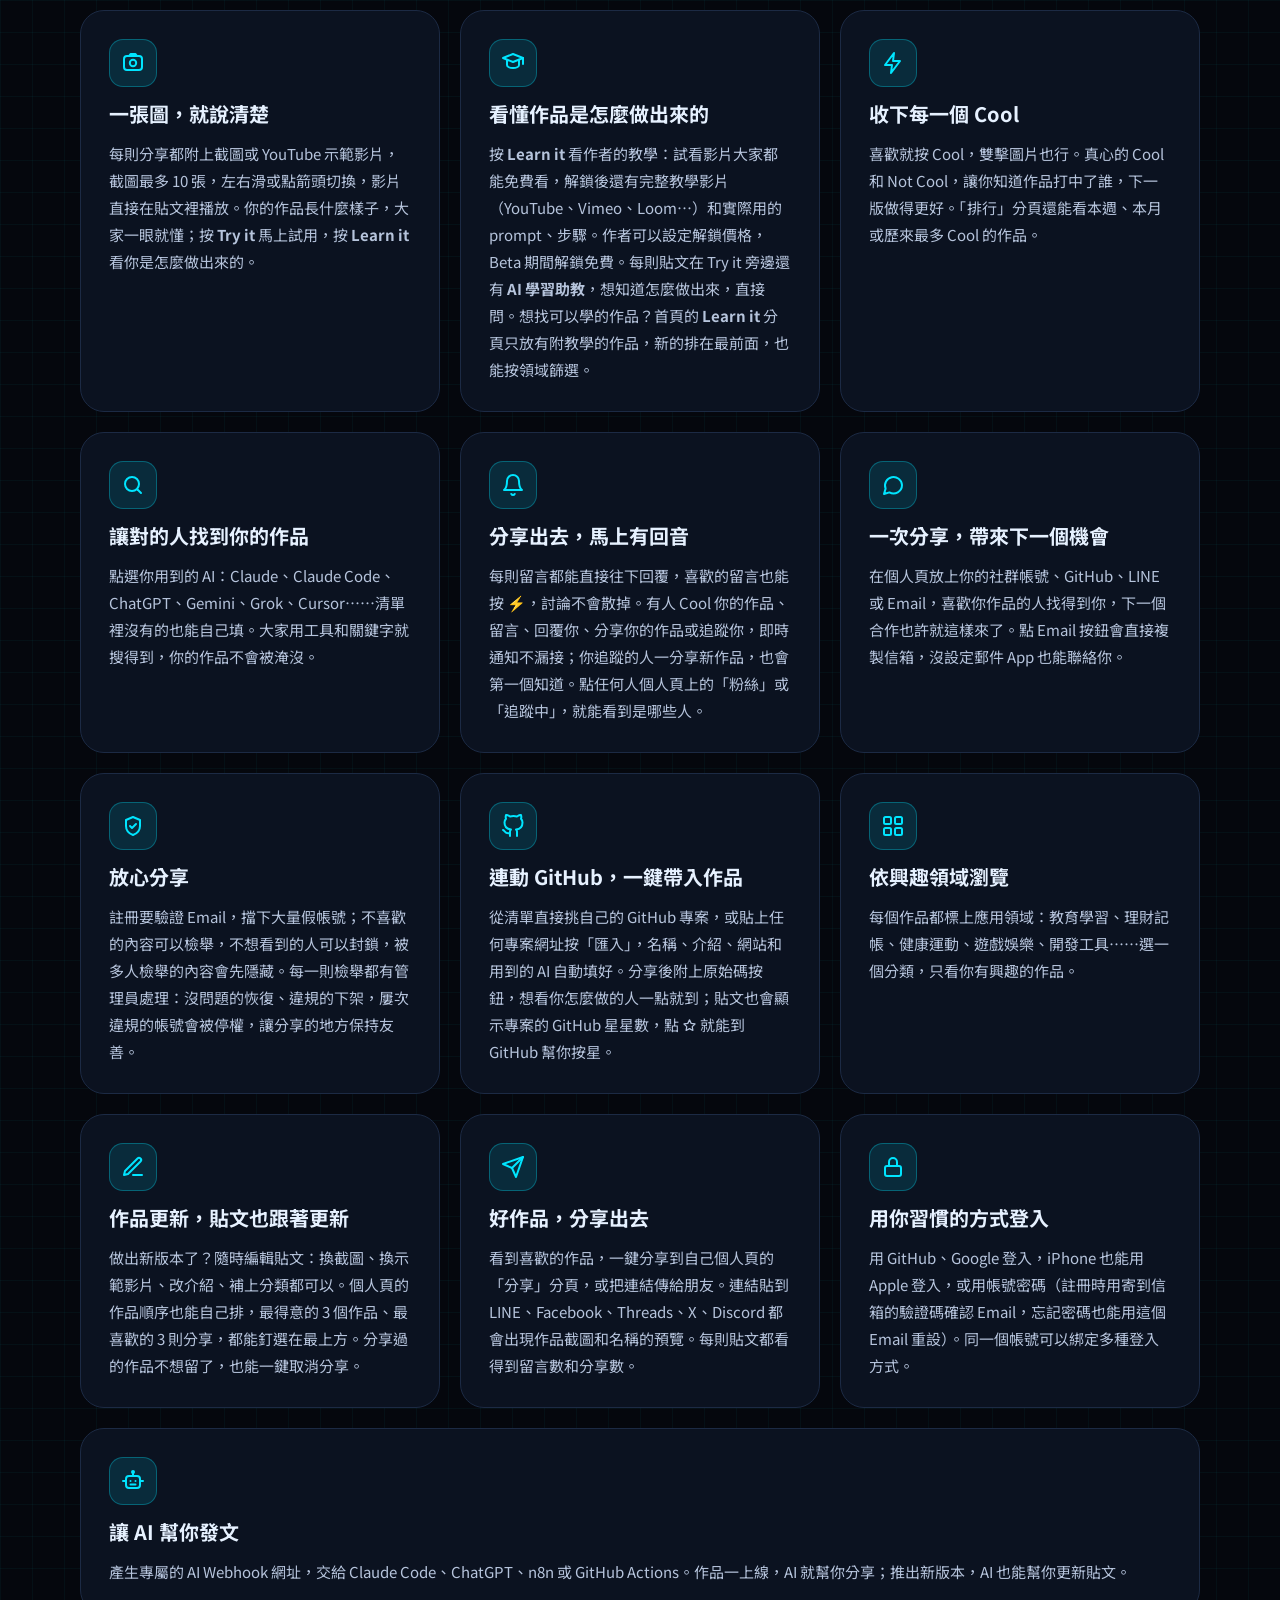
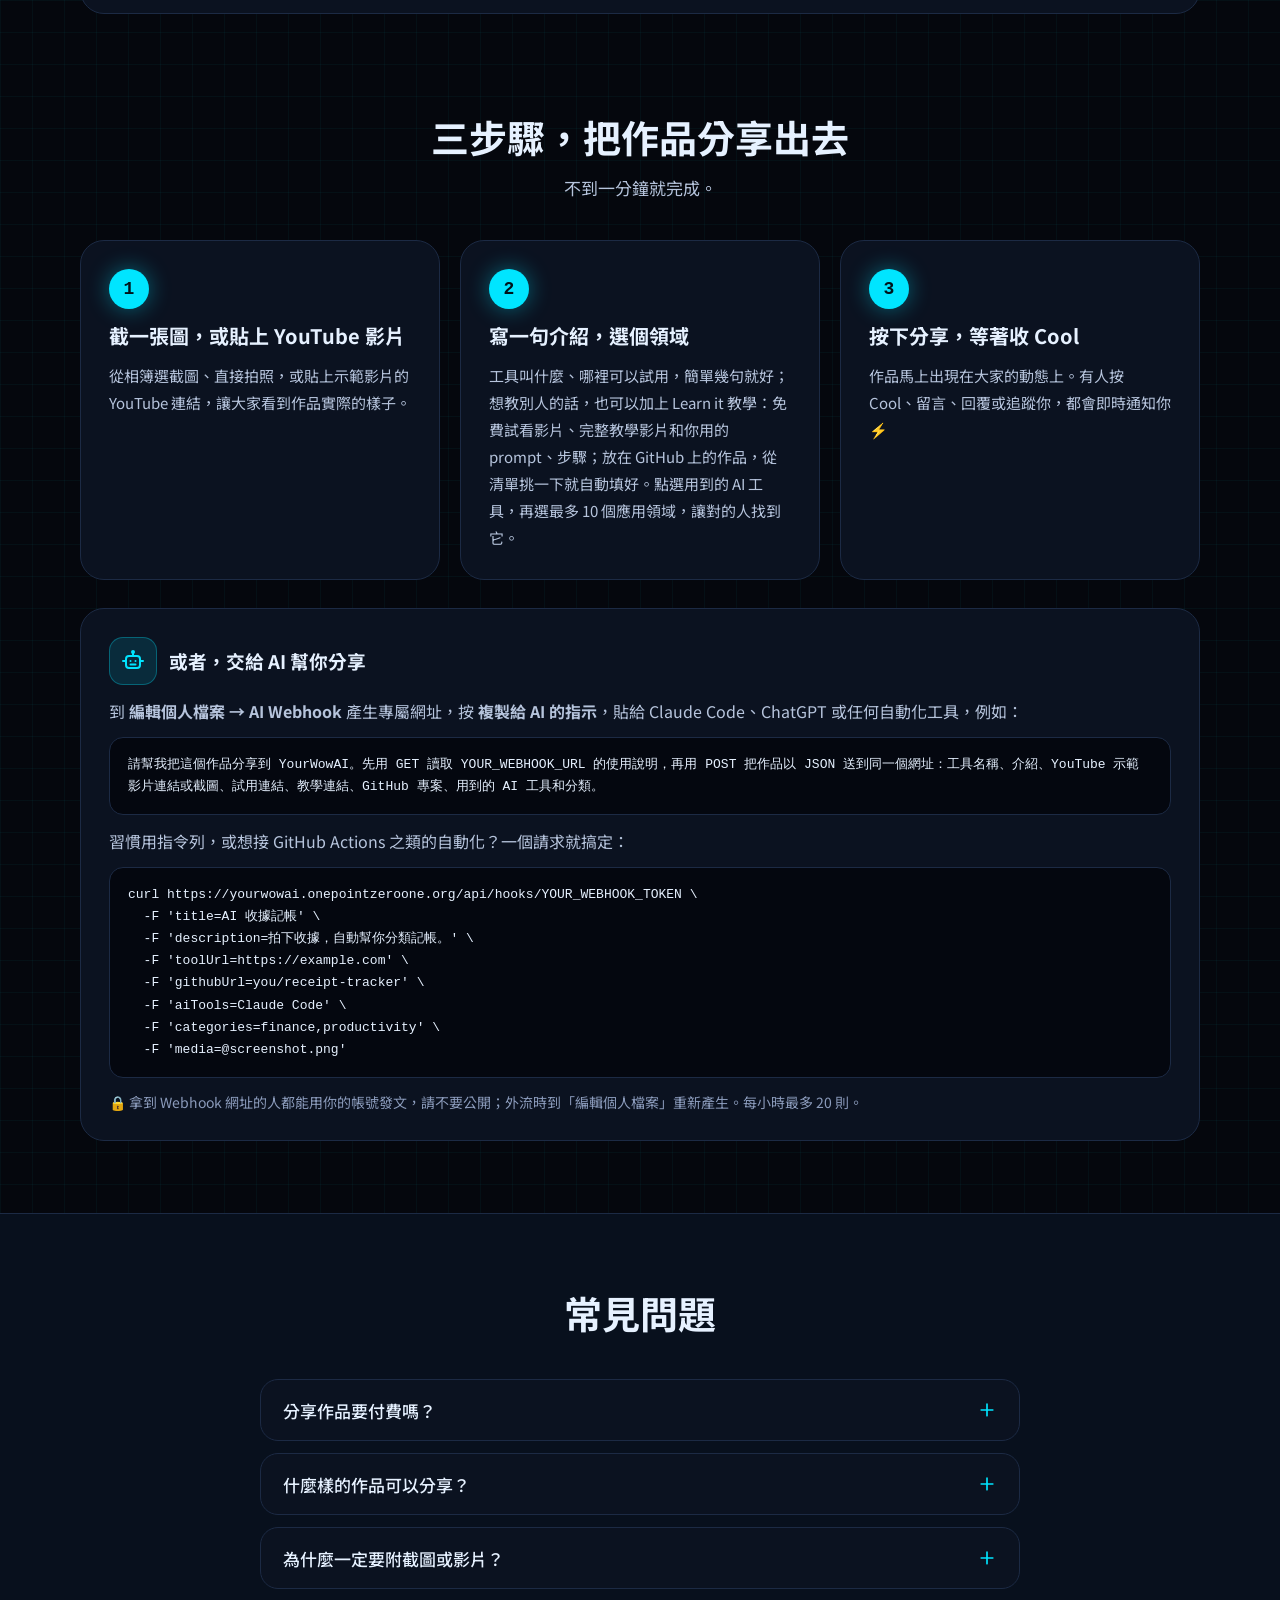
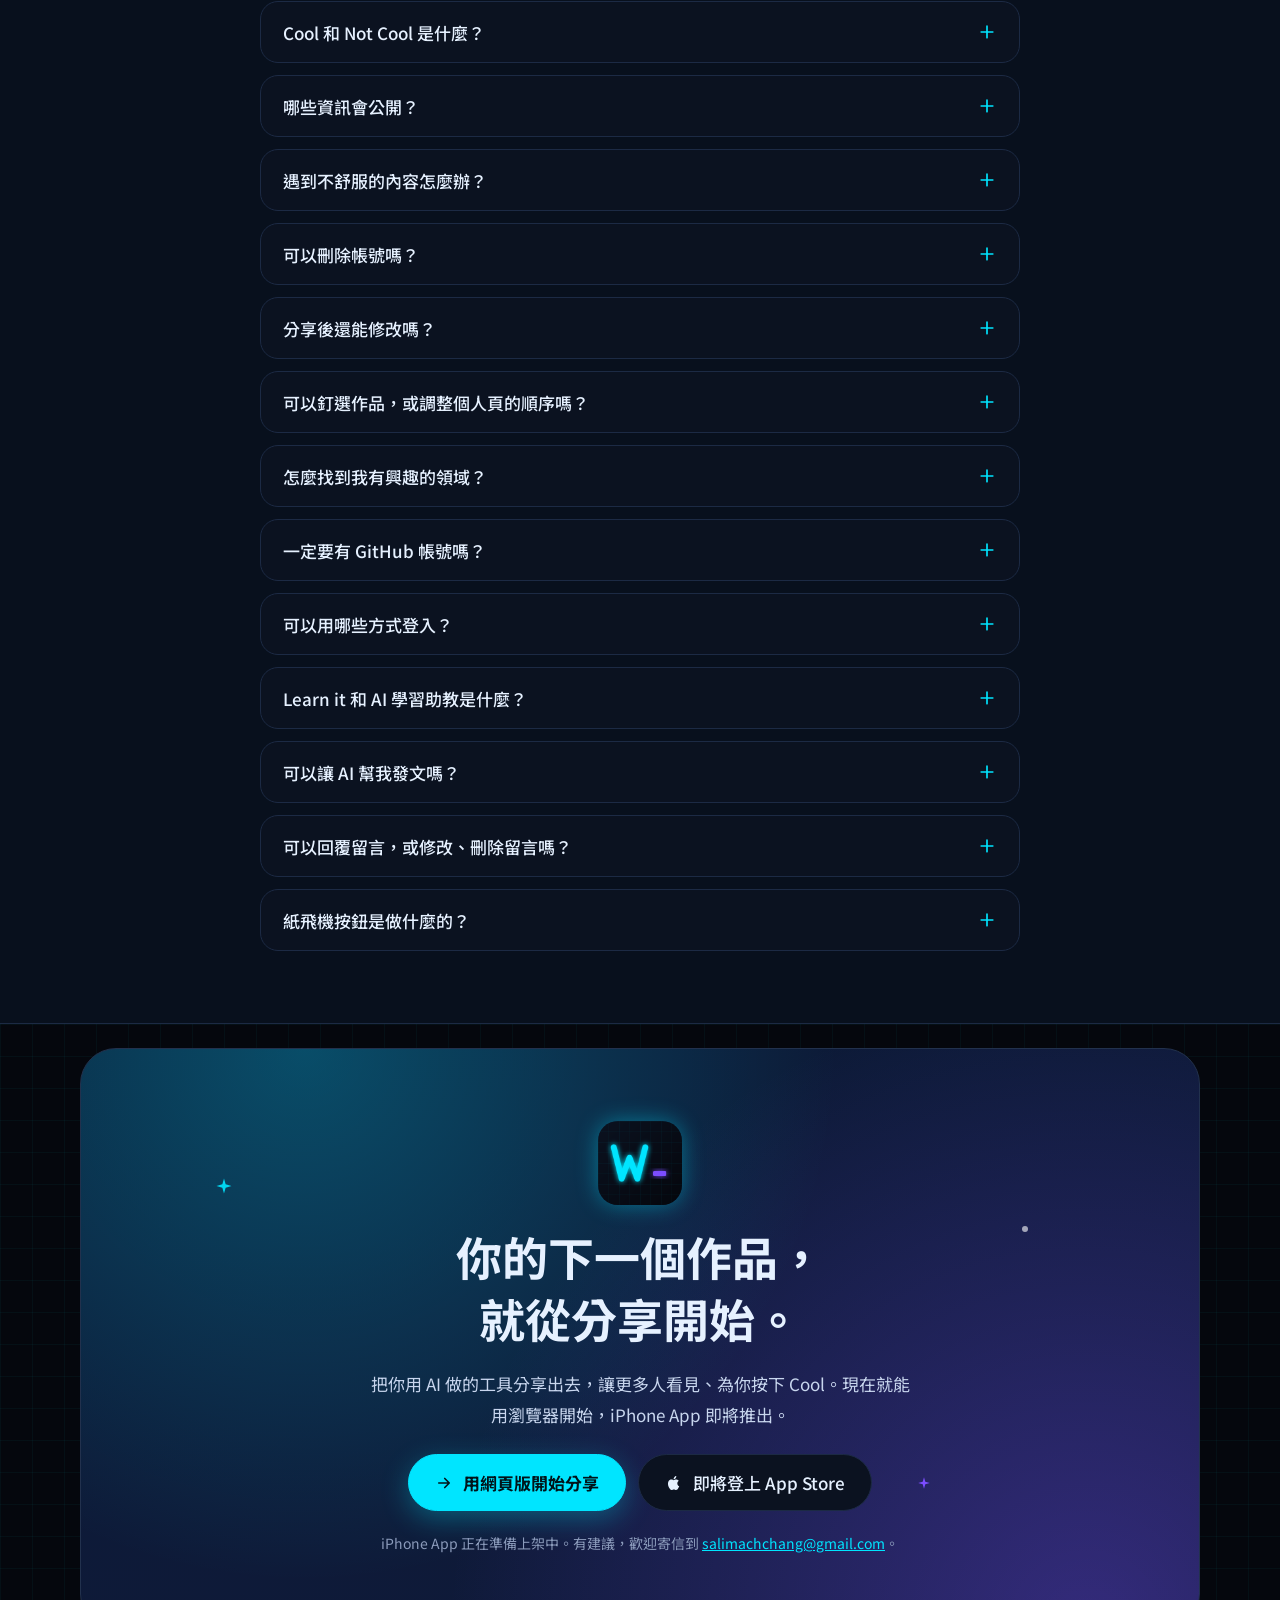
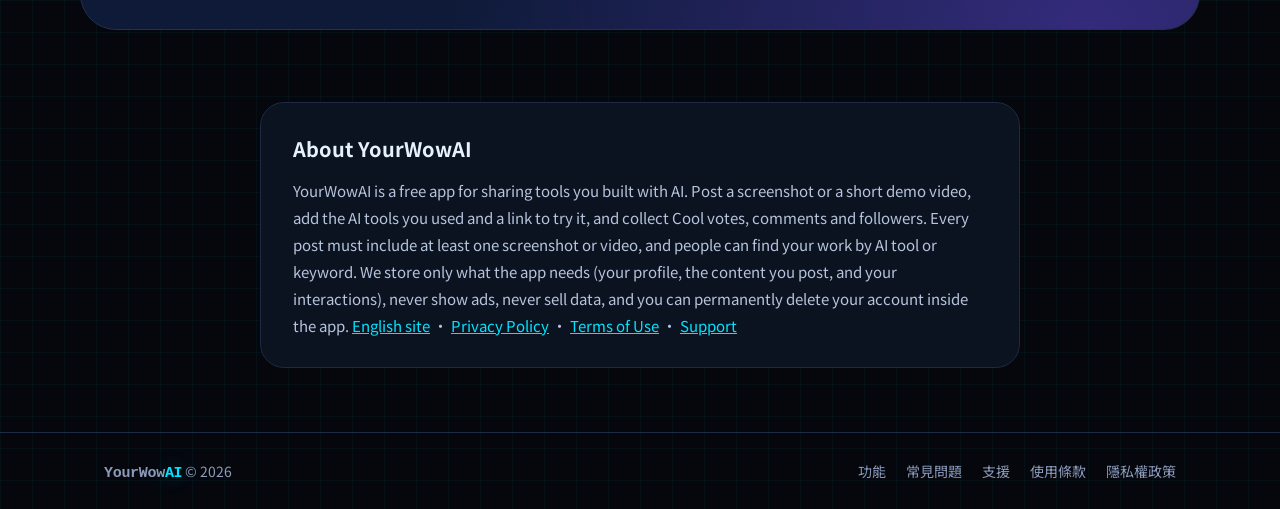
==== commit cbd76f80: "Remove the whole empathy section from both home pages Co-Authored-By: Claude Opus 5.5 <noreply@anthr" ====
--- a/zh/index.html
+++ b/zh/index.html
@@ -73,15 +73,6 @@
   </div>
 </section>
 
-<!-- 共鳴 -->
-<section class="empathy">
-  <div class="container">
-    <p class="eyebrow">做出來的那一刻，最想跟人分享</p>
-    <h2>你跟 AI 合作做的 AI 工具，<br>值得被大家看見</h2>
-    <p class="body">截圖存在相簿、連結放在書籤，最後只有你自己知道它有多酷。YourWowAI 讓分享變得超簡單：附上畫面、寫一句介紹，你的作品就會出現在所有人面前，收到真心的 Cool 和回饋。</p>
-  </div>
-</section>
-
 <!-- 實際畫面 -->
 <section class="section-alt" aria-labelledby="screens-title">
   <div class="container">
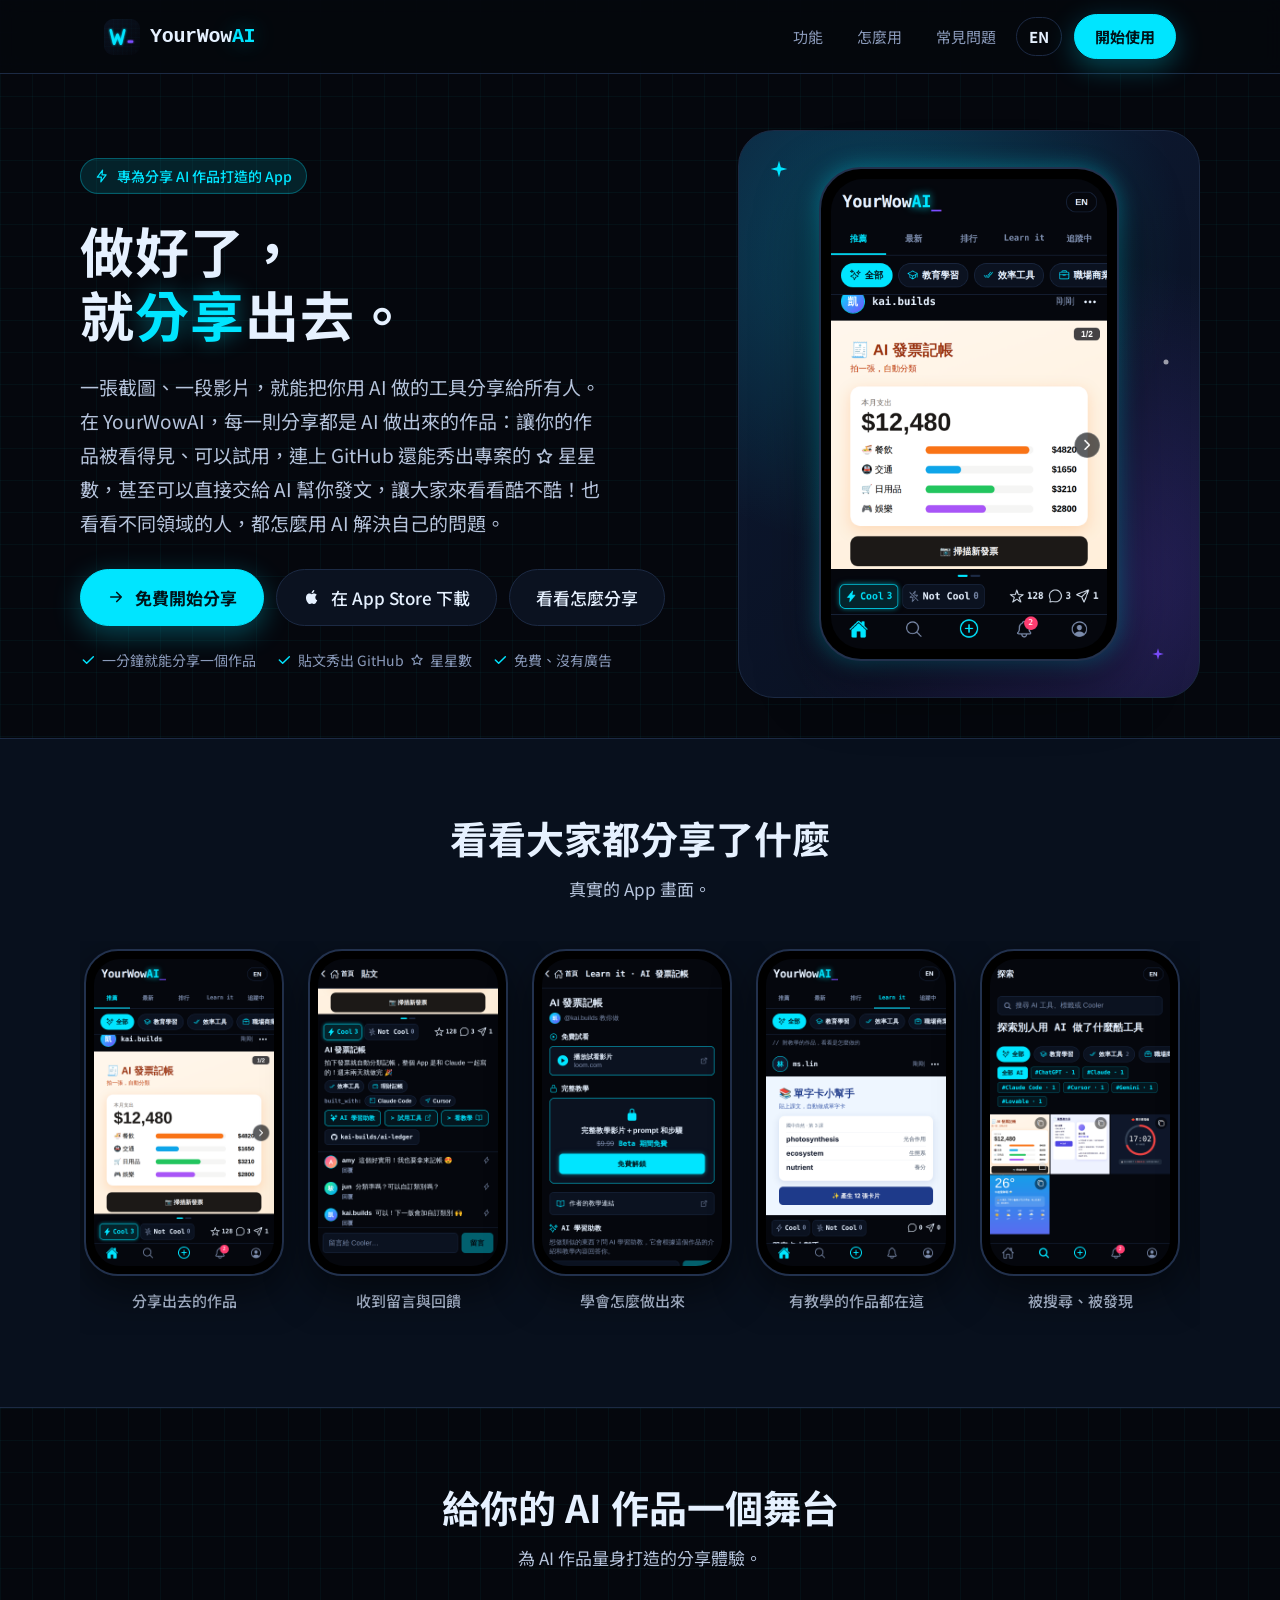
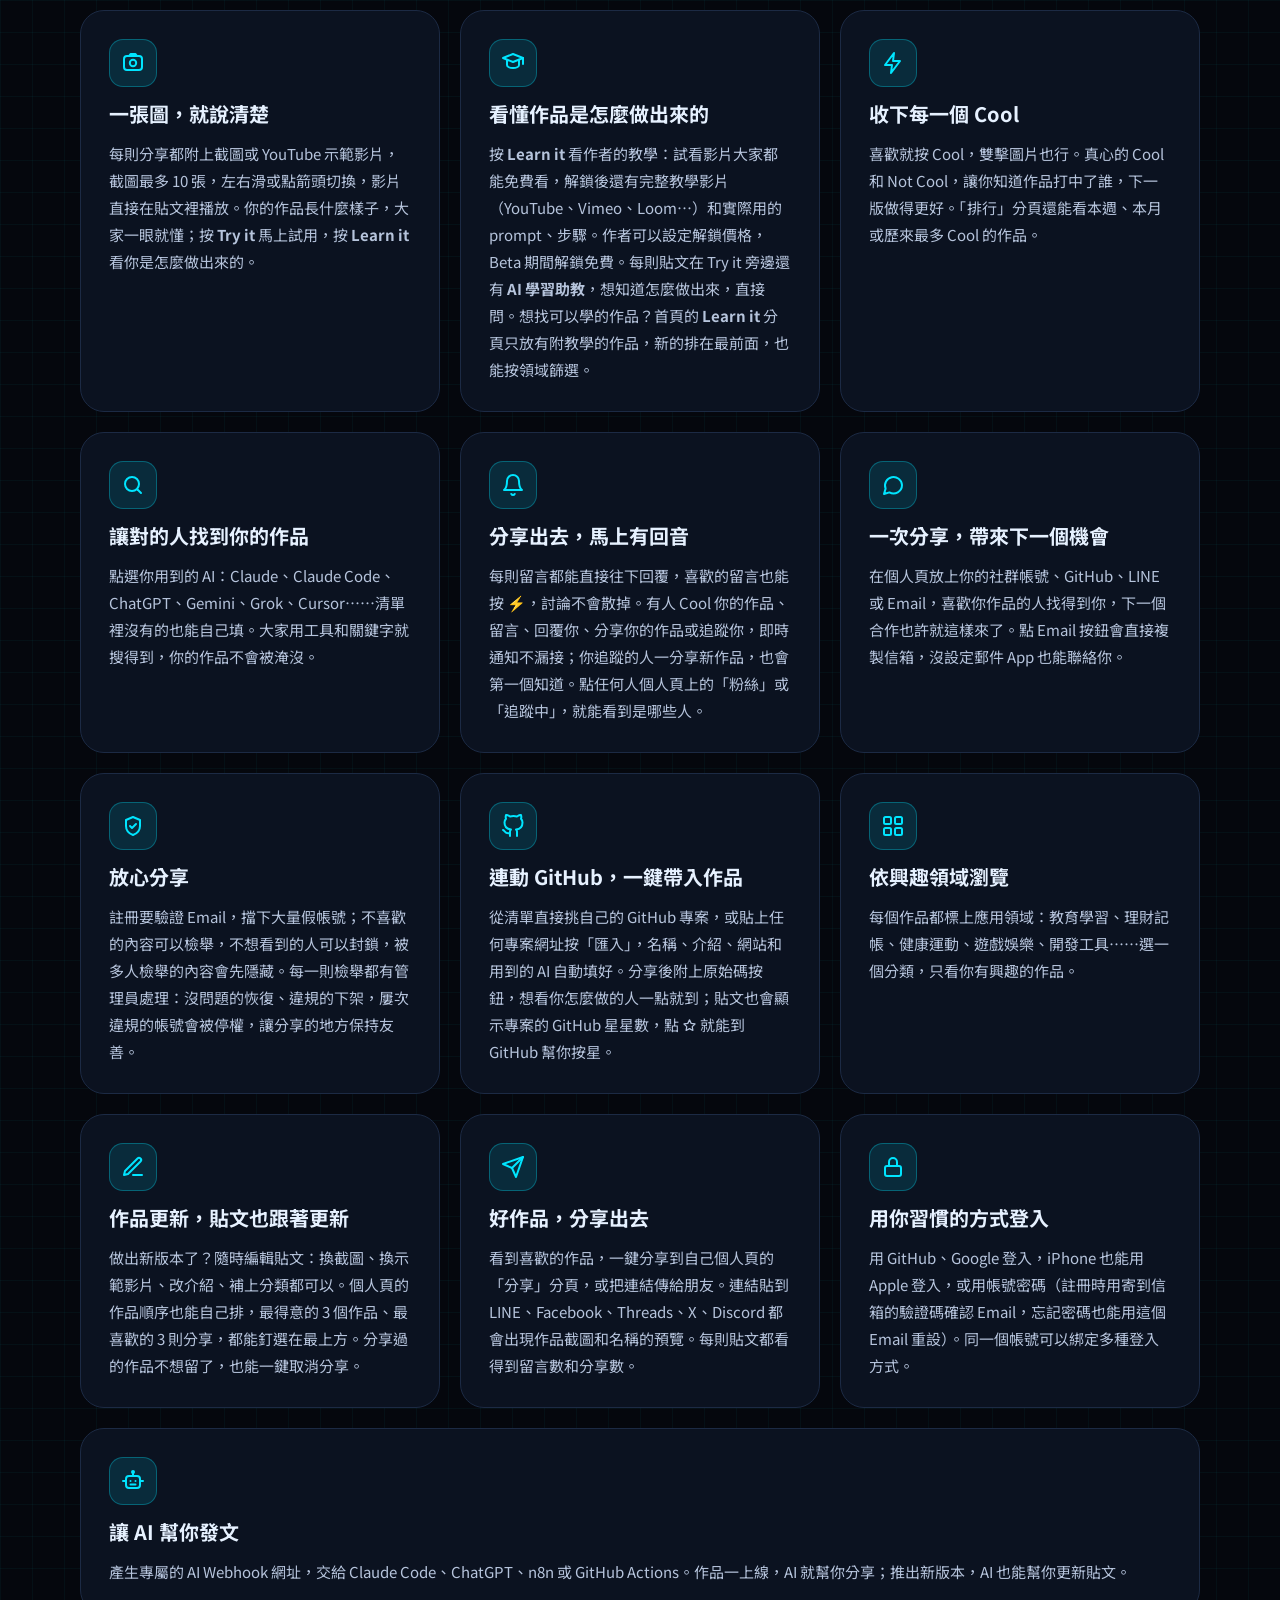
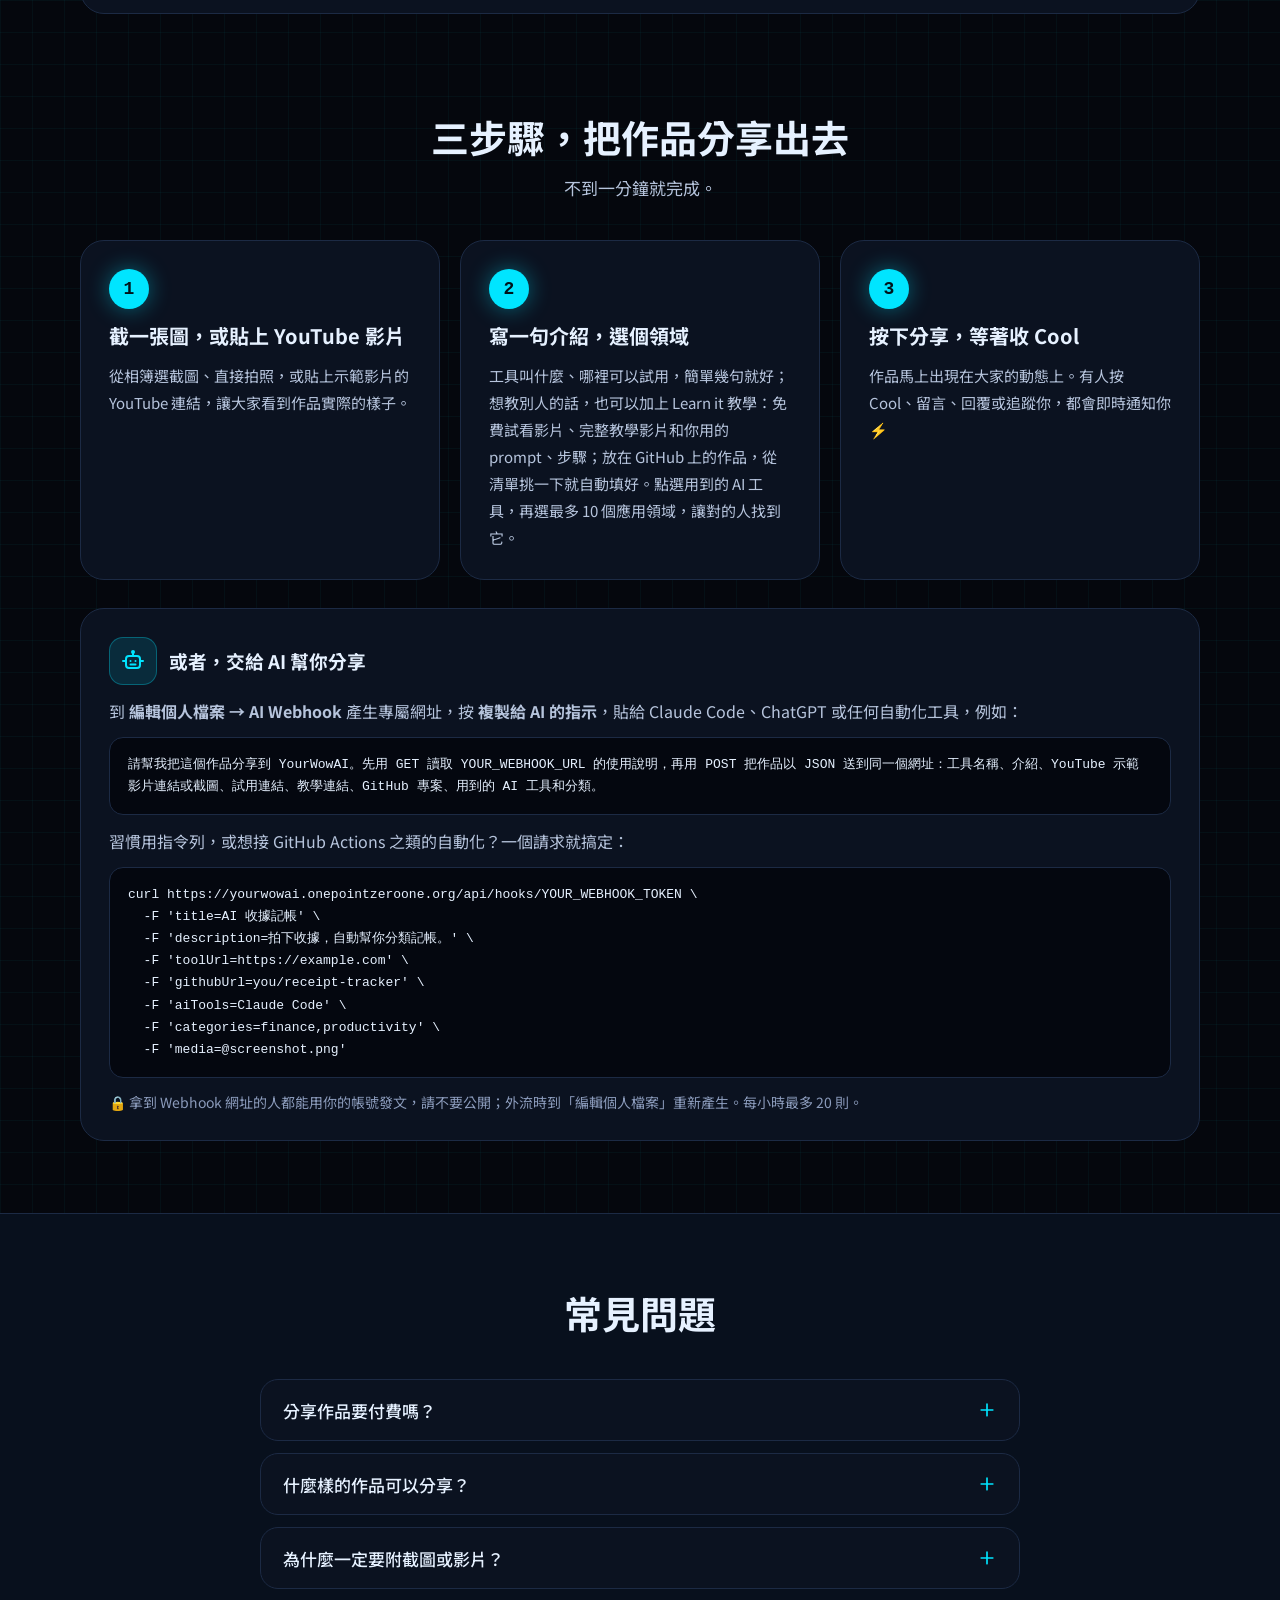
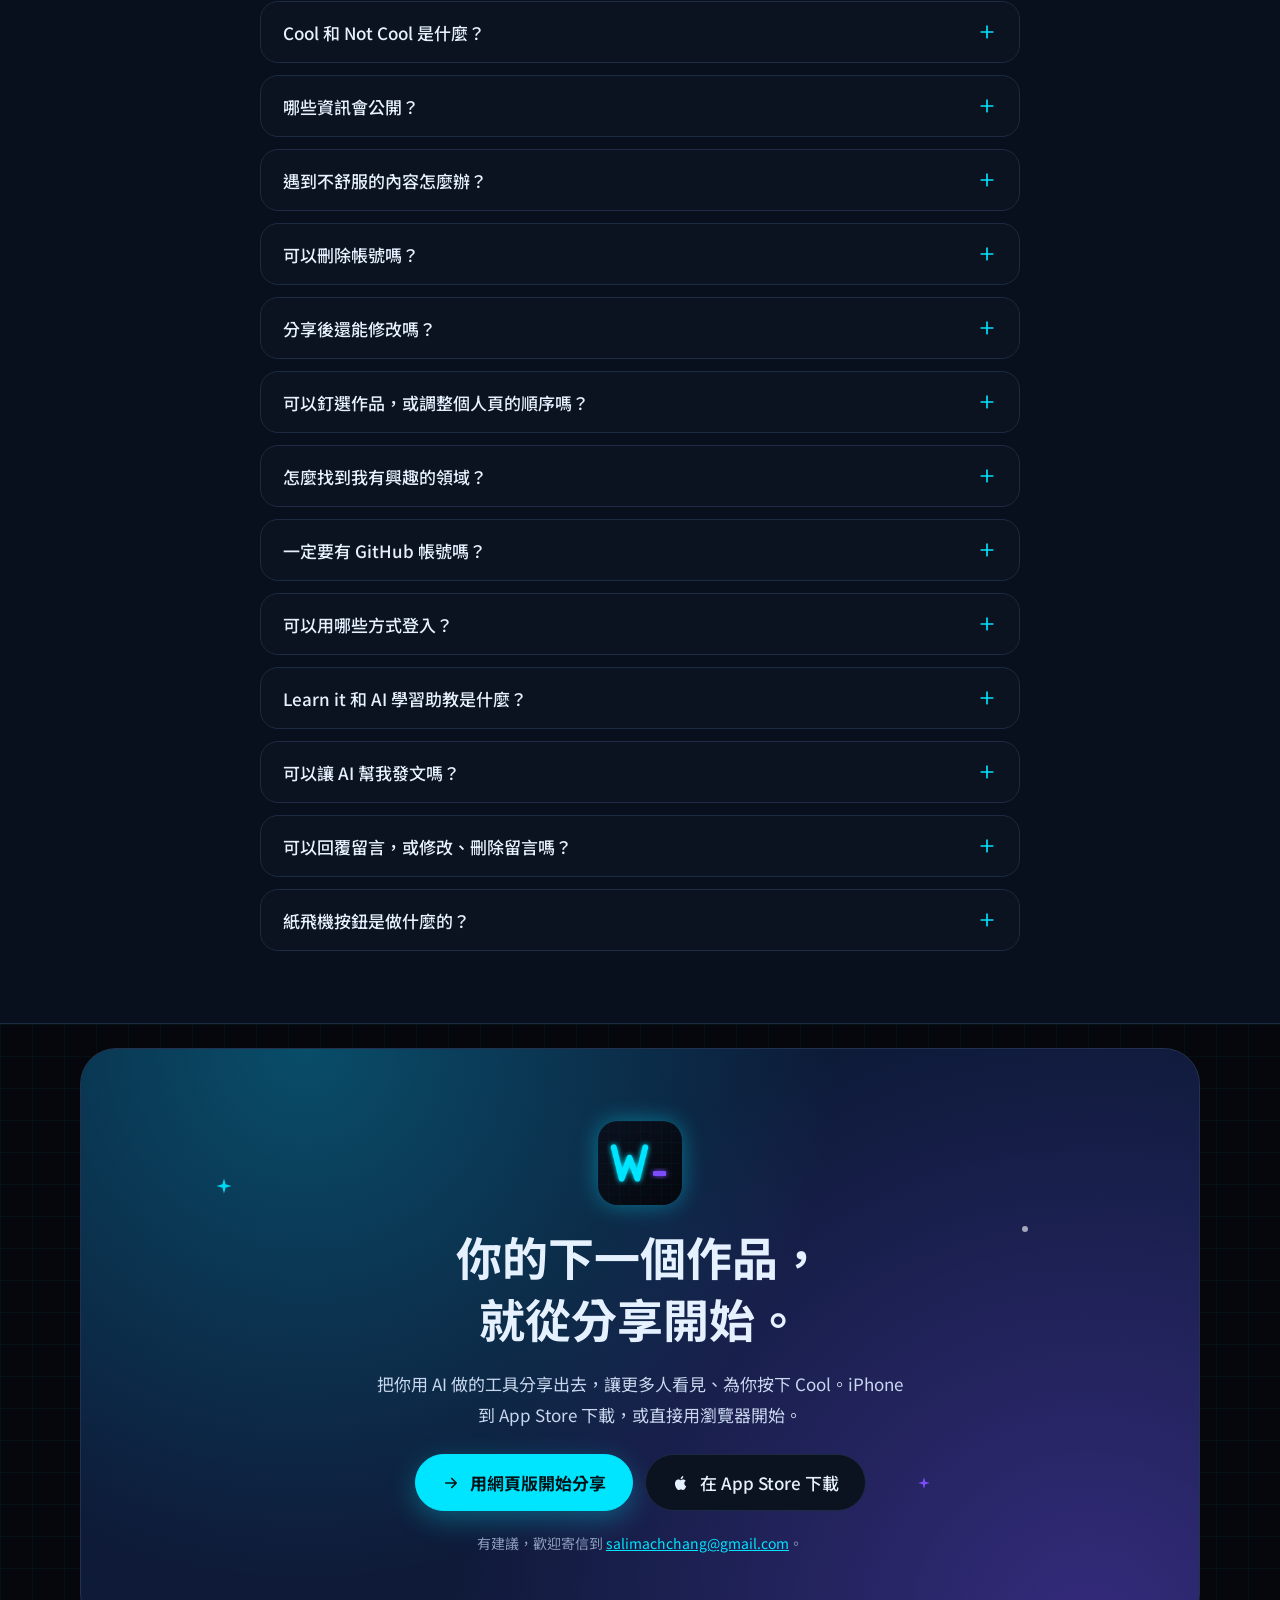
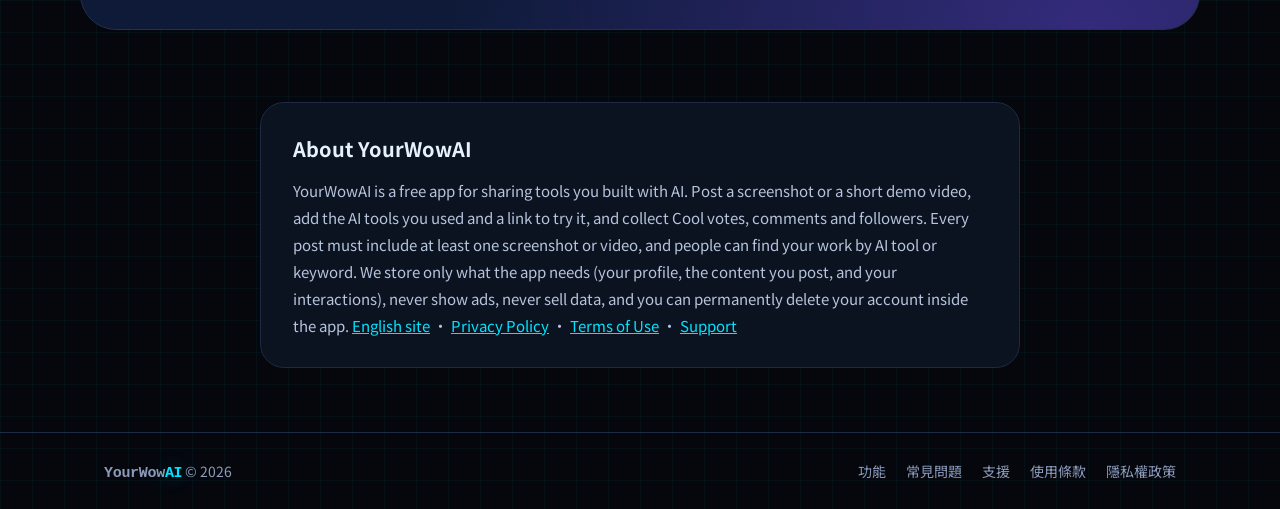
==== commit 808be6e4: "Link the App Store listing now that the iPhone app is live Adds an App Store button to the hero, tur" ====
--- a/zh/index.html
+++ b/zh/index.html
@@ -3,6 +3,7 @@
 <head>
 <meta charset="utf-8">
 <meta name="viewport" content="width=device-width, initial-scale=1">
+<meta name="apple-itunes-app" content="app-id=6827693799">
 <title>YourWowAI｜做好了，就分享出去</title>
 <meta name="description" content="做了一個 AI 工具？附上一張截圖、一段影片，就能分享給所有人，讓更多人看見、為你按下 Cool。YourWowAI：專門分享 AI 作品的 App。">
 <meta property="og:title" content="YourWowAI｜做好了，就分享出去">
@@ -52,6 +53,10 @@
           <svg width="18" height="18" viewBox="0 0 24 24" fill="none" stroke="currentColor" stroke-width="2.2" stroke-linecap="round" stroke-linejoin="round" aria-hidden="true"><path d="M5 12h14M13 6l6 6-6 6"></path></svg>
           免費開始分享
         </a>
+        <a class="btn" href="https://apps.apple.com/app/yourwowai/id6827693799">
+          <svg width="18" height="18" viewBox="0 0 24 24" fill="currentColor" aria-hidden="true"><path d="M16.4 12.6c0-2.3 1.9-3.4 2-3.5-1.1-1.6-2.8-1.8-3.4-1.8-1.4-.1-2.8.9-3.5.9s-1.8-.9-3-.8c-1.5 0-3 .9-3.8 2.3-1.6 2.8-.4 7 1.2 9.3.8 1.1 1.7 2.4 2.9 2.3 1.2 0 1.6-.7 3-.7s1.8.7 3 .7c1.3 0 2.1-1.1 2.8-2.3.9-1.3 1.3-2.6 1.3-2.7 0 0-2.5-1-2.5-3.7zM14.1 5.8c.6-.8 1.1-1.9 1-3-.9 0-2.1.6-2.7 1.4-.6.7-1.1 1.8-1 2.9 1 .1 2.1-.5 2.7-1.3z"></path></svg>
+          在 App Store 下載
+        </a>
         <a class="btn" href="#how">看看怎麼分享</a>
       </div>
       <div class="checks">
@@ -296,20 +301,19 @@
     <svg class="sparkle" width="14" height="14" viewBox="0 0 24 24" aria-hidden="true" style="bottom: 24%; right: 24%;"><path d="M12 2l2.2 7.8L22 12l-7.8 2.2L12 22l-2.2-7.8L2 12l7.8-2.2z" fill="#7c4dff"></path></svg>
     <img class="app-icon" src="../assets/apple-touch-icon.png" alt="YourWowAI App 圖示" width="84" height="84">
     <h2>你的下一個作品，<br>就從分享開始。</h2>
-    <p>把你用 AI 做的工具分享出去，讓更多人看見、為你按下 Cool。現在就能用瀏覽器開始，iPhone App 即將推出。</p>
+    <p>把你用 AI 做的工具分享出去，讓更多人看見、為你按下 Cool。iPhone 到 App Store 下載，或直接用瀏覽器開始。</p>
     <p class="live-stats live-stats-center is-loading" data-live-stats><span class="live-dot" aria-hidden="true"></span><span>已有 <b data-stat="users">0</b> 位 <b>AI 創作者</b> 加入 · 分享了 <b data-stat="posts">0</b> 個 <b>作品</b></span></p>
     <div class="cta-row cta-center">
       <a class="btn btn-primary" href="https://yourwowai.onepointzeroone.org/?lang=zh">
         <svg width="18" height="18" viewBox="0 0 24 24" fill="none" stroke="currentColor" stroke-width="2.2" stroke-linecap="round" stroke-linejoin="round" aria-hidden="true"><path d="M5 12h14M13 6l6 6-6 6"></path></svg>
         用網頁版開始分享
       </a>
-    <!-- App Store 上架後，把下面這個按鈕的 href 換成 App Store 連結，並拿掉 aria-disabled -->
-    <a class="btn" href="#install" aria-disabled="true">
+    <a class="btn" href="https://apps.apple.com/app/yourwowai/id6827693799">
       <svg width="18" height="18" viewBox="0 0 24 24" fill="currentColor" aria-hidden="true"><path d="M16.4 12.6c0-2.3 1.9-3.4 2-3.5-1.1-1.6-2.8-1.8-3.4-1.8-1.4-.1-2.8.9-3.5.9s-1.8-.9-3-.8c-1.5 0-3 .9-3.8 2.3-1.6 2.8-.4 7 1.2 9.3.8 1.1 1.7 2.4 2.9 2.3 1.2 0 1.6-.7 3-.7s1.8.7 3 .7c1.3 0 2.1-1.1 2.8-2.3.9-1.3 1.3-2.6 1.3-2.7 0 0-2.5-1-2.5-3.7zM14.1 5.8c.6-.8 1.1-1.9 1-3-.9 0-2.1.6-2.7 1.4-.6.7-1.1 1.8-1 2.9 1 .1 2.1-.5 2.7-1.3z"></path></svg>
-      即將登上 App Store
+      在 App Store 下載
     </a>
     </div>
-    <p class="install-note">iPhone App 正在準備上架中。有建議，歡迎寄信到 <a href="mailto:salimachchang@gmail.com">salimachchang@gmail.com</a>。</p>
+    <p class="install-note">有建議，歡迎寄信到 <a href="mailto:salimachchang@gmail.com">salimachchang@gmail.com</a>。</p>
   </div>
 </section>
 
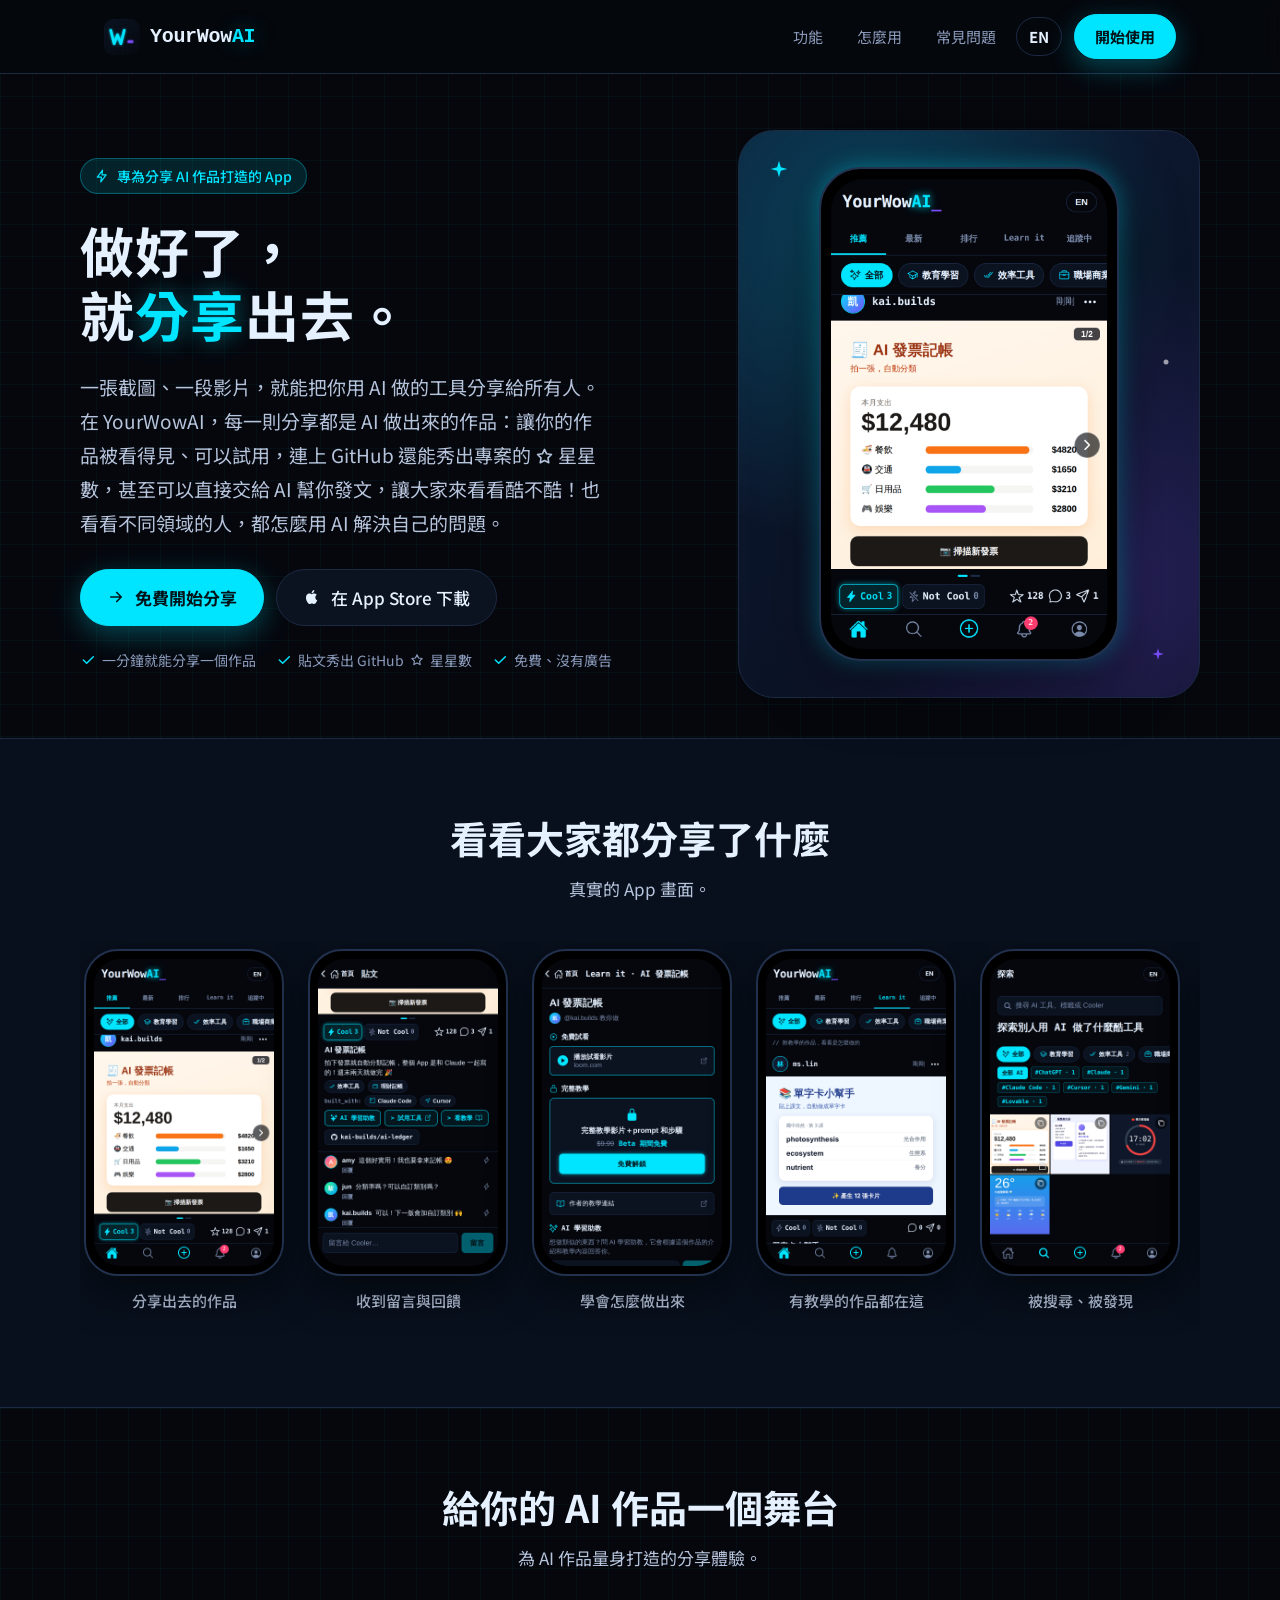
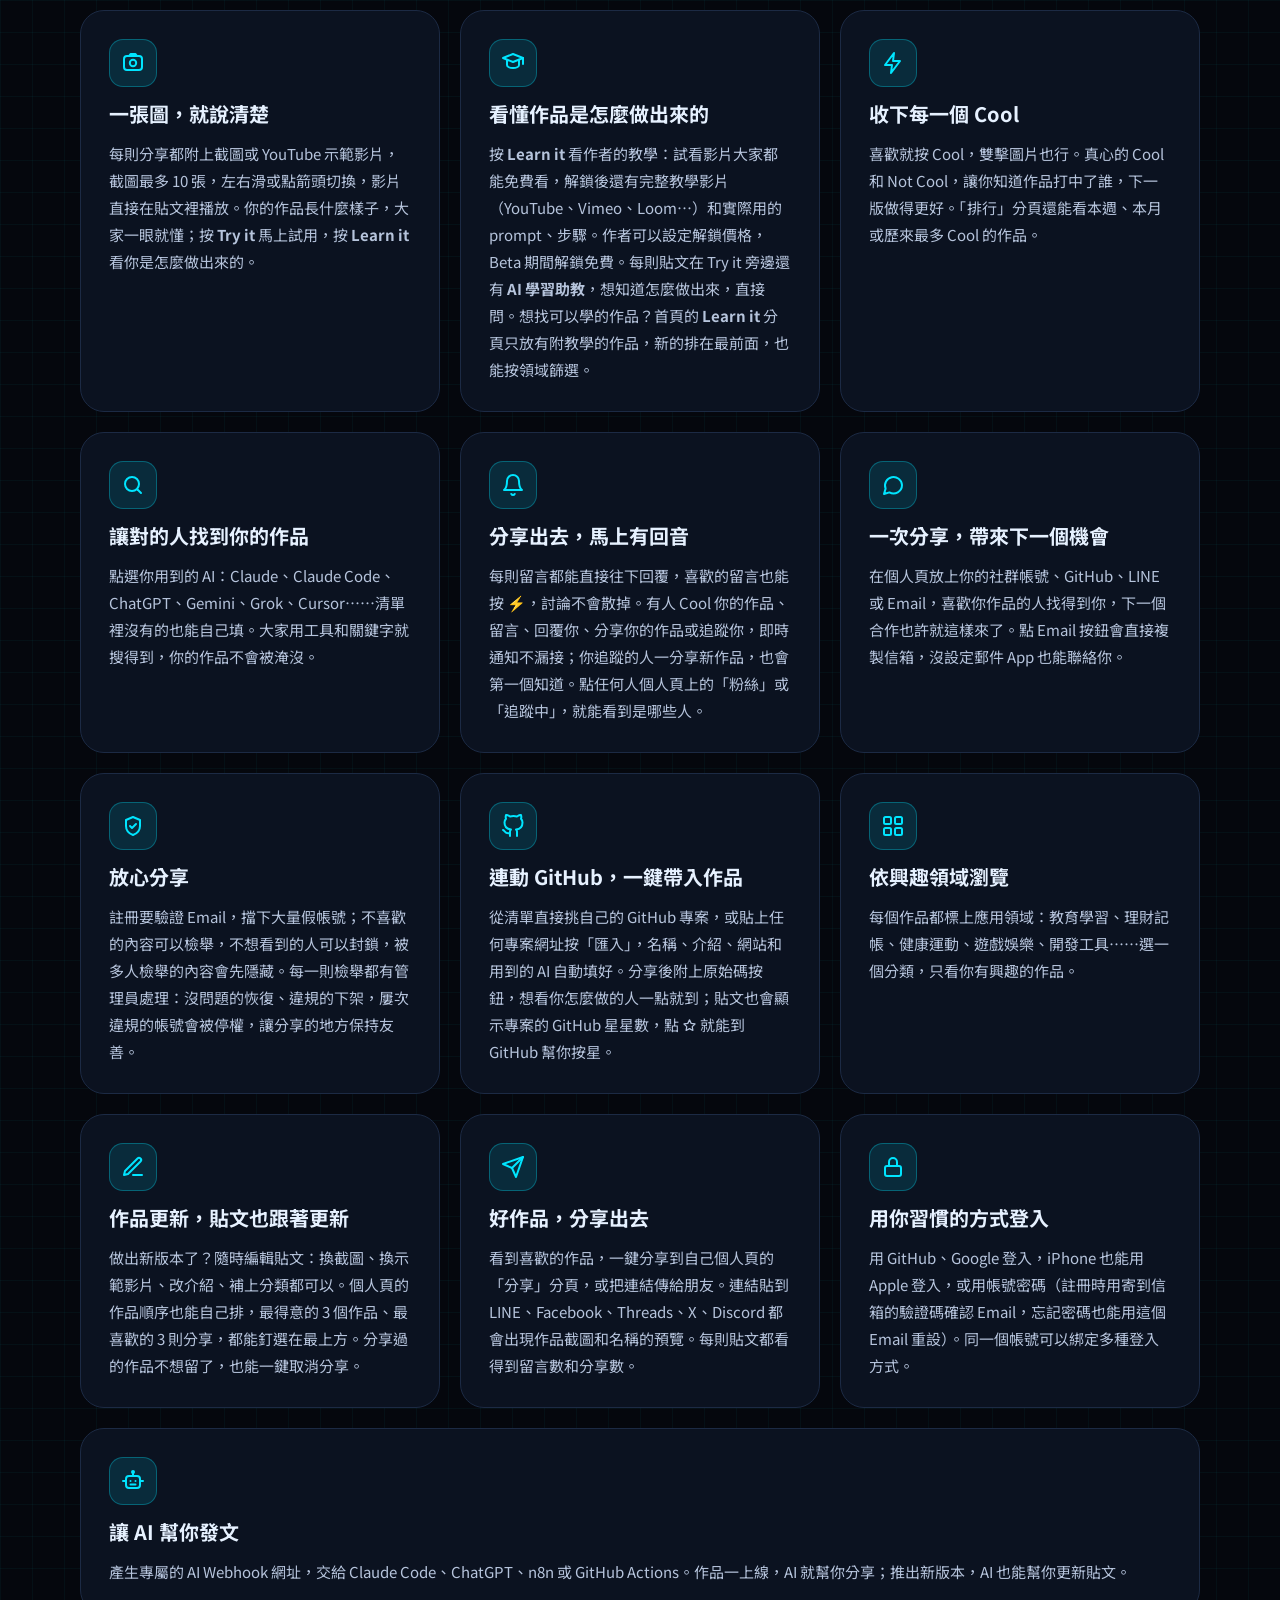
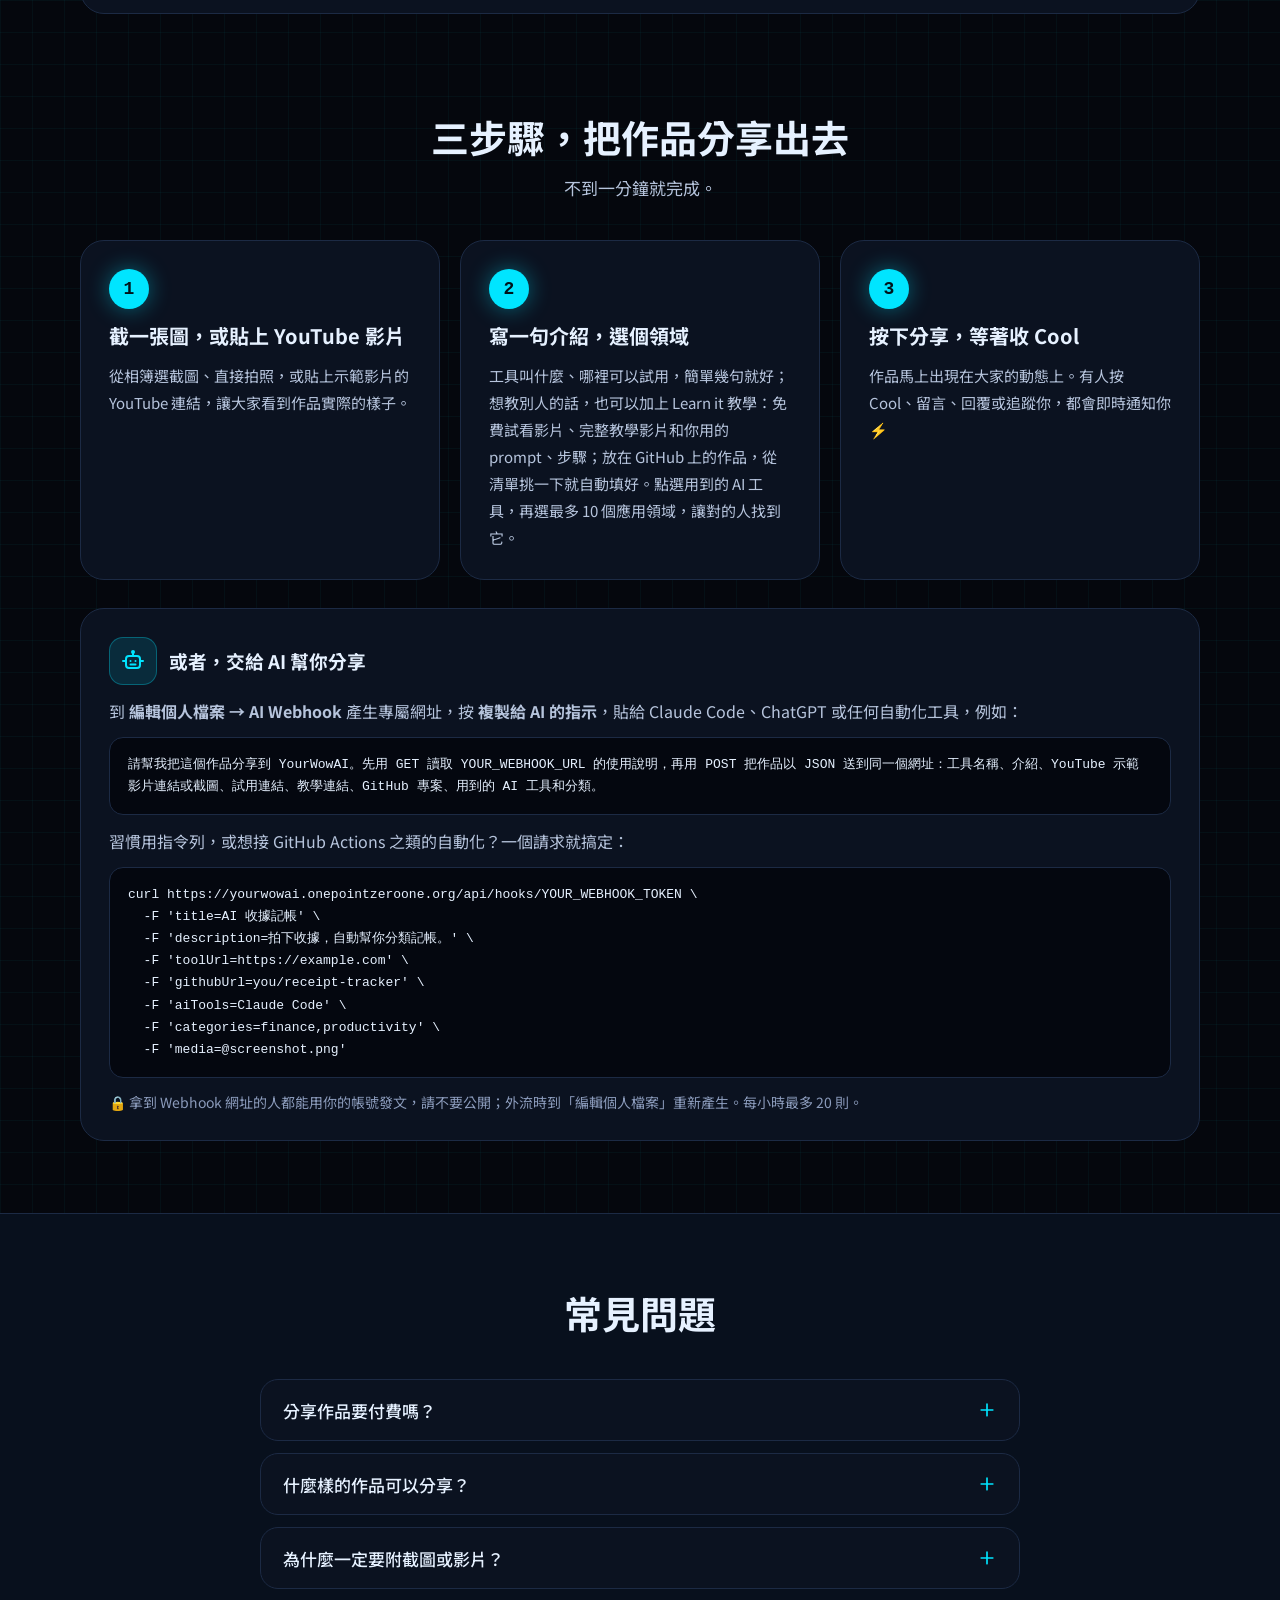
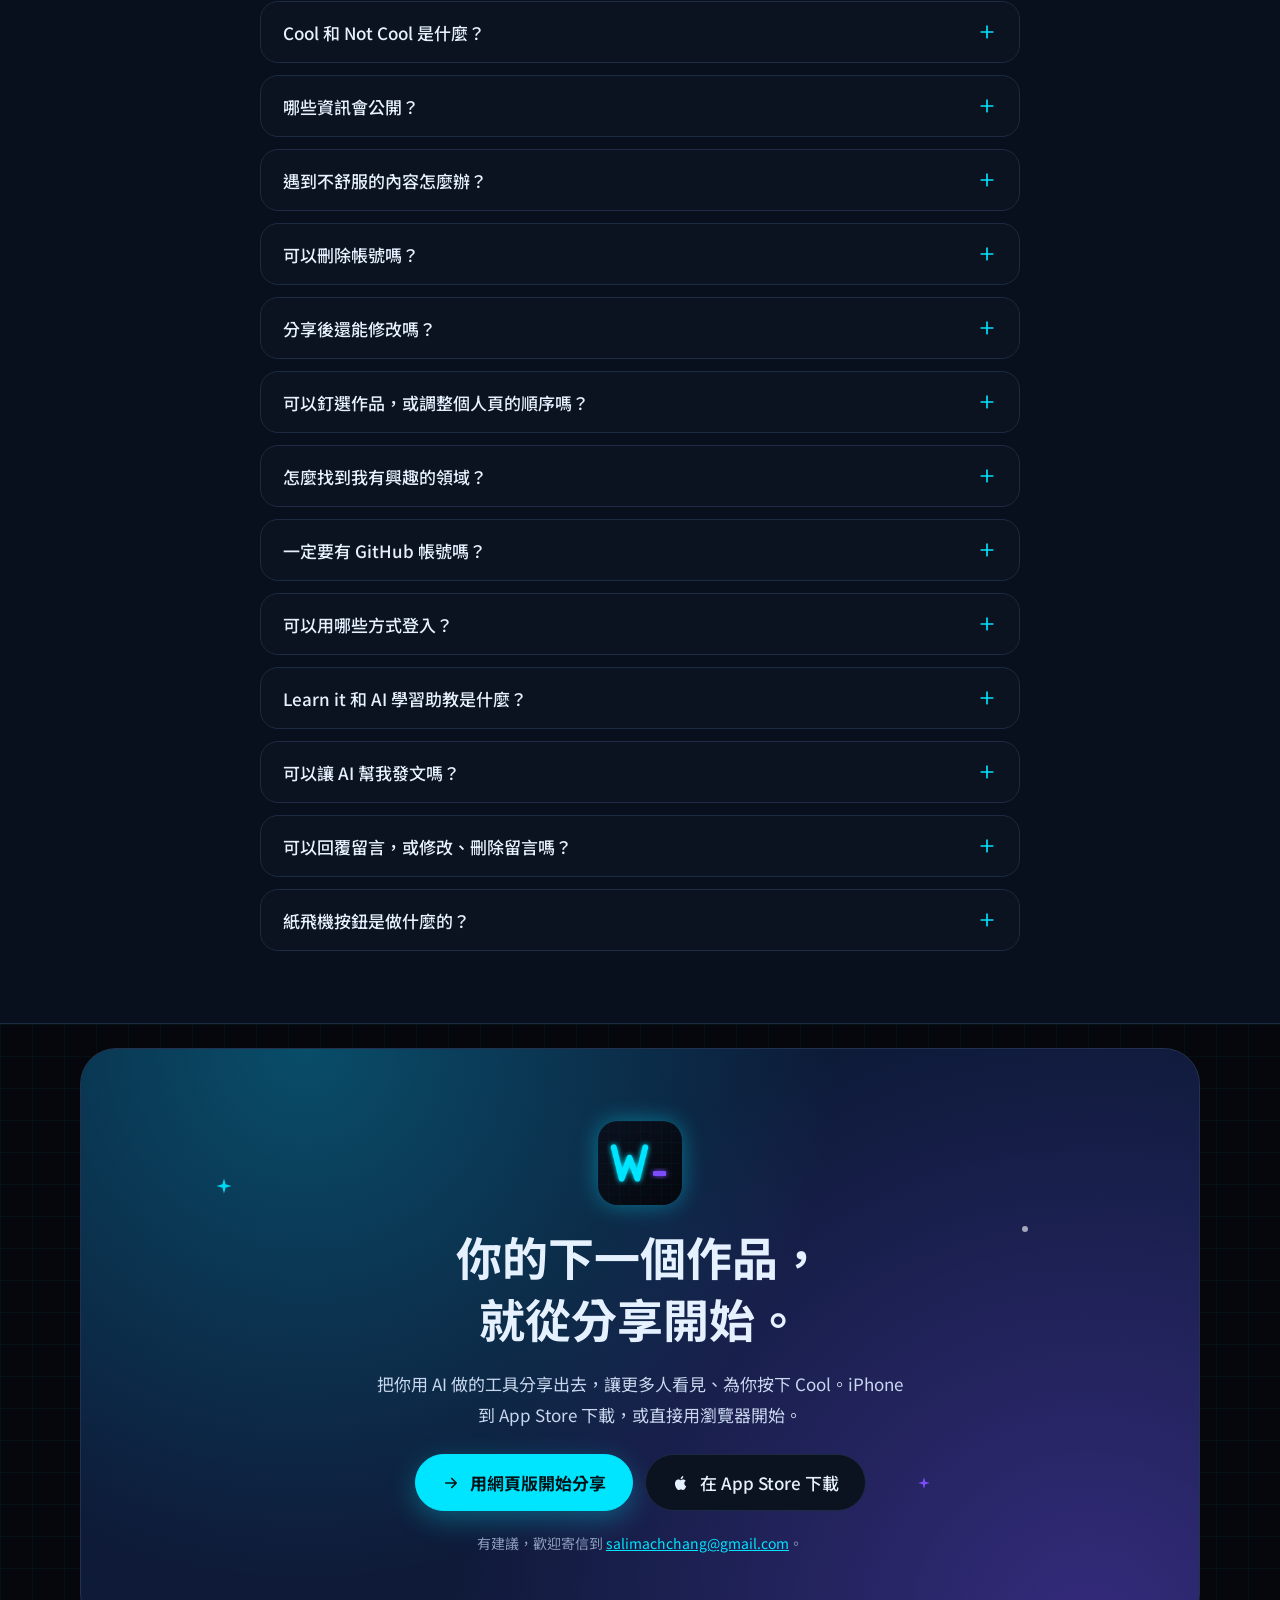
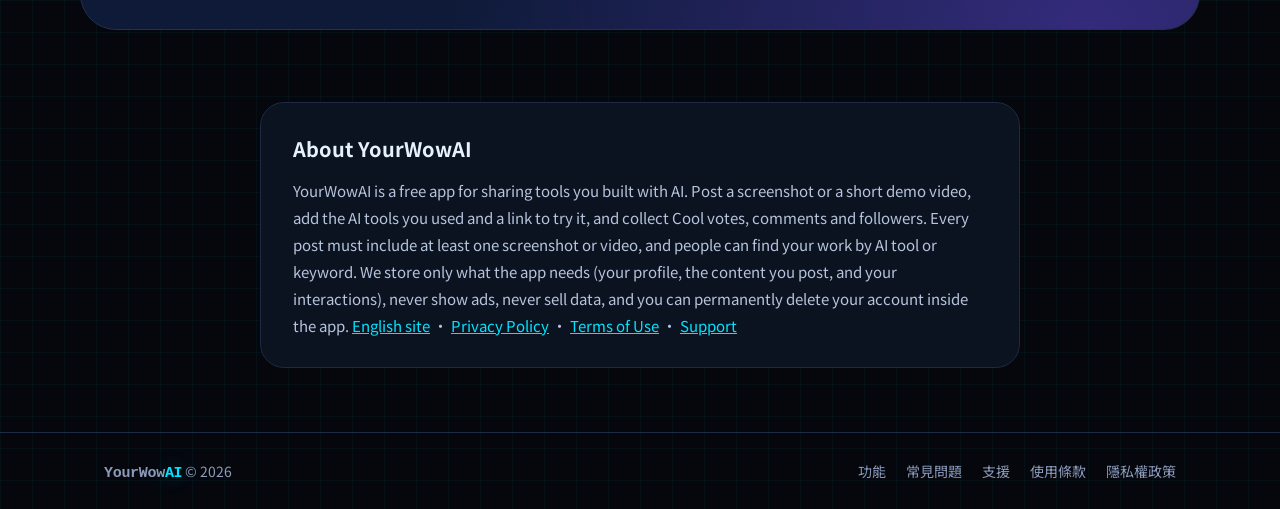
==== commit 9f973c27: "Remove the 'See how it works' hero button Co-Authored-By: Claude Opus 5.5 <noreply@anthropic.com> Cl" ====
--- a/zh/index.html
+++ b/zh/index.html
@@ -57,7 +57,6 @@
           <svg width="18" height="18" viewBox="0 0 24 24" fill="currentColor" aria-hidden="true"><path d="M16.4 12.6c0-2.3 1.9-3.4 2-3.5-1.1-1.6-2.8-1.8-3.4-1.8-1.4-.1-2.8.9-3.5.9s-1.8-.9-3-.8c-1.5 0-3 .9-3.8 2.3-1.6 2.8-.4 7 1.2 9.3.8 1.1 1.7 2.4 2.9 2.3 1.2 0 1.6-.7 3-.7s1.8.7 3 .7c1.3 0 2.1-1.1 2.8-2.3.9-1.3 1.3-2.6 1.3-2.7 0 0-2.5-1-2.5-3.7zM14.1 5.8c.6-.8 1.1-1.9 1-3-.9 0-2.1.6-2.7 1.4-.6.7-1.1 1.8-1 2.9 1 .1 2.1-.5 2.7-1.3z"></path></svg>
           在 App Store 下載
         </a>
-        <a class="btn" href="#how">看看怎麼分享</a>
       </div>
       <div class="checks">
         <span><svg width="16" height="16" viewBox="0 0 24 24" fill="none" stroke="#00e5ff" stroke-width="2.2" stroke-linecap="round" stroke-linejoin="round" aria-hidden="true"><path d="M5 12l5 5L20 7"></path></svg>一分鐘就能分享一個作品</span>
